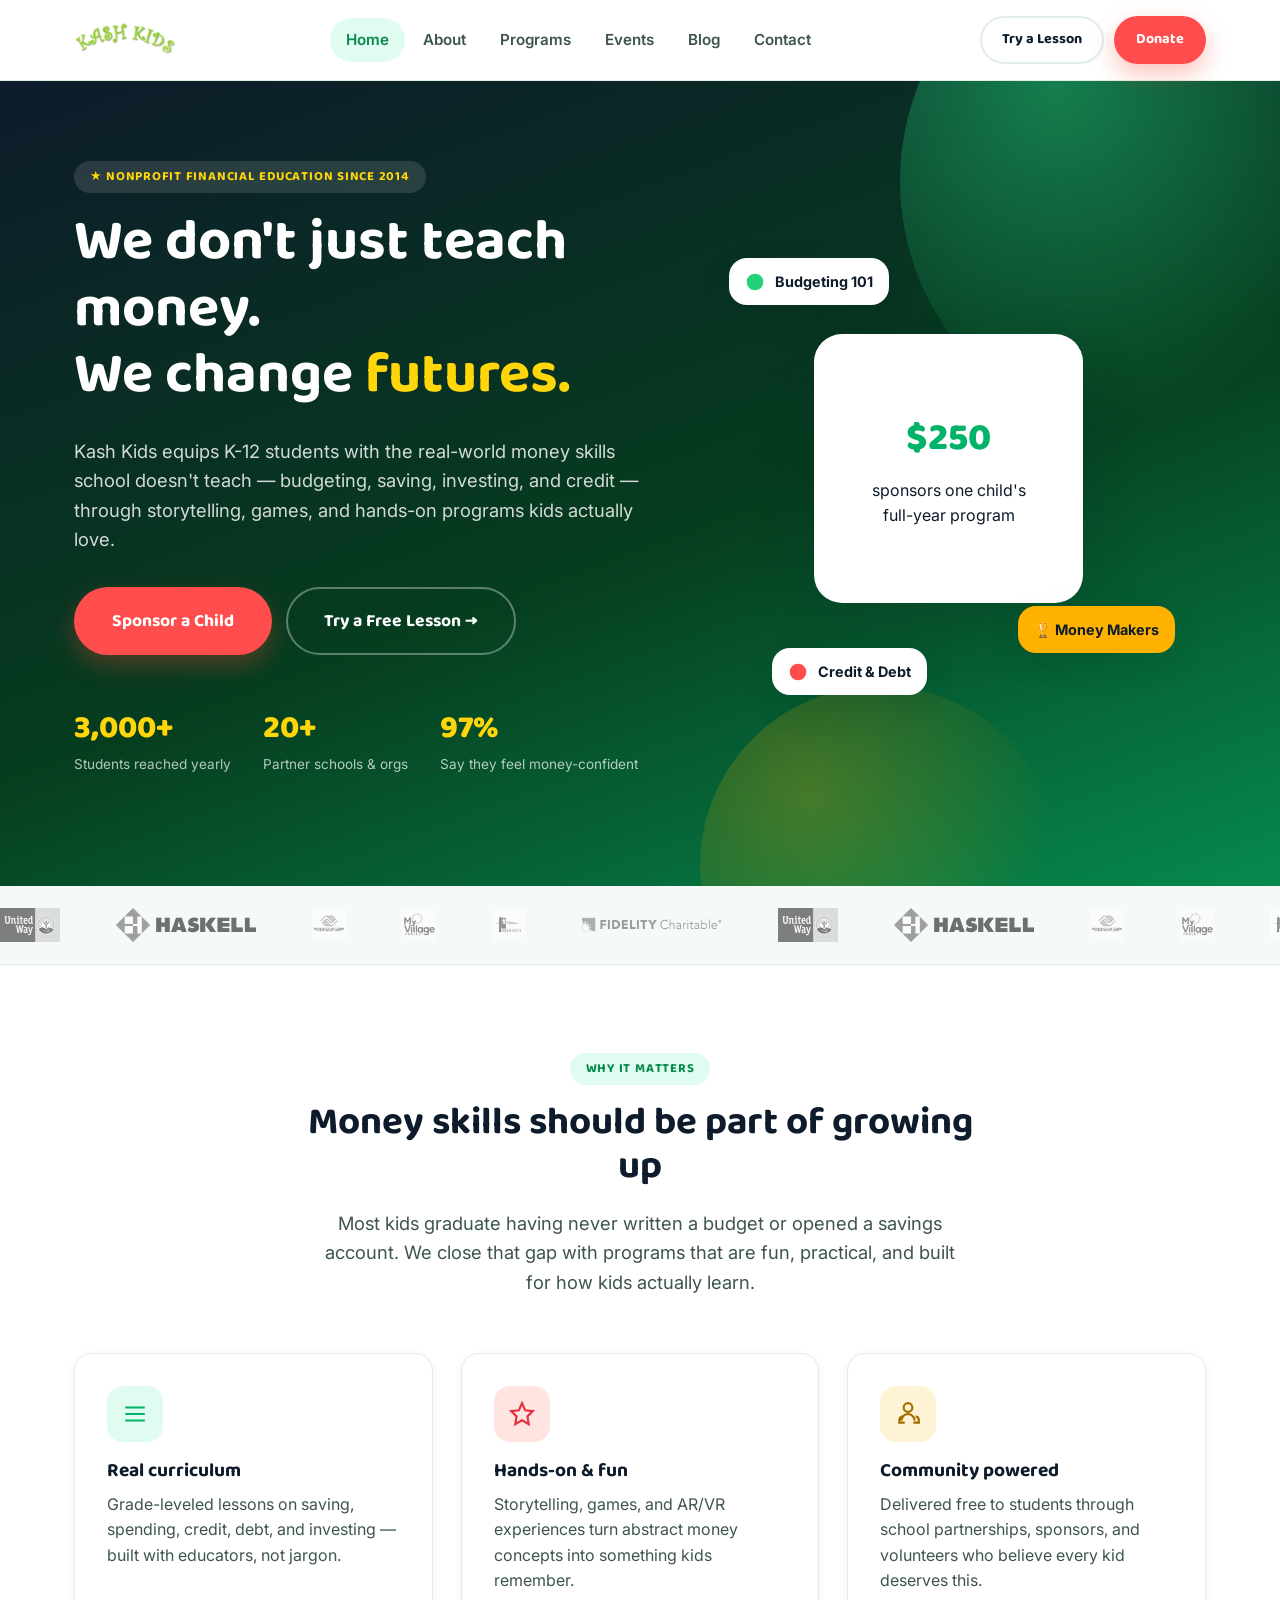
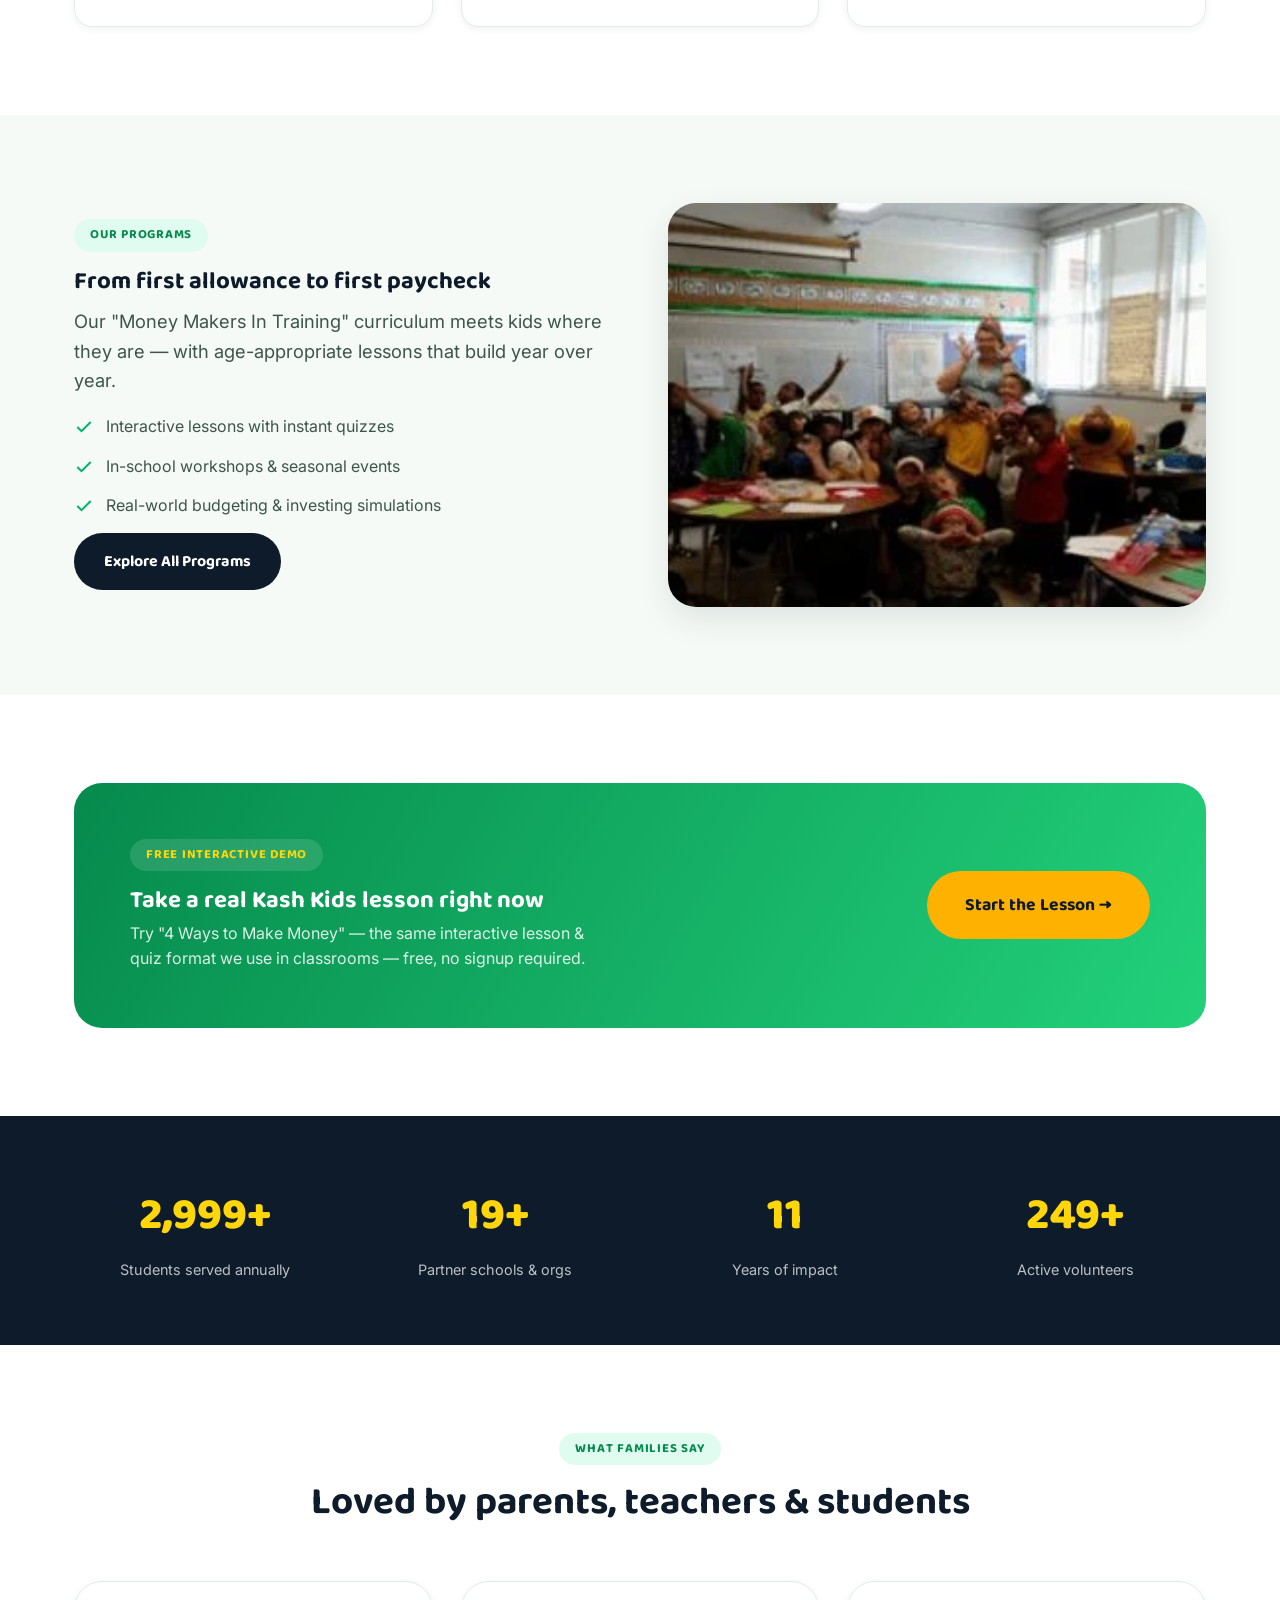
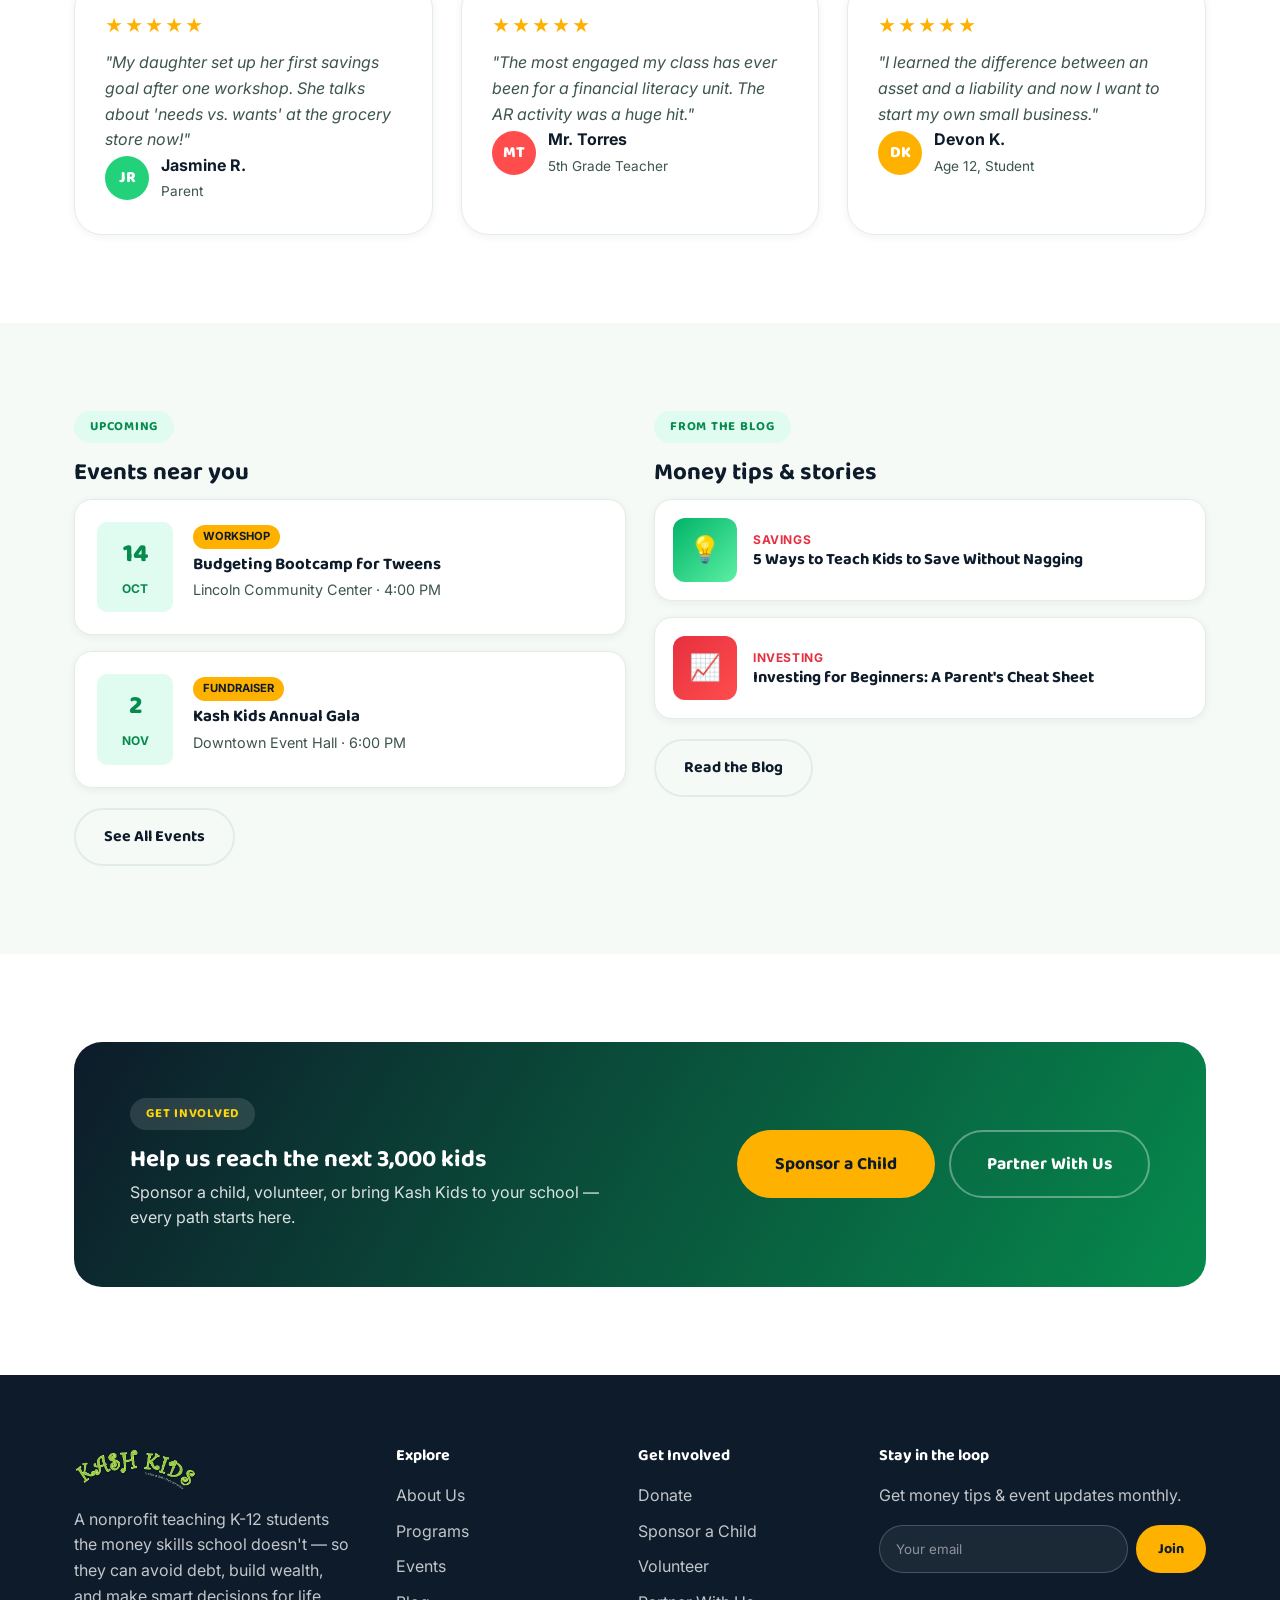
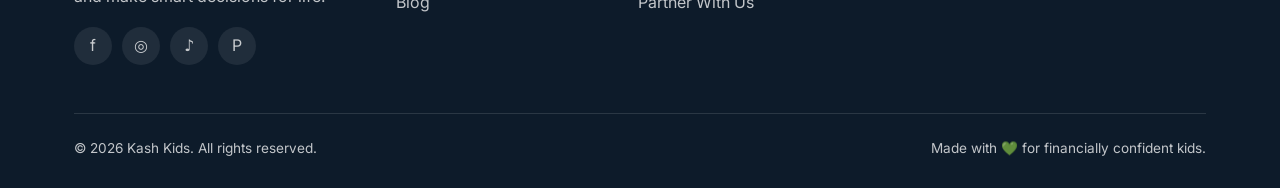
==== index.html @ 617e001d "Revert to green palette, but punchier and more energetic - Back to green as primary (was cool blue/v" ====
<!DOCTYPE html>
<html lang="en">
<head>
<meta charset="UTF-8">
<meta name="viewport" content="width=device-width, initial-scale=1.0">
<title>Kash Kids — Financial Literacy for K-12 Students</title>
<meta name="description" content="Kash Kids equips K-12 students with real-world money skills — budgeting, saving, investing, and credit — through fun, hands-on programs in schools and communities.">
<link rel="icon" href="data:image/svg+xml,<svg xmlns=%22http://www.w3.org/2000/svg%22 viewBox=%220 0 100 100%22><circle cx=%2250%22 cy=%2250%22 r=%2245%22 fill=%22%2300B368%22/><text x=%2250%22 y=%2266%22 font-size=%2255%22 text-anchor=%22middle%22 fill=%22white%22 font-family=%22sans-serif%22>%24</text></svg>">
<link rel="preconnect" href="https://fonts.googleapis.com">
<link href="https://fonts.googleapis.com/css2?family=Baloo+2:wght@500;700;800&family=Inter:wght@400;500;600;700&display=swap" rel="stylesheet">
<link rel="stylesheet" href="css/style.css">
</head>
<body>
<a class="skip-link" href="#main">Skip to content</a>

<!-- ===== Header ===== -->
<header class="site-header">
  <div class="container">
    <a href="index.html" class="brand"><img src="assets/logo.webp" alt="Kash Kids" class="logo-img"></a>
    <nav class="nav-desktop" aria-label="Primary">
      <a href="index.html">Home</a>
      <a href="about.html">About</a>
      <a href="programs.html">Programs</a>
      <a href="events.html">Events</a>
      <a href="blog.html">Blog</a>
      <a href="contact.html">Contact</a>
    </nav>
    <div class="header-cta">
      <a href="lesson.html" class="btn btn-ghost btn-sm">Try a Lesson</a>
      <a href="donate.html" class="btn btn-primary btn-sm">Donate</a>
    </div>
    <button class="nav-toggle" aria-label="Toggle menu" aria-expanded="false">
      <span></span><span></span><span></span>
    </button>
  </div>
  <div class="mobile-nav">
    <a href="index.html">Home</a>
    <a href="about.html">About</a>
    <a href="programs.html">Programs</a>
    <a href="events.html">Events</a>
    <a href="blog.html">Blog</a>
    <a href="contact.html">Contact</a>
    <div class="header-cta">
      <a href="lesson.html" class="btn btn-ghost">Try a Lesson</a>
      <a href="donate.html" class="btn btn-primary">Donate</a>
    </div>
  </div>
</header>

<main id="main">

<!-- ===== Hero ===== -->
<section class="hero">
  <div class="hero-blob blob-1"></div>
  <div class="hero-blob blob-2"></div>
  <div class="container">
    <div class="hero-copy">
      <span class="eyebrow on-dark">★ Nonprofit financial education since 2014</span>
      <h1>We don't just teach money.<br>We change <span style="color:var(--gold-400)">futures.</span></h1>
      <p class="lede">Kash Kids equips K-12 students with the real-world money skills school doesn't teach — budgeting, saving, investing, and credit — through storytelling, games, and hands-on programs kids actually love.</p>
      <div class="hero-actions">
        <a href="donate.html" class="btn btn-primary btn-lg">Sponsor a Child</a>
        <a href="lesson.html" class="btn btn-ghost on-dark btn-lg">Try a Free Lesson →</a>
      </div>
      <div class="hero-stats">
        <div>
          <div class="stat-num" data-count="3000" data-suffix="+">0</div>
          <div class="stat-label">Students reached yearly</div>
        </div>
        <div>
          <div class="stat-num" data-count="20" data-suffix="+">0</div>
          <div class="stat-label">Partner schools &amp; orgs</div>
        </div>
        <div>
          <div class="stat-num" data-count="97" data-suffix="%">0</div>
          <div class="stat-label">Say they feel money-confident</div>
        </div>
      </div>
    </div>
    <div class="hero-art">
      <div class="coin-orbit">
        <div class="floating-chip chip-1">
          <svg width="20" height="20" viewBox="0 0 24 24" fill="none"><circle cx="12" cy="12" r="10" fill="#22D17A"/></svg>
          Budgeting 101
        </div>
        <div class="center-card">
          <div class="big">$250</div>
          <div>sponsors one child's<br>full-year program</div>
        </div>
        <div class="floating-chip chip-2">🏆 Money Makers</div>
        <div class="floating-chip chip-3">
          <svg width="20" height="20" viewBox="0 0 24 24" fill="none"><circle cx="12" cy="12" r="10" fill="#FF4D4D"/></svg>
          Credit &amp; Debt
        </div>
      </div>
    </div>
  </div>
</section>

<!-- ===== Partner strip ===== -->
<div class="partner-strip">
  <div class="track">
    <img src="assets/partners/united-way.webp" alt="United Way">
    <img src="assets/partners/haskell.webp" alt="Haskell">
    <img src="assets/partners/boys-girls-club.webp" alt="Boys & Girls Clubs of Northeast Florida">
    <img src="assets/partners/my-village-project.webp" alt="My Village Project">
    <img src="assets/partners/ibridge-connect.webp" alt="iBridge Connect">
    <img src="assets/partners/fidelity-charitable.webp" alt="Fidelity Charitable">
    <img src="assets/partners/united-way.webp" alt="United Way">
    <img src="assets/partners/haskell.webp" alt="Haskell">
    <img src="assets/partners/boys-girls-club.webp" alt="Boys & Girls Clubs of Northeast Florida">
    <img src="assets/partners/my-village-project.webp" alt="My Village Project">
    <img src="assets/partners/ibridge-connect.webp" alt="iBridge Connect">
    <img src="assets/partners/fidelity-charitable.webp" alt="Fidelity Charitable">
  </div>
</div>

<!-- ===== Why Kash Kids ===== -->
<section class="section-pad">
  <div class="container">
    <div class="section-head reveal">
      <span class="eyebrow">Why it matters</span>
      <h2>Money skills should be part of growing up</h2>
      <p class="lede center-col">Most kids graduate having never written a budget or opened a savings account. We close that gap with programs that are fun, practical, and built for how kids actually learn.</p>
    </div>
    <div class="grid grid-3 reveal-stagger">
      <div class="card">
        <div class="icon-badge">
          <svg width="26" height="26" viewBox="0 0 24 24" fill="none" stroke="currentColor" stroke-width="2"><path d="M3 12h18M3 6h18M3 18h18"/></svg>
        </div>
        <h3>Real curriculum</h3>
        <p>Grade-leveled lessons on saving, spending, credit, debt, and investing — built with educators, not jargon.</p>
      </div>
      <div class="card c-coral">
        <div class="icon-badge">
          <svg width="26" height="26" viewBox="0 0 24 24" fill="none" stroke="currentColor" stroke-width="2"><path d="M12 2l2.9 6.6L22 9.3l-5 4.9 1.2 7.1L12 17.8l-6.2 3.5L7 14.2 2 9.3l7.1-.7L12 2z"/></svg>
        </div>
        <h3>Hands-on &amp; fun</h3>
        <p>Storytelling, games, and AR/VR experiences turn abstract money concepts into something kids remember.</p>
      </div>
      <div class="card c-gold">
        <div class="icon-badge">
          <svg width="26" height="26" viewBox="0 0 24 24" fill="none" stroke="currentColor" stroke-width="2"><path d="M17 20h5v-2a4 4 0 00-3-3.87M9 20H4v-2a4 4 0 013-3.87m5-4.13a4 4 0 100-8 4 4 0 000 8zm-6 8a6 6 0 0112 0"/></svg>
        </div>
        <h3>Community powered</h3>
        <p>Delivered free to students through school partnerships, sponsors, and volunteers who believe every kid deserves this.</p>
      </div>
    </div>
  </div>
</section>

<!-- ===== Split: Programs teaser ===== -->
<section class="section-pad" style="background:var(--paper-soft)">
  <div class="container">
    <div class="split reveal">
      <div>
        <span class="eyebrow">Our programs</span>
        <h2>From first allowance to first paycheck</h2>
        <p class="lede">Our "Money Makers In Training" curriculum meets kids where they are — with age-appropriate lessons that build year over year.</p>
        <ul class="check-list">
          <li><svg width="20" height="20" viewBox="0 0 24 24" fill="none" stroke="currentColor" stroke-width="2.4"><path d="M20 6L9 17l-5-5"/></svg> Interactive lessons with instant quizzes</li>
          <li><svg width="20" height="20" viewBox="0 0 24 24" fill="none" stroke="currentColor" stroke-width="2.4"><path d="M20 6L9 17l-5-5"/></svg> In-school workshops &amp; seasonal events</li>
          <li><svg width="20" height="20" viewBox="0 0 24 24" fill="none" stroke="currentColor" stroke-width="2.4"><path d="M20 6L9 17l-5-5"/></svg> Real-world budgeting &amp; investing simulations</li>
        </ul>
        <a href="programs.html" class="btn btn-secondary">Explore All Programs</a>
      </div>
      <div class="split-art">
        <img src="assets/photos/classroom-lesson.webp" alt="Kash Kids students in a classroom lesson">
      </div>
    </div>
  </div>
</section>

<!-- ===== Featured lesson CTA ===== -->
<section class="section-pad">
  <div class="container">
    <div class="cta-banner reveal">
      <div>
        <span class="eyebrow on-dark">Free interactive demo</span>
        <h2>Take a real Kash Kids lesson right now</h2>
        <p>Try "4 Ways to Make Money" — the same interactive lesson &amp; quiz format we use in classrooms — free, no signup required.</p>
      </div>
      <div class="cta-actions">
        <a href="lesson.html" class="btn btn-gold btn-lg">Start the Lesson →</a>
      </div>
    </div>
  </div>
</section>

<!-- ===== Stats band ===== -->
<section class="stats-band">
  <div class="container">
    <div class="grid">
      <div>
        <div class="stat-num" data-count="3000" data-suffix="+">0</div>
        <div class="stat-label">Students served annually</div>
      </div>
      <div>
        <div class="stat-num" data-count="20" data-suffix="+">0</div>
        <div class="stat-label">Partner schools &amp; orgs</div>
      </div>
      <div>
        <div class="stat-num" data-count="12" data-suffix="">0</div>
        <div class="stat-label">Years of impact</div>
      </div>
      <div>
        <div class="stat-num" data-count="250" data-suffix="+">0</div>
        <div class="stat-label">Active volunteers</div>
      </div>
    </div>
  </div>
</section>

<!-- ===== Testimonials ===== -->
<section class="section-pad">
  <div class="container">
    <div class="section-head reveal">
      <span class="eyebrow">What families say</span>
      <h2>Loved by parents, teachers &amp; students</h2>
    </div>
    <div class="grid grid-3 reveal-stagger">
      <div class="card testi-card">
        <div class="testi-stars">★★★★★</div>
        <p class="testi-quote">"My daughter set up her first savings goal after one workshop. She talks about 'needs vs. wants' at the grocery store now!"</p>
        <div class="testi-person">
          <div class="avatar" style="background:var(--green-500)">JR</div>
          <div class="who"><b>Jasmine R.</b><span>Parent</span></div>
        </div>
      </div>
      <div class="card testi-card">
        <div class="testi-stars">★★★★★</div>
        <p class="testi-quote">"The most engaged my class has ever been for a financial literacy unit. The AR activity was a huge hit."</p>
        <div class="testi-person">
          <div class="avatar" style="background:var(--coral-500)">MT</div>
          <div class="who"><b>Mr. Torres</b><span>5th Grade Teacher</span></div>
        </div>
      </div>
      <div class="card testi-card">
        <div class="testi-stars">★★★★★</div>
        <p class="testi-quote">"I learned the difference between an asset and a liability and now I want to start my own small business."</p>
        <div class="testi-person">
          <div class="avatar" style="background:var(--gold-500)">DK</div>
          <div class="who"><b>Devon K.</b><span>Age 12, Student</span></div>
        </div>
      </div>
    </div>
  </div>
</section>

<!-- ===== Events + Blog teaser ===== -->
<section class="section-pad" style="background:var(--paper-soft)">
  <div class="container">
    <div class="grid grid-2" style="align-items:start;">
      <div class="reveal">
        <span class="eyebrow">Upcoming</span>
        <h2>Events near you</h2>
        <div style="display:grid;gap:16px;margin-bottom:20px;">
          <div class="event-card">
            <div class="event-date"><span class="num">14</span><span class="mon">Oct</span></div>
            <div>
              <span class="event-tag">Workshop</span>
              <h3 style="margin:0 0 4px;font-size:1.05rem;">Budgeting Bootcamp for Tweens</h3>
              <p style="margin:0;color:var(--ink-soft);font-size:.9rem;">Lincoln Community Center · 4:00 PM</p>
            </div>
          </div>
          <div class="event-card">
            <div class="event-date"><span class="num">2</span><span class="mon">Nov</span></div>
            <div>
              <span class="event-tag">Fundraiser</span>
              <h3 style="margin:0 0 4px;font-size:1.05rem;">Kash Kids Annual Gala</h3>
              <p style="margin:0;color:var(--ink-soft);font-size:.9rem;">Downtown Event Hall · 6:00 PM</p>
            </div>
          </div>
        </div>
        <a href="events.html" class="btn btn-ghost">See All Events</a>
      </div>
      <div class="reveal">
        <span class="eyebrow">From the blog</span>
        <h2>Money tips &amp; stories</h2>
        <div style="display:grid;gap:16px;margin-bottom:20px;">
          <a href="blog-post.html" class="card" style="display:flex;gap:16px;align-items:center;padding:18px;">
            <div style="width:64px;height:64px;border-radius:12px;background:linear-gradient(135deg,var(--green-600),var(--green-400));display:flex;align-items:center;justify-content:center;font-size:1.6rem;flex:none;">💡</div>
            <div>
              <div class="blog-cat">Savings</div>
              <h3 style="margin:2px 0 0;font-size:1.02rem;">5 Ways to Teach Kids to Save Without Nagging</h3>
            </div>
          </a>
          <a href="blog-post.html" class="card" style="display:flex;gap:16px;align-items:center;padding:18px;">
            <div style="width:64px;height:64px;border-radius:12px;background:linear-gradient(135deg,var(--coral-600),var(--coral-500));display:flex;align-items:center;justify-content:center;font-size:1.6rem;flex:none;">📈</div>
            <div>
              <div class="blog-cat">Investing</div>
              <h3 style="margin:2px 0 0;font-size:1.02rem;">Investing for Beginners: A Parent's Cheat Sheet</h3>
            </div>
          </a>
        </div>
        <a href="blog.html" class="btn btn-ghost">Read the Blog</a>
      </div>
    </div>
  </div>
</section>

<!-- ===== Final CTA ===== -->
<section class="section-pad">
  <div class="container">
    <div class="cta-banner reveal" style="background:linear-gradient(120deg,var(--navy-900),var(--green-700));">
      <div>
        <span class="eyebrow on-dark">Get involved</span>
        <h2>Help us reach the next 3,000 kids</h2>
        <p>Sponsor a child, volunteer, or bring Kash Kids to your school — every path starts here.</p>
      </div>
      <div class="cta-actions">
        <a href="donate.html" class="btn btn-gold btn-lg">Sponsor a Child</a>
        <a href="contact.html" class="btn btn-ghost on-dark btn-lg">Partner With Us</a>
      </div>
    </div>
  </div>
</section>

</main>

<!-- ===== Footer ===== -->
<footer class="site-footer">
  <div class="container">
    <div class="footer-grid">
      <div>
        <a href="index.html" class="brand"><img src="assets/logo.webp" alt="Kash Kids" class="logo-img logo-img-footer"></a>
        <p style="margin-top:14px;max-width:280px;">A nonprofit teaching K-12 students the money skills school doesn't — so they can avoid debt, build wealth, and make smart decisions for life.</p>
        <div class="footer-social">
          <a href="#" aria-label="Facebook">f</a>
          <a href="#" aria-label="Instagram">◎</a>
          <a href="#" aria-label="TikTok">♪</a>
          <a href="#" aria-label="Pinterest">P</a>
        </div>
      </div>
      <div>
        <h4>Explore</h4>
        <ul class="footer-links">
          <li><a href="about.html">About Us</a></li>
          <li><a href="programs.html">Programs</a></li>
          <li><a href="events.html">Events</a></li>
          <li><a href="blog.html">Blog</a></li>
        </ul>
      </div>
      <div>
        <h4>Get Involved</h4>
        <ul class="footer-links">
          <li><a href="donate.html">Donate</a></li>
          <li><a href="donate.html">Sponsor a Child</a></li>
          <li><a href="contact.html">Volunteer</a></li>
          <li><a href="contact.html">Partner With Us</a></li>
        </ul>
      </div>
      <div>
        <h4>Stay in the loop</h4>
        <p>Get money tips &amp; event updates monthly.</p>
        <form class="newsletter-form">
          <input type="email" required placeholder="Your email">
          <button type="submit" class="btn btn-gold btn-sm">Join</button>
        </form>
      </div>
    </div>
    <div class="footer-bottom">
      <span>© <span data-year></span> Kash Kids. All rights reserved.</span>
      <span>Made with 💚 for financially confident kids.</span>
    </div>
  </div>
</footer>

<script src="js/main.js"></script>
</body>
</html>
---- css/style.css ----
/* ==========================================================================
   Kash Kids — Design System
   ========================================================================== */

:root{
  /* Brand palette — energetic, saturated green + punchy coral/gold */
  --green-900:#063d1f;
  --green-700:#068a4d;
  --green-600:#00b368;
  --green-500:#22d17a;
  --green-400:#5cf0a3;
  --green-100:#e0fbef;

  --navy-900:#0d1b2a;
  --navy-700:#16324a;

  --gold-500:#ffb100;
  --gold-400:#ffd60a;

  --coral-500:#ff4d4d;
  --coral-600:#e6303f;

  /* Semantic — decoupled from brand so correct/wrong always read as green/red */
  --success-500:#22c55e;
  --success-100:#dcfce7;
  --error-500:#ef4444;
  --error-100:#fee2e2;

  --ink:#10241d;
  --ink-soft:#3d554b;
  --paper:#ffffff;
  --paper-soft:#f6faf7;
  --line:#e2ede6;

  --radius-sm:10px;
  --radius-md:18px;
  --radius-lg:28px;
  --radius-pill:999px;

  --shadow-sm:0 2px 8px rgba(13,40,30,.06);
  --shadow-md:0 12px 32px rgba(13,40,30,.10);
  --shadow-lg:0 24px 60px rgba(13,40,30,.16);

  --container:1180px;
  --font-head:"Baloo 2", "Poppins", system-ui, sans-serif;
  --font-body:"Inter", system-ui, -apple-system, sans-serif;

  color-scheme: light;
}

*,*::before,*::after{box-sizing:border-box;}
html{scroll-behavior:smooth;}
body{
  margin:0;
  font-family:var(--font-body);
  color:var(--ink);
  background:var(--paper);
  line-height:1.6;
  -webkit-font-smoothing:antialiased;
}
img{max-width:100%;display:block;}
a{color:inherit;text-decoration:none;}
ul{list-style:none;margin:0;padding:0;}
h1,h2,h3,h4{
  font-family:var(--font-head);
  line-height:1.15;
  margin:0 0 .5em;
  color:var(--navy-900);
  font-weight:700;
}
p{margin:0 0 1em;}
.container{
  width:100%;
  max-width:var(--container);
  margin:0 auto;
  padding:0 24px;
}
section{position:relative;}
.section-pad{padding:88px 0;}
@media (max-width:768px){ .section-pad{padding:56px 0;} }

/* ---------- Utility ---------- */
.eyebrow{
  display:inline-flex;align-items:center;gap:8px;
  font-family:var(--font-head);
  font-size:.8rem;font-weight:700;letter-spacing:.06em;text-transform:uppercase;
  color:var(--green-700);
  background:var(--green-100);
  padding:6px 16px;border-radius:var(--radius-pill);
  margin-bottom:16px;
}
.eyebrow.on-dark{background:rgba(255,255,255,.12);color:var(--gold-400);}
.text-center{text-align:center;}
.lede{font-size:1.15rem;color:var(--ink-soft);max-width:640px;}
.center-col{margin-left:auto;margin-right:auto;}
.mt-0{margin-top:0;}
.grad-text{
  background:linear-gradient(100deg,var(--green-600),var(--green-400) 60%,var(--gold-500));
  -webkit-background-clip:text;background-clip:text;color:transparent;
}

/* ---------- Buttons ---------- */
.btn{
  display:inline-flex;align-items:center;justify-content:center;gap:8px;
  font-family:var(--font-head);font-weight:700;font-size:1rem;
  padding:14px 28px;border-radius:var(--radius-pill);
  border:2px solid transparent;cursor:pointer;
  transition:transform .18s ease, box-shadow .18s ease, background .18s ease, color .18s ease;
  white-space:nowrap;
}
.btn:active{transform:translateY(1px) scale(.98);}
.btn-primary{background:var(--coral-500);color:#fff;box-shadow:0 10px 24px rgba(240,71,47,.32);}
.btn-primary:hover{background:var(--coral-600);transform:translateY(-2px);box-shadow:0 14px 30px rgba(240,71,47,.4);}
.btn-secondary{background:var(--navy-900);color:#fff;}
.btn-secondary:hover{background:var(--green-700);transform:translateY(-2px);}
.btn-ghost{background:transparent;color:var(--navy-900);border-color:var(--line);}
.btn-ghost:hover{border-color:var(--green-500);color:var(--green-700);}
.btn-ghost.on-dark{color:#fff;border-color:rgba(255,255,255,.35);}
.btn-ghost.on-dark:hover{border-color:#fff;}
.btn-gold{background:var(--gold-500);color:var(--navy-900);}
.btn-gold:hover{background:var(--gold-400);transform:translateY(-2px);}
.btn-lg{padding:18px 36px;font-size:1.1rem;}
.btn-sm{padding:10px 20px;font-size:.9rem;}
.btn-block{width:100%;}

/* ---------- Header ---------- */
.site-header{
  position:sticky;top:0;z-index:100;
  background:rgba(255,255,255,.85);
  backdrop-filter:blur(10px);
  border-bottom:1px solid var(--line);
}
.site-header .container{
  display:flex;align-items:center;justify-content:space-between;
  height:80px;
}
.brand{display:flex;align-items:center;gap:10px;font-family:var(--font-head);font-weight:800;font-size:1.35rem;color:var(--navy-900);}
.brand .logo-mark{width:42px;height:42px;flex:none;}
.brand .brand-kash{color:var(--green-600);}
.brand .brand-kids{color:var(--coral-500);}
.logo-img{height:38px;width:auto;display:block;}
.logo-img-footer{height:46px;}

.nav-desktop{display:flex;align-items:center;gap:2px;}
.nav-desktop a{
  padding:10px 16px;border-radius:var(--radius-pill);
  font-weight:600;font-size:.95rem;color:var(--ink-soft);
  transition:background .15s, color .15s;
}
.nav-desktop a:hover, .nav-desktop a.active{background:var(--green-100);color:var(--green-700);}
.header-cta{display:flex;align-items:center;gap:10px;}
.nav-toggle{
  display:none;background:none;border:none;cursor:pointer;padding:8px;
  flex-direction:column;gap:5px;
}
.nav-toggle span{width:26px;height:3px;background:var(--navy-900);border-radius:2px;transition:.2s;}

.mobile-nav{
  display:none;position:fixed;inset:80px 0 0 0;background:#fff;z-index:99;
  padding:24px;overflow-y:auto;
}
.mobile-nav.open{display:block;}
.mobile-nav a{display:block;padding:16px 4px;font-family:var(--font-head);font-weight:700;font-size:1.3rem;border-bottom:1px solid var(--line);color:var(--navy-900);}
.mobile-nav .header-cta{flex-direction:column;margin-top:24px;align-items:stretch;}

@media (max-width:960px){
  .nav-desktop{display:none;}
  .header-cta{display:none;}
  .nav-toggle{display:flex;}
  .mobile-nav .header-cta{display:flex;}
}

/* ---------- Hero ---------- */
.hero{
  position:relative;overflow:hidden;
  background:linear-gradient(160deg,var(--navy-900) 0%,var(--green-900) 55%,var(--green-700) 100%);
  color:#fff;
  padding:80px 0 110px;
}
.hero .container{position:relative;z-index:2;display:grid;grid-template-columns:1.05fr .95fr;gap:48px;align-items:center;}
@media (max-width:900px){ .hero .container{grid-template-columns:1fr;} }
.hero h1{color:#fff;font-size:clamp(2.4rem,4.6vw,3.6rem);}
.hero .lede{color:rgba(255,255,255,.82);}
.hero-actions{display:flex;gap:14px;flex-wrap:wrap;margin-top:32px;}
.hero-stats{display:flex;gap:32px;margin-top:48px;flex-wrap:wrap;}
.hero-stats .stat-num{font-family:var(--font-head);font-size:2rem;font-weight:800;color:var(--gold-400);}
.hero-stats .stat-label{font-size:.85rem;color:rgba(255,255,255,.7);}

.hero-blob{position:absolute;border-radius:50%;filter:blur(0);opacity:.5;}
.hero .blob-1{width:520px;height:520px;background:radial-gradient(circle at 30% 30%, var(--green-500), transparent 70%);top:-160px;right:-140px;}
.hero .blob-2{width:360px;height:360px;background:radial-gradient(circle at 30% 30%, var(--gold-500), transparent 70%);bottom:-160px;right:220px;opacity:.25;}

.hero-art{position:relative;z-index:2;}
.coin-orbit{position:relative;width:100%;max-width:420px;aspect-ratio:1;margin:0 auto;}
.coin-orbit .center-card{
  position:absolute;inset:18%;
  background:#fff;border-radius:var(--radius-lg);
  box-shadow:var(--shadow-lg);
  display:flex;flex-direction:column;align-items:center;justify-content:center;gap:8px;
  color:var(--navy-900);text-align:center;padding:20px;
}
.coin-orbit .center-card .big{font-family:var(--font-head);font-size:2.4rem;font-weight:800;color:var(--green-600);}
.floating-chip{
  position:absolute;background:#fff;border-radius:var(--radius-md);
  box-shadow:var(--shadow-md);padding:12px 16px;
  display:flex;align-items:center;gap:10px;font-weight:700;color:var(--navy-900);
  font-size:.9rem;animation:float 6s ease-in-out infinite;
}
.floating-chip svg{flex:none;}
.chip-1{top:0;left:-10px;animation-delay:0s;}
.chip-2{bottom:6%;right:-16px;animation-delay:1.4s;background:var(--gold-500);}
.chip-3{bottom:-4%;left:8%;animation-delay:2.6s;}
@keyframes float{0%,100%{transform:translateY(0);}50%{transform:translateY(-14px);}}

/* ---------- Marquee strip ---------- */
.partner-strip{background:var(--paper-soft);border-bottom:1px solid var(--line);padding:22px 0;overflow:hidden;}
.partner-strip .track{display:flex;gap:56px;align-items:center;white-space:nowrap;animation:scroll-left 30s linear infinite;width:max-content;}
.partner-strip .track span{font-family:var(--font-head);font-weight:700;color:var(--ink-soft);opacity:.6;font-size:1.05rem;}
.partner-strip .track img{
  height:34px;width:auto;max-width:140px;object-fit:contain;
  filter:grayscale(1);opacity:.55;transition:filter .2s,opacity .2s;flex:none;
}
.partner-strip .track img:hover{filter:grayscale(0);opacity:1;}
@keyframes scroll-left{from{transform:translateX(0);}to{transform:translateX(-50%);}}

/* ---------- Photo gallery ---------- */
.photo-card{border-radius:var(--radius-lg);overflow:hidden;aspect-ratio:4/3;box-shadow:var(--shadow-sm);}
.photo-card img{width:100%;height:100%;object-fit:cover;transition:transform .3s ease;}
.photo-card:hover img{transform:scale(1.05);}
.split-art img{border-radius:var(--radius-lg);width:100%;aspect-ratio:4/3;object-fit:cover;box-shadow:var(--shadow-md);}

/* ---------- Section headers ---------- */
.section-head{max-width:680px;margin:0 auto 56px;text-align:center;}
.section-head h2{font-size:clamp(1.8rem,3vw,2.6rem);}

/* ---------- Cards grid ---------- */
.grid{display:grid;gap:28px;}
.grid-3{grid-template-columns:repeat(3,1fr);}
.grid-4{grid-template-columns:repeat(4,1fr);}
.grid-2{grid-template-columns:repeat(2,1fr);}
@media (max-width:960px){ .grid-3,.grid-4{grid-template-columns:repeat(2,1fr);} }
@media (max-width:640px){ .grid-3,.grid-4,.grid-2{grid-template-columns:1fr;} }

.card{
  background:#fff;border:1px solid var(--line);border-radius:var(--radius-md);
  padding:32px;box-shadow:var(--shadow-sm);
  transition:transform .2s ease, box-shadow .2s ease;
}
.card:hover{transform:translateY(-6px);box-shadow:var(--shadow-md);}
.card .icon-badge{
  width:56px;height:56px;border-radius:16px;display:flex;align-items:center;justify-content:center;
  background:var(--green-100);color:var(--green-600);margin-bottom:18px;
}
.card h3{font-size:1.2rem;}
.card p{color:var(--ink-soft);margin-bottom:0;}

/* Value/feature cards with color variants */
.card.c-gold .icon-badge{background:#fff3d6;color:#a06d00;}
.card.c-coral .icon-badge{background:#ffe4e0;color:var(--coral-600);}
.card.c-navy .icon-badge{background:#e6edf5;color:var(--navy-700);}

/* Program cards */
.program-card{
  border-radius:var(--radius-lg);overflow:hidden;background:#fff;
  border:1px solid var(--line);box-shadow:var(--shadow-sm);
  display:flex;flex-direction:column;transition:transform .2s, box-shadow .2s;
}
.program-card:hover{transform:translateY(-6px);box-shadow:var(--shadow-md);}
.program-media{
  height:170px;display:flex;align-items:center;justify-content:center;
  font-size:3.2rem;color:#fff;position:relative;
}
.program-media.m1{background:linear-gradient(135deg,var(--green-600),var(--green-400));}
.program-media.m2{background:linear-gradient(135deg,var(--coral-600),var(--coral-500));}
.program-media.m3{background:linear-gradient(135deg,#20406b,#3f6ea5);}
.program-media.m4{background:linear-gradient(135deg,#a06d00,var(--gold-500));}
.program-body{padding:26px;display:flex;flex-direction:column;gap:10px;flex:1;}
.program-tag{
  align-self:flex-start;font-size:.75rem;font-weight:700;text-transform:uppercase;letter-spacing:.05em;
  background:var(--green-100);color:var(--green-700);padding:4px 12px;border-radius:var(--radius-pill);
}
.program-body p{color:var(--ink-soft);font-size:.95rem;flex:1;}
.program-meta{display:flex;justify-content:space-between;align-items:center;font-size:.85rem;color:var(--ink-soft);border-top:1px solid var(--line);padding-top:14px;margin-top:6px;}

/* ---------- Testimonials ---------- */
.testi-card{background:#fff;border:1px solid var(--line);border-radius:var(--radius-lg);padding:30px;box-shadow:var(--shadow-sm);}
.testi-stars{color:var(--gold-500);letter-spacing:2px;margin-bottom:10px;font-size:1.1rem;}
.testi-quote{color:var(--ink-soft);font-style:italic;margin-bottom:20px;}
.testi-person{display:flex;align-items:center;gap:12px;}
.avatar{
  width:44px;height:44px;border-radius:50%;flex:none;
  display:flex;align-items:center;justify-content:center;
  font-family:var(--font-head);font-weight:800;color:#fff;font-size:1rem;
}
.testi-person .who b{display:block;color:var(--navy-900);}
.testi-person .who span{font-size:.85rem;color:var(--ink-soft);}

/* ---------- Stats band ---------- */
.stats-band{
  background:var(--navy-900);color:#fff;padding:64px 0;
}
.stats-band .grid{grid-template-columns:repeat(4,1fr);text-align:center;}
@media (max-width:768px){ .stats-band .grid{grid-template-columns:repeat(2,1fr);} }
.stats-band .stat-num{font-family:var(--font-head);font-size:clamp(2rem,4vw,2.8rem);font-weight:800;color:var(--gold-400);}
.stats-band .stat-label{color:rgba(255,255,255,.72);font-size:.9rem;margin-top:6px;}

/* ---------- CTA banner ---------- */
.cta-banner{
  background:linear-gradient(120deg,var(--green-700),var(--green-500));
  border-radius:var(--radius-lg);color:#fff;padding:56px;
  display:flex;align-items:center;justify-content:space-between;gap:32px;flex-wrap:wrap;
  position:relative;overflow:hidden;
}
.cta-banner h2{color:#fff;margin-bottom:6px;}
.cta-banner p{color:rgba(255,255,255,.85);margin-bottom:0;max-width:480px;}
.cta-banner .cta-actions{display:flex;gap:14px;flex-wrap:wrap;}

/* ---------- Footer ---------- */
.site-footer{background:var(--navy-900);color:rgba(255,255,255,.75);padding:72px 0 28px;}
.footer-grid{display:grid;grid-template-columns:1.4fr 1fr 1fr 1.2fr;gap:40px;margin-bottom:48px;}
@media (max-width:860px){ .footer-grid{grid-template-columns:1fr 1fr;} }
@media (max-width:520px){ .footer-grid{grid-template-columns:1fr;} }
.site-footer h4{color:#fff;font-size:1rem;margin-bottom:18px;}
.site-footer .brand{color:#fff;}
.site-footer .brand .brand-kash{color:var(--green-400);}
.site-footer .brand .brand-kids{color:var(--coral-500);}
.footer-links li{margin-bottom:10px;}
.footer-links a:hover{color:#fff;}
.footer-social{display:flex;gap:10px;margin-top:18px;}
.footer-social a{
  width:38px;height:38px;border-radius:50%;background:rgba(255,255,255,.08);
  display:flex;align-items:center;justify-content:center;transition:background .15s;
}
.footer-social a:hover{background:var(--green-500);}
.footer-bottom{border-top:1px solid rgba(255,255,255,.12);padding-top:24px;display:flex;justify-content:space-between;flex-wrap:wrap;gap:12px;font-size:.85rem;}
.newsletter-form{display:flex;gap:8px;margin-top:6px;}
.newsletter-form input{
  flex:1;padding:12px 16px;border-radius:var(--radius-pill);border:1px solid rgba(255,255,255,.2);
  background:rgba(255,255,255,.06);color:#fff;font-family:var(--font-body);
}
.newsletter-form input::placeholder{color:rgba(255,255,255,.5);}

/* ---------- Page hero (inner pages) ---------- */
.page-hero{
  background:linear-gradient(160deg,var(--navy-900), var(--green-700));
  color:#fff;padding:64px 0 80px;text-align:center;position:relative;overflow:hidden;
}
.page-hero h1{color:#fff;font-size:clamp(2.2rem,4vw,3rem);}
.page-hero .lede{margin:0 auto;color:rgba(255,255,255,.82);}
.breadcrumb{font-size:.85rem;color:rgba(255,255,255,.6);margin-bottom:16px;}
.breadcrumb a:hover{color:#fff;}

/* ---------- Forms ---------- */
.form-field{margin-bottom:20px;}
.form-field label{display:block;font-weight:700;margin-bottom:8px;font-size:.92rem;color:var(--navy-900);}
.form-field input, .form-field select, .form-field textarea{
  width:100%;padding:14px 16px;border:1.5px solid var(--line);border-radius:var(--radius-sm);
  font-family:var(--font-body);font-size:1rem;background:var(--paper-soft);
  transition:border-color .15s, background .15s;
}
.form-field input:focus, .form-field select:focus, .form-field textarea:focus{
  outline:none;border-color:var(--green-500);background:#fff;
}
.form-row{display:grid;grid-template-columns:1fr 1fr;gap:20px;}
@media (max-width:600px){ .form-row{grid-template-columns:1fr;} }
.form-note{font-size:.85rem;color:var(--ink-soft);margin-top:-8px;}
.form-success{
  display:none;background:var(--green-100);color:var(--green-700);border-radius:var(--radius-md);
  padding:20px;font-weight:600;align-items:center;gap:10px;
}
.form-success.show{display:flex;}

/* ---------- Reveal animation ---------- */
.reveal{opacity:0;transform:translateY(24px);transition:opacity .6s ease, transform .6s ease;}
.reveal.in{opacity:1;transform:translateY(0);}
.reveal-stagger > *{transition-delay:calc(var(--i,0) * 80ms);}

/* ---------- Two column feature ---------- */
.split{display:grid;grid-template-columns:1fr 1fr;gap:56px;align-items:center;}
@media (max-width:860px){ .split{grid-template-columns:1fr;} }
.split.rev{direction:rtl;}
.split.rev > *{direction:ltr;}
.split-art{position:relative;}
.check-list li{display:flex;gap:12px;align-items:flex-start;margin-bottom:14px;color:var(--ink-soft);}
.check-list svg{flex:none;margin-top:3px;color:var(--green-600);}

.blob-panel{
  border-radius:var(--radius-lg);
  aspect-ratio:4/3;
  display:flex;align-items:center;justify-content:center;
  font-size:4rem;color:#fff;position:relative;overflow:hidden;
}
.blob-panel.bp1{background:linear-gradient(135deg,var(--green-600),var(--green-400));}
.blob-panel.bp2{background:linear-gradient(135deg,var(--coral-600),var(--coral-500));}
.blob-panel.bp3{background:linear-gradient(135deg,#20406b,#3f6ea5);}

/* ---------- Badges / pills ---------- */
.pill-row{display:flex;flex-wrap:wrap;gap:10px;}
.pill{padding:8px 18px;border-radius:var(--radius-pill);border:1.5px solid var(--line);font-weight:600;font-size:.9rem;cursor:pointer;background:#fff;transition:.15s;}
.pill.active,.pill:hover{border-color:var(--green-500);color:var(--green-700);background:var(--green-100);}

/* ---------- Timeline (about page) ---------- */
.timeline{position:relative;padding-left:32px;border-left:3px solid var(--line);}
.timeline-item{position:relative;padding-bottom:40px;}
.timeline-item:last-child{padding-bottom:0;}
.timeline-item::before{
  content:"";position:absolute;left:-42px;top:2px;width:18px;height:18px;border-radius:50%;
  background:var(--green-500);border:4px solid var(--green-100);
}
.timeline-item .year{font-family:var(--font-head);color:var(--green-600);font-weight:800;}

/* ---------- Quiz component ---------- */
.quiz-box{background:#fff;border:1px solid var(--line);border-radius:var(--radius-lg);box-shadow:var(--shadow-md);padding:36px;max-width:680px;margin:0 auto;}
.quiz-progress{height:8px;background:var(--line);border-radius:var(--radius-pill);overflow:hidden;margin-bottom:28px;}
.quiz-progress-bar{height:100%;background:linear-gradient(90deg,var(--green-500),var(--green-400));width:0%;transition:width .4s ease;}
.quiz-question{font-size:1.3rem;margin-bottom:22px;}
.quiz-options{display:grid;gap:12px;margin-bottom:24px;}
.quiz-option{
  text-align:left;padding:16px 18px;border:1.5px solid var(--line);border-radius:var(--radius-md);
  background:var(--paper-soft);cursor:pointer;font-family:var(--font-body);font-size:1rem;
  display:flex;align-items:center;gap:12px;transition:.15s;
}
.quiz-option:hover{border-color:var(--green-500);}
.quiz-option .letter{
  width:28px;height:28px;border-radius:50%;background:#fff;border:1.5px solid var(--line);
  display:flex;align-items:center;justify-content:center;font-weight:700;font-size:.85rem;flex:none;
}
.quiz-option.correct{background:var(--success-100);border-color:var(--success-500);}
.quiz-option.correct .letter{background:var(--success-500);color:#fff;border-color:var(--success-500);}
.quiz-option.wrong{background:var(--error-100);border-color:var(--error-500);}
.quiz-option.wrong .letter{background:var(--error-500);color:#fff;border-color:var(--error-500);}
.quiz-option[disabled]{cursor:default;}
.quiz-feedback{font-weight:600;margin-bottom:20px;display:none;}
.quiz-feedback.show{display:block;}
.quiz-result{text-align:center;padding:20px 0;}
.quiz-result .big-score{font-family:var(--font-head);font-size:3rem;font-weight:800;color:var(--green-600);}
.lesson-nav{display:flex;justify-content:space-between;margin-top:8px;}

/* ---------- Calculator (donate page) ---------- */
.calc-box{background:#fff;border-radius:var(--radius-lg);box-shadow:var(--shadow-md);padding:40px;border:1px solid var(--line);}
.calc-slider-row{margin-bottom:8px;}
input[type="range"]{
  width:100%;height:8px;border-radius:var(--radius-pill);background:var(--line);
  appearance:none;-webkit-appearance:none;outline:none;margin:16px 0;
}
input[type="range"]::-webkit-slider-thumb{
  appearance:none;-webkit-appearance:none;width:24px;height:24px;border-radius:50%;
  background:var(--green-500);border:4px solid #fff;box-shadow:var(--shadow-sm);cursor:pointer;
}
input[type="range"]::-moz-range-thumb{
  width:24px;height:24px;border-radius:50%;background:var(--green-500);border:4px solid #fff;
  box-shadow:var(--shadow-sm);cursor:pointer;
}
.calc-output{
  background:var(--green-100);border-radius:var(--radius-md);padding:24px;text-align:center;margin-top:20px;
}
.calc-output .amount{font-family:var(--font-head);font-size:2.4rem;font-weight:800;color:var(--green-700);}
.tier-grid{display:grid;grid-template-columns:repeat(3,1fr);gap:16px;}
@media (max-width:640px){.tier-grid{grid-template-columns:1fr;}}
.tier-card{border:2px solid var(--line);border-radius:var(--radius-md);padding:22px;text-align:center;cursor:pointer;transition:.15s;}
.tier-card:hover{border-color:var(--green-400);}
.tier-card.selected{border-color:var(--green-500);background:var(--green-100);}
.tier-card .amt{font-family:var(--font-head);font-size:1.6rem;font-weight:800;color:var(--green-700);}
.freq-toggle{display:inline-flex;background:var(--paper-soft);border-radius:var(--radius-pill);padding:4px;border:1px solid var(--line);}
.freq-toggle button{
  border:none;background:none;padding:10px 22px;border-radius:var(--radius-pill);font-weight:700;
  font-family:var(--font-head);cursor:pointer;color:var(--ink-soft);
}
.freq-toggle button.active{background:var(--green-600);color:#fff;}

/* ---------- Blog ---------- */
.blog-card{background:#fff;border:1px solid var(--line);border-radius:var(--radius-lg);overflow:hidden;box-shadow:var(--shadow-sm);transition:.2s;}
.blog-card:hover{transform:translateY(-6px);box-shadow:var(--shadow-md);}
.blog-media{height:180px;display:flex;align-items:center;justify-content:center;font-size:2.6rem;color:#fff;}
.blog-body{padding:24px;}
.blog-cat{font-size:.75rem;font-weight:700;text-transform:uppercase;color:var(--coral-600);letter-spacing:.05em;}
.blog-meta{display:flex;gap:14px;font-size:.82rem;color:var(--ink-soft);margin-top:14px;}
.prose{max-width:720px;margin:0 auto;font-size:1.08rem;color:var(--ink-soft);}
.prose h2{color:var(--navy-900);margin-top:1.6em;}
.prose p{margin-bottom:1.3em;}
.prose ul{margin:0 0 1.3em;padding-left:1.4em;list-style:disc;}
.prose li{margin-bottom:.5em;}
.prose blockquote{
  border-left:4px solid var(--green-500);margin:1.6em 0;padding:.4em 0 .4em 1.4em;
  font-style:italic;color:var(--navy-900);font-size:1.15rem;
}

/* ---------- Events ---------- */
.event-card{
  display:flex;gap:20px;background:#fff;border:1px solid var(--line);border-radius:var(--radius-md);
  padding:22px;box-shadow:var(--shadow-sm);align-items:flex-start;transition:.2s;
}
.event-card:hover{box-shadow:var(--shadow-md);transform:translateY(-4px);}
.event-date{
  flex:none;width:76px;text-align:center;background:var(--green-100);border-radius:var(--radius-sm);
  padding:12px 4px;color:var(--green-700);
}
.event-date .num{font-family:var(--font-head);font-size:1.6rem;font-weight:800;display:block;}
.event-date .mon{font-size:.75rem;font-weight:700;text-transform:uppercase;}
.event-tag{
  display:inline-block;font-size:.7rem;font-weight:700;text-transform:uppercase;padding:3px 10px;
  border-radius:var(--radius-pill);background:var(--gold-500);color:var(--navy-900);margin-bottom:6px;
}
.event-details{display:flex;gap:18px;font-size:.85rem;color:var(--ink-soft);margin-top:8px;flex-wrap:wrap;}

/* ---------- Team ---------- */
.team-card{text-align:center;}
.team-photo{
  width:120px;height:120px;border-radius:50%;margin:0 auto 16px;
  display:flex;align-items:center;justify-content:center;font-family:var(--font-head);
  font-size:2rem;font-weight:800;color:#fff;
}
.team-role{color:var(--green-600);font-weight:600;font-size:.9rem;margin-bottom:8px;}

/* ---------- FAQ ---------- */
.faq-item{border-bottom:1px solid var(--line);}
.faq-q{
  width:100%;text-align:left;background:none;border:none;padding:22px 0;cursor:pointer;
  display:flex;justify-content:space-between;align-items:center;font-family:var(--font-head);
  font-weight:700;font-size:1.05rem;color:var(--navy-900);gap:16px;
}
.faq-q .plus{transition:transform .2s;flex:none;color:var(--green-600);}
.faq-item.open .faq-q .plus{transform:rotate(45deg);}
.faq-a{max-height:0;overflow:hidden;transition:max-height .3s ease;color:var(--ink-soft);}
.faq-a p{padding-bottom:22px;margin:0;}

/* ---------- Misc ---------- */
.divider-space{height:1px;background:var(--line);margin:0;}
.badge-num{
  width:36px;height:36px;border-radius:50%;background:var(--green-600);color:#fff;
  display:flex;align-items:center;justify-content:center;font-weight:800;font-family:var(--font-head);flex:none;
}
.skip-link{position:absolute;left:-999px;top:0;background:#fff;padding:12px 20px;z-index:1000;}
.skip-link:focus{left:12px;top:12px;}
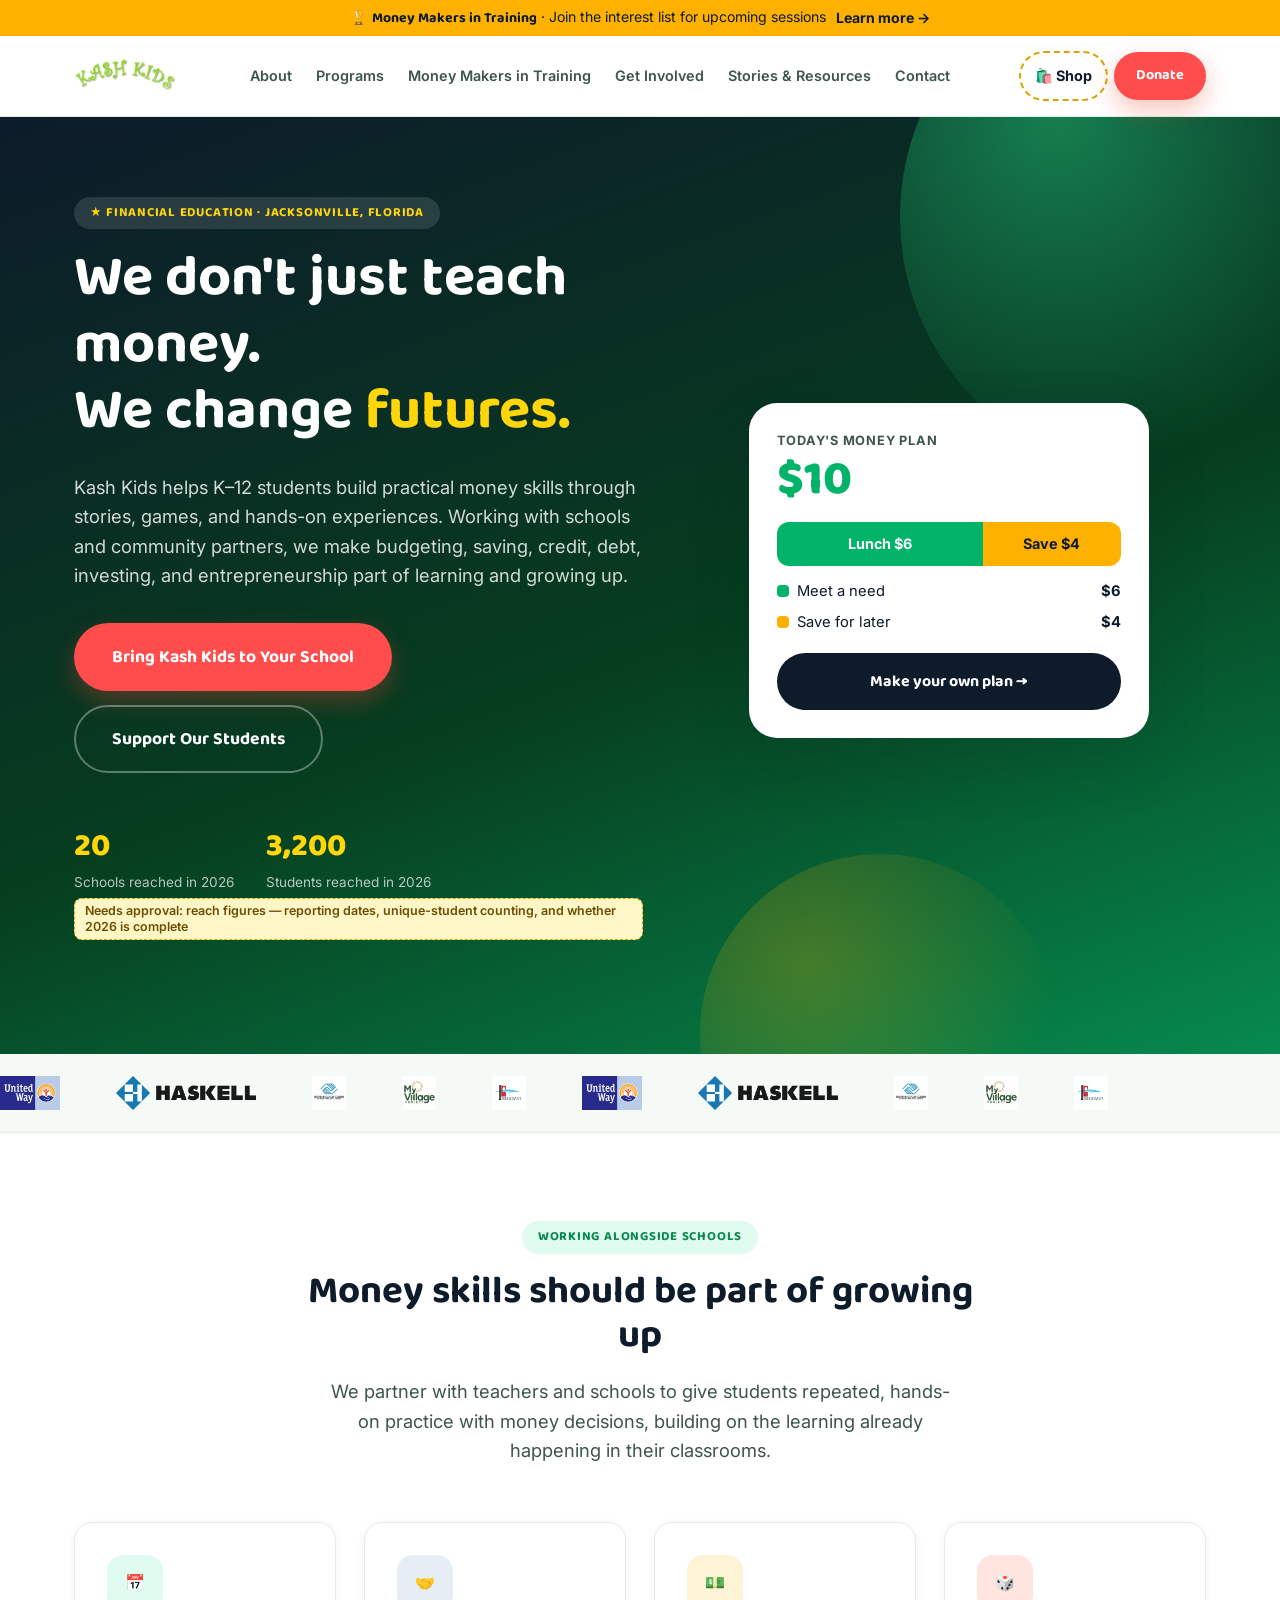
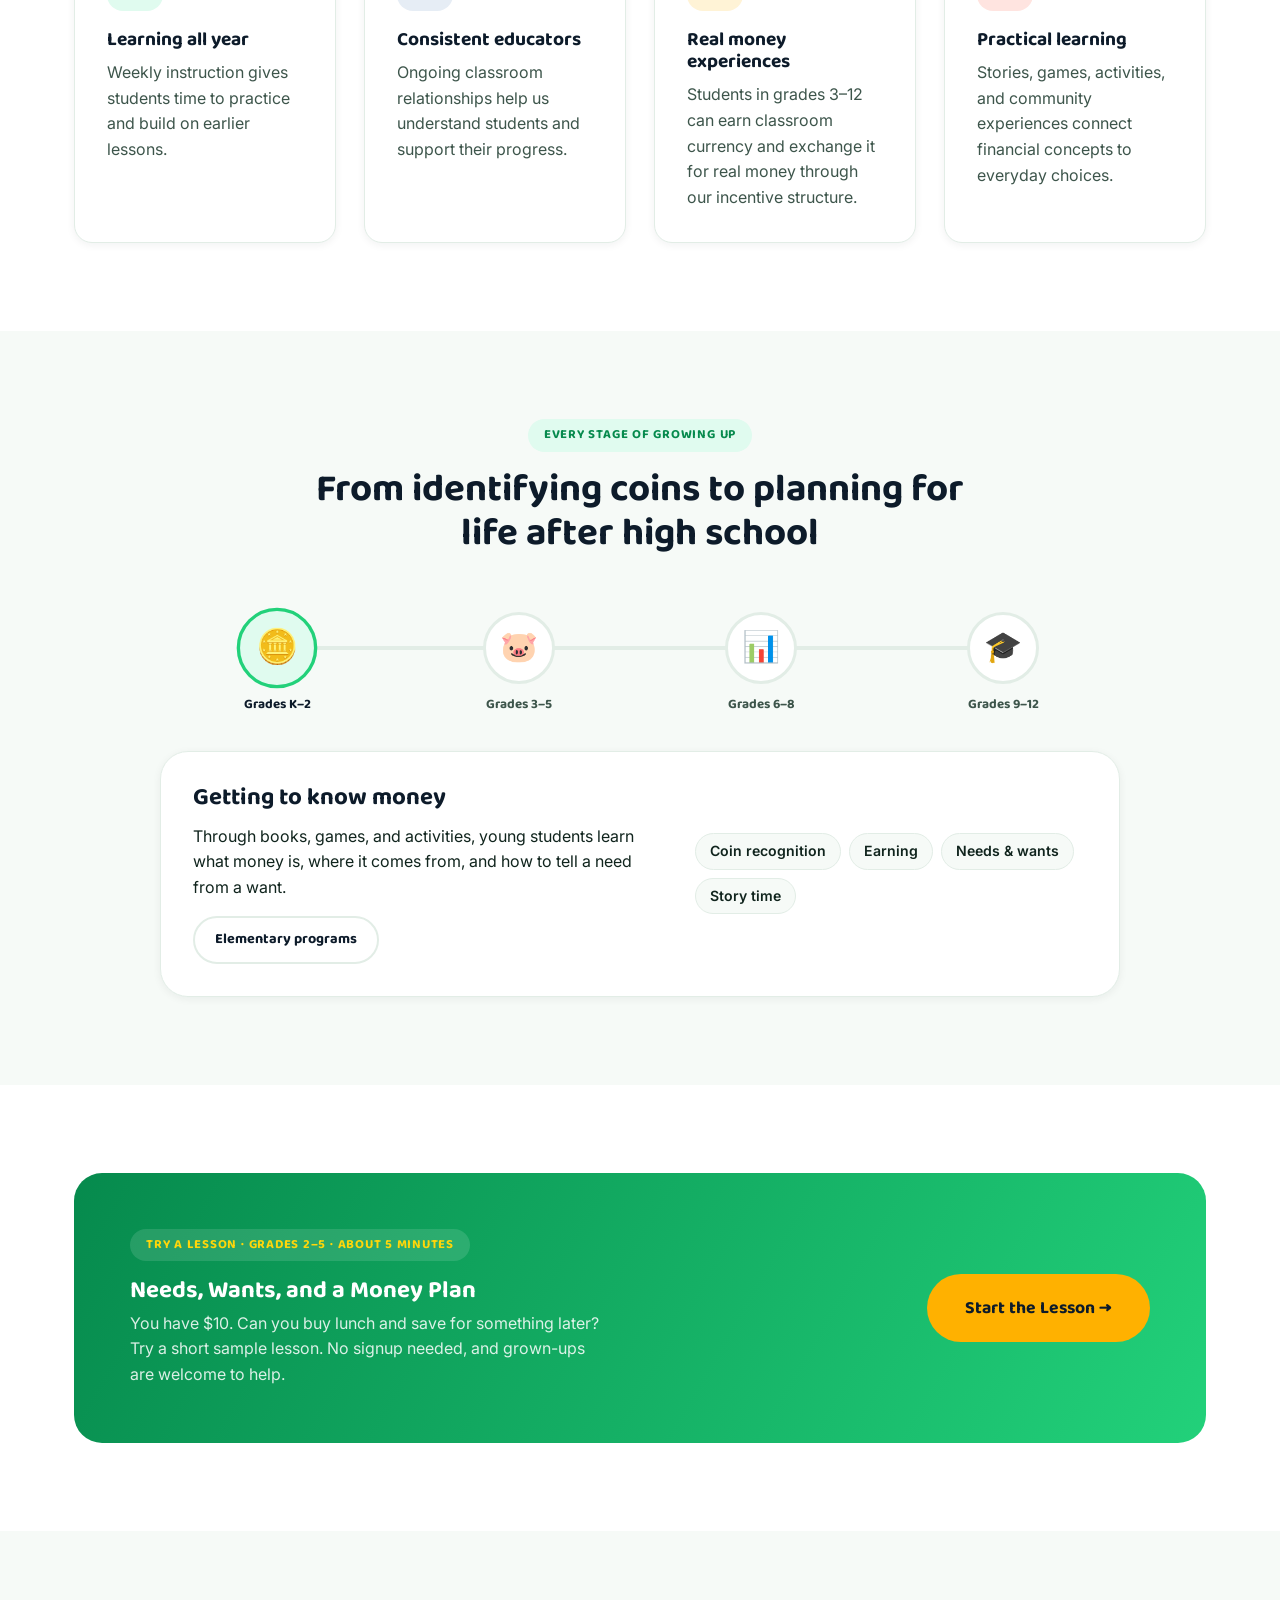
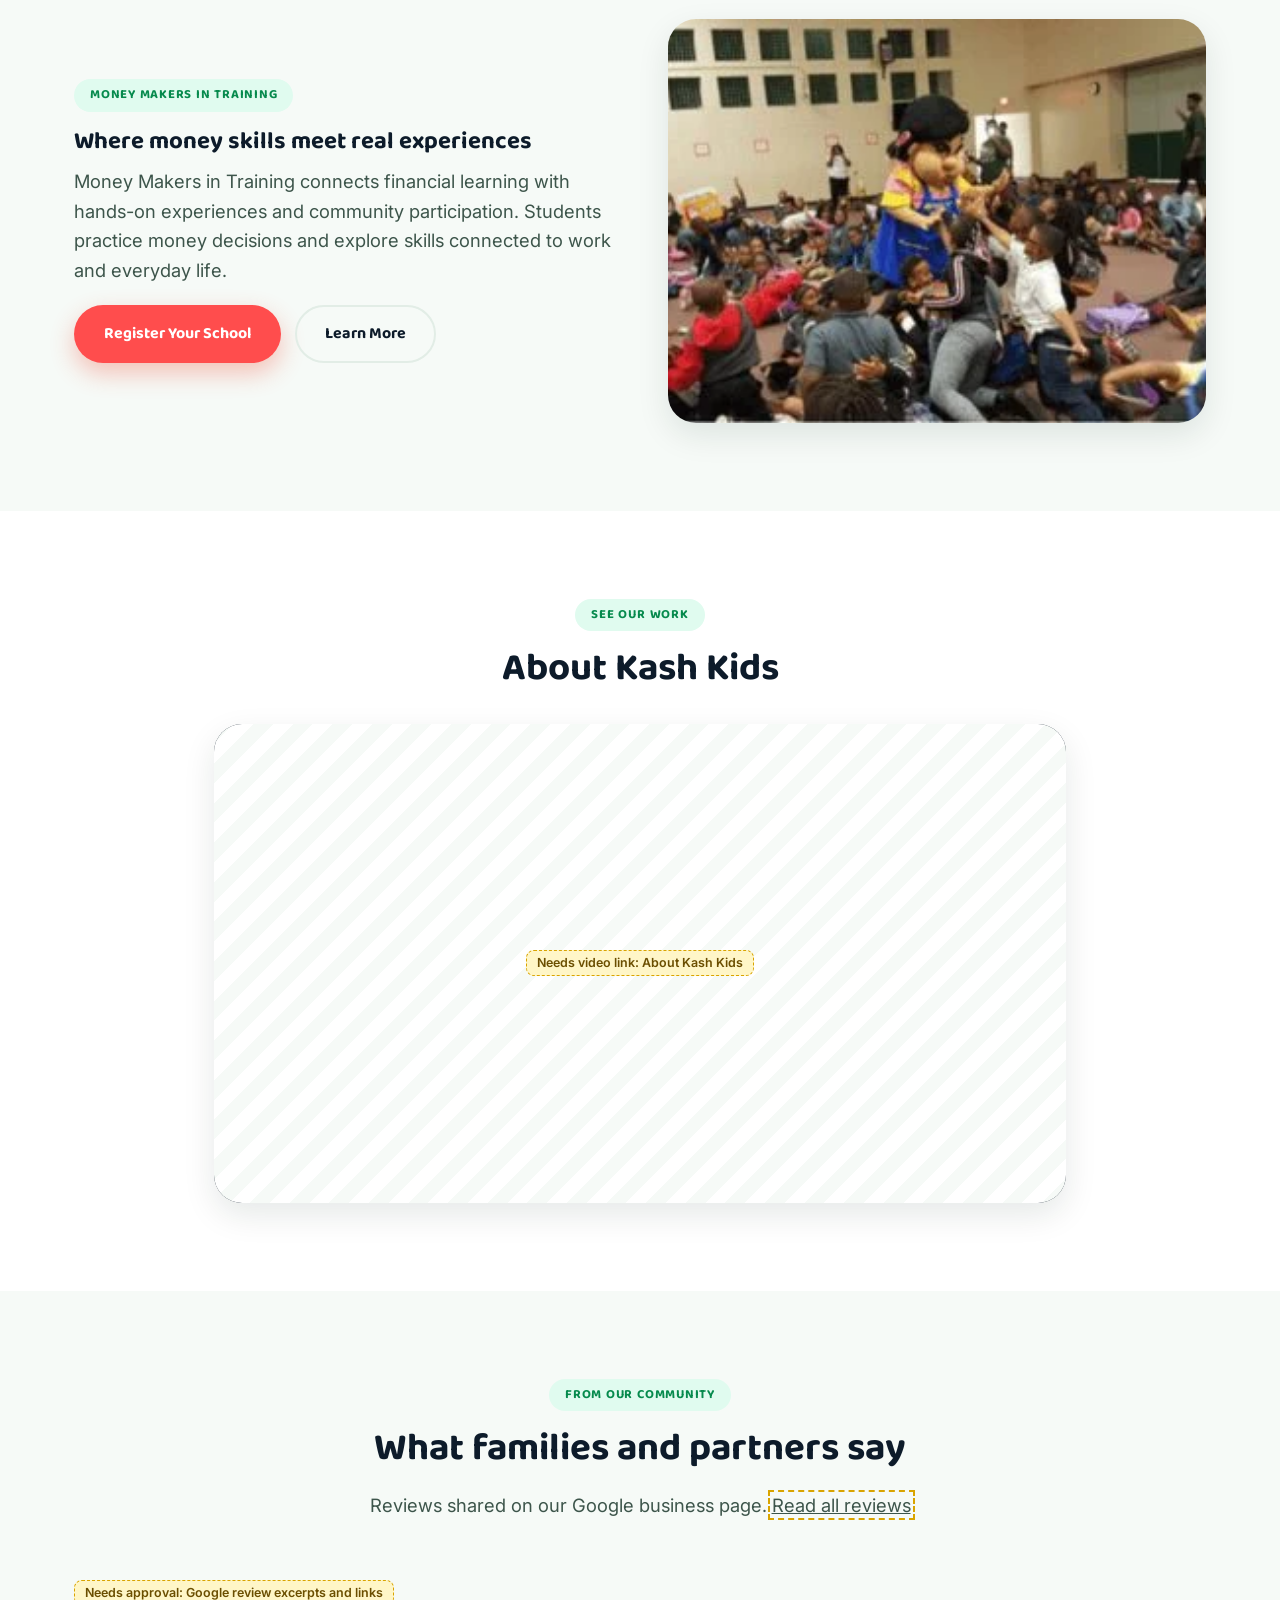
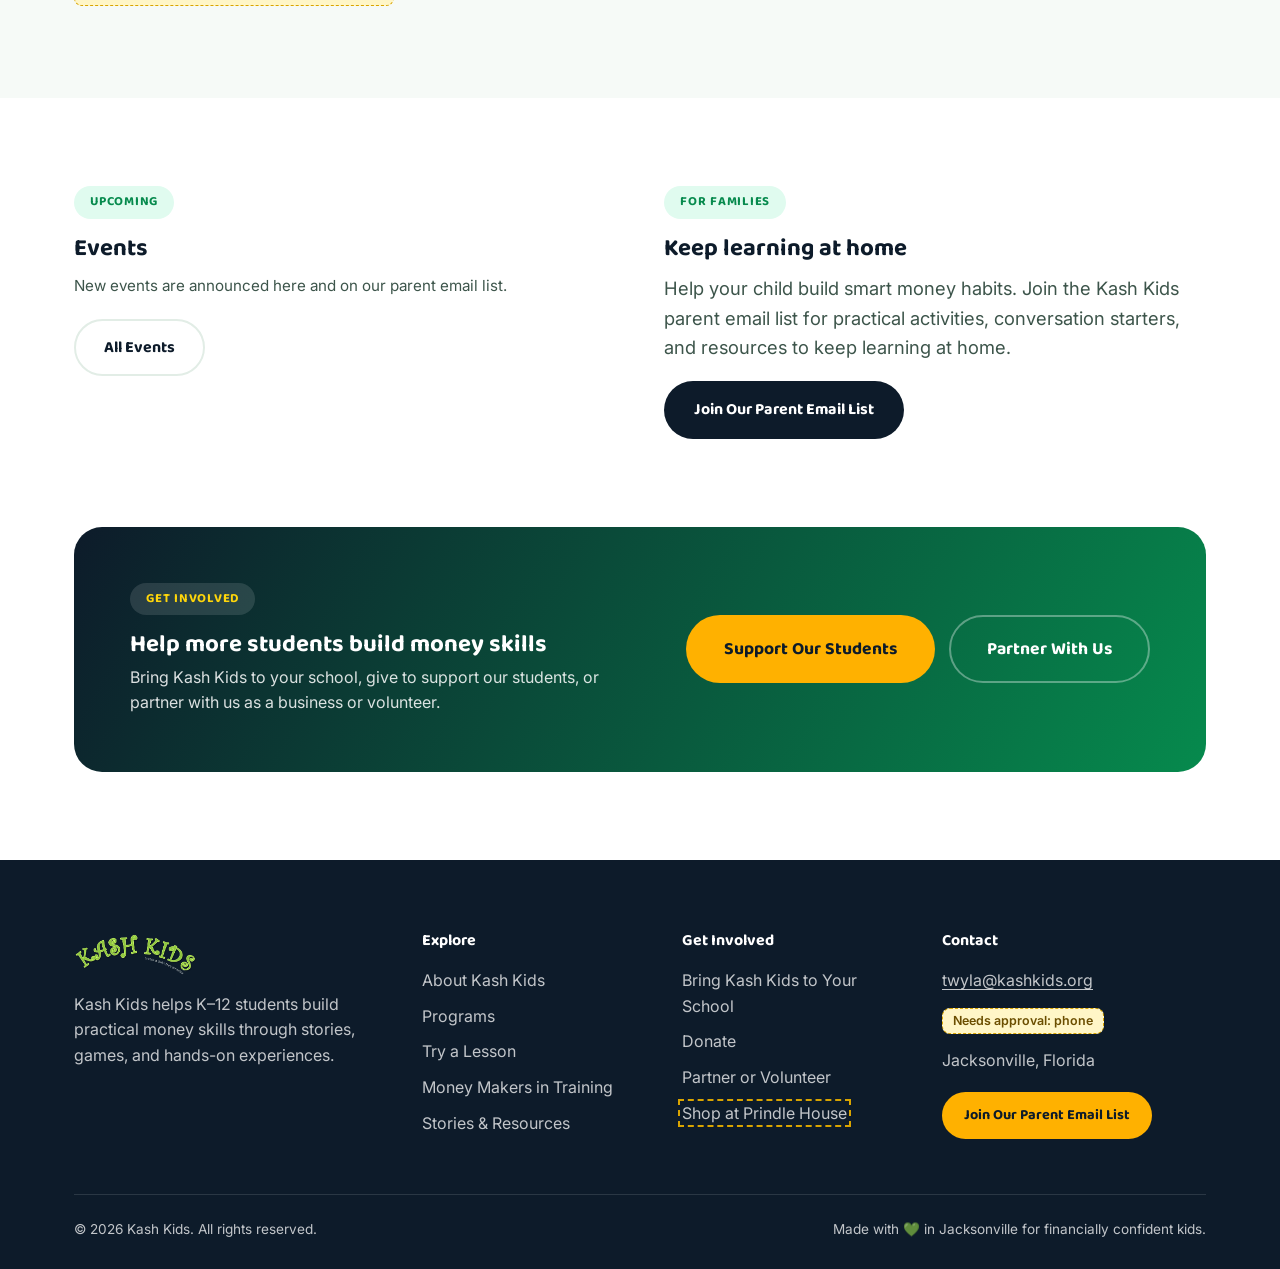
==== commit 8b79d68c: "Apply Oct 14 handoff: new nav, Money Makers in Training, Needs & Wants lesson - Replace placeholder " ====
--- a/index.html
+++ b/index.html
@@ -3,8 +3,8 @@
 <head>
 <meta charset="UTF-8">
 <meta name="viewport" content="width=device-width, initial-scale=1.0">
-<title>Kash Kids — Financial Literacy for K-12 Students</title>
-<meta name="description" content="Kash Kids equips K-12 students with real-world money skills — budgeting, saving, investing, and credit — through fun, hands-on programs in schools and communities.">
+<title>Kash Kids — Money Skills for K–12 Students</title>
+<meta name="description" content="Kash Kids helps K–12 students build practical money skills through stories, games, and hands-on experiences, working with schools and community partners in Jacksonville, Florida.">
 <link rel="icon" href="data:image/svg+xml,<svg xmlns=%22http://www.w3.org/2000/svg%22 viewBox=%220 0 100 100%22><circle cx=%2250%22 cy=%2250%22 r=%2245%22 fill=%22%2300B368%22/><text x=%2250%22 y=%2266%22 font-size=%2255%22 text-anchor=%22middle%22 fill=%22white%22 font-family=%22sans-serif%22>%24</text></svg>">
 <link rel="preconnect" href="https://fonts.googleapis.com">
 <link href="https://fonts.googleapis.com/css2?family=Baloo+2:wght@500;700;800&family=Inter:wght@400;500;600;700&display=swap" rel="stylesheet">
@@ -13,39 +13,41 @@
 <body>
 <a class="skip-link" href="#main">Skip to content</a>
 
-<!-- ===== Header ===== -->
 <header class="site-header">
-  <div class="container">
-    <a href="index.html" class="brand"><img src="assets/logo.webp" alt="Kash Kids" class="logo-img"></a>
+  <a class="mmit-bar" href="money-makers.html#register">
+    <span>🏆 <b>Money Makers in Training</b><span class="mmit-bar-long"> · <span data-mmit-label>Register your school or join the interest list</span></span></span>
+    <span class="mmit-bar-go"><span data-mmit-cta data-open-text="Register Your School" data-closed-text="Learn more">Learn more</span> →</span>
+  </a>
+  <div class="container">
+    <a href="index.html" class="brand"><img src="assets/logo.webp" alt="Kash Kids home" class="logo-img"></a>
     <nav class="nav-desktop" aria-label="Primary">
-      <a href="index.html">Home</a>
       <a href="about.html">About</a>
       <a href="programs.html">Programs</a>
-      <a href="events.html">Events</a>
-      <a href="blog.html">Blog</a>
+      <a href="money-makers.html">Money Makers in Training</a>
+      <a href="get-involved.html">Get Involved</a>
+      <a href="resources.html">Stories &amp; Resources</a>
       <a href="contact.html">Contact</a>
     </nav>
     <div class="header-cta">
-      <a href="lesson.html" class="btn btn-ghost btn-sm">Try a Lesson</a>
+      <a data-link="prindleHouse" class="nav-shop">🛍️ Shop</a>
       <a href="donate.html" class="btn btn-primary btn-sm">Donate</a>
     </div>
-    <button class="nav-toggle" aria-label="Toggle menu" aria-expanded="false">
-      <span></span><span></span><span></span>
-    </button>
-  </div>
-  <div class="mobile-nav">
-    <a href="index.html">Home</a>
-    <a href="about.html">About</a>
-    <a href="programs.html">Programs</a>
-    <a href="events.html">Events</a>
-    <a href="blog.html">Blog</a>
-    <a href="contact.html">Contact</a>
-    <div class="header-cta">
-      <a href="lesson.html" class="btn btn-ghost">Try a Lesson</a>
-      <a href="donate.html" class="btn btn-primary">Donate</a>
-    </div>
+    <button class="nav-toggle" aria-label="Open menu" aria-expanded="false" aria-controls="mobile-nav"><span></span><span></span><span></span></button>
   </div>
 </header>
+<nav class="mobile-nav" id="mobile-nav" aria-label="Mobile">
+  <a href="about.html">About</a>
+  <a href="programs.html">Programs</a>
+  <a href="money-makers.html">Money Makers in Training</a>
+  <a href="get-involved.html">Get Involved</a>
+  <a href="resources.html">Stories &amp; Resources</a>
+  <a href="contact.html">Contact</a>
+  <a href="lesson.html">Try a Lesson</a>
+  <div class="header-cta">
+    <a data-link="prindleHouse" class="btn btn-ghost">Shop at Prindle House</a>
+    <a href="donate.html" class="btn btn-primary">Donate</a>
+  </div>
+</nav>
 
 <main id="main">
 
@@ -55,130 +57,150 @@
   <div class="hero-blob blob-2"></div>
   <div class="container">
     <div class="hero-copy">
-      <span class="eyebrow on-dark">★ Nonprofit financial education since 2014</span>
+      <span class="eyebrow on-dark">★ Financial education · Jacksonville, Florida</span>
       <h1>We don't just teach money.<br>We change <span style="color:var(--gold-400)">futures.</span></h1>
-      <p class="lede">Kash Kids equips K-12 students with the real-world money skills school doesn't teach — budgeting, saving, investing, and credit — through storytelling, games, and hands-on programs kids actually love.</p>
+      <p class="lede">Kash Kids helps K–12 students build practical money skills through stories, games, and hands-on experiences. Working with schools and community partners, we make budgeting, saving, credit, debt, investing, and entrepreneurship part of learning and growing up.</p>
       <div class="hero-actions">
-        <a href="donate.html" class="btn btn-primary btn-lg">Sponsor a Child</a>
-        <a href="lesson.html" class="btn btn-ghost on-dark btn-lg">Try a Free Lesson →</a>
+        <a href="programs.html#request" class="btn btn-primary btn-lg">Bring Kash Kids to Your School</a>
+        <a href="donate.html" class="btn btn-ghost on-dark btn-lg">Support Our Students</a>
       </div>
       <div class="hero-stats">
         <div>
-          <div class="stat-num" data-count="3000" data-suffix="+">0</div>
-          <div class="stat-label">Students reached yearly</div>
-        </div>
-        <div>
-          <div class="stat-num" data-count="20" data-suffix="+">0</div>
-          <div class="stat-label">Partner schools &amp; orgs</div>
-        </div>
-        <div>
-          <div class="stat-num" data-count="97" data-suffix="%">0</div>
-          <div class="stat-label">Say they feel money-confident</div>
-        </div>
-      </div>
+          <div class="stat-num">20</div>
+          <div class="stat-label">Schools reached in 2026</div>
+        </div>
+        <div>
+          <div class="stat-num">3,200</div>
+          <div class="stat-label">Students reached in 2026</div>
+        </div>
+      </div>
+      <span class="pending">Needs approval: reach figures — reporting dates, unique-student counting, and whether 2026 is complete</span>
     </div>
     <div class="hero-art">
-      <div class="coin-orbit">
-        <div class="floating-chip chip-1">
-          <svg width="20" height="20" viewBox="0 0 24 24" fill="none"><circle cx="12" cy="12" r="10" fill="#22D17A"/></svg>
-          Budgeting 101
-        </div>
-        <div class="center-card">
-          <div class="big">$250</div>
-          <div>sponsors one child's<br>full-year program</div>
-        </div>
-        <div class="floating-chip chip-2">🏆 Money Makers</div>
-        <div class="floating-chip chip-3">
-          <svg width="20" height="20" viewBox="0 0 24 24" fill="none"><circle cx="12" cy="12" r="10" fill="#FF4D4D"/></svg>
-          Credit &amp; Debt
-        </div>
+      <div class="plan-card">
+        <div class="plan-label">Today's money plan</div>
+        <div class="plan-total">$10</div>
+        <div class="plan-bar" aria-hidden="true">
+          <span class="need">Lunch $6</span>
+          <span class="save">Save $4</span>
+        </div>
+        <div class="plan-legend">
+          <div><span><i style="background:var(--green-600)"></i>Meet a need</span><b>$6</b></div>
+          <div><span><i style="background:var(--gold-500)"></i>Save for later</span><b>$4</b></div>
+        </div>
+        <a href="lesson.html" class="btn btn-secondary btn-block">Make your own plan →</a>
       </div>
     </div>
   </div>
 </section>
 
 <!-- ===== Partner strip ===== -->
-<div class="partner-strip">
+<div class="partner-strip" aria-label="Partners and supporters">
   <div class="track">
     <img src="assets/partners/united-way.webp" alt="United Way">
     <img src="assets/partners/haskell.webp" alt="Haskell">
-    <img src="assets/partners/boys-girls-club.webp" alt="Boys & Girls Clubs of Northeast Florida">
+    <img src="assets/partners/boys-girls-club.webp" alt="Boys &amp; Girls Clubs of Northeast Florida">
     <img src="assets/partners/my-village-project.webp" alt="My Village Project">
-    <img src="assets/partners/ibridge-connect.webp" alt="iBridge Connect">
-    <img src="assets/partners/fidelity-charitable.webp" alt="Fidelity Charitable">
-    <img src="assets/partners/united-way.webp" alt="United Way">
-    <img src="assets/partners/haskell.webp" alt="Haskell">
-    <img src="assets/partners/boys-girls-club.webp" alt="Boys & Girls Clubs of Northeast Florida">
-    <img src="assets/partners/my-village-project.webp" alt="My Village Project">
-    <img src="assets/partners/ibridge-connect.webp" alt="iBridge Connect">
-    <img src="assets/partners/fidelity-charitable.webp" alt="Fidelity Charitable">
+    <img src="assets/partners/ibridge-connect.webp" alt="1Bridge Connect">
+    <img src="assets/partners/united-way.webp" alt="" aria-hidden="true">
+    <img src="assets/partners/haskell.webp" alt="" aria-hidden="true">
+    <img src="assets/partners/boys-girls-club.webp" alt="" aria-hidden="true">
+    <img src="assets/partners/my-village-project.webp" alt="" aria-hidden="true">
+    <img src="assets/partners/ibridge-connect.webp" alt="" aria-hidden="true">
   </div>
 </div>
 
-<!-- ===== Why Kash Kids ===== -->
+<!-- ===== How we support schools ===== -->
 <section class="section-pad">
   <div class="container">
     <div class="section-head reveal">
-      <span class="eyebrow">Why it matters</span>
+      <span class="eyebrow">Working alongside schools</span>
       <h2>Money skills should be part of growing up</h2>
-      <p class="lede center-col">Most kids graduate having never written a budget or opened a savings account. We close that gap with programs that are fun, practical, and built for how kids actually learn.</p>
-    </div>
-    <div class="grid grid-3 reveal-stagger">
+      <p class="lede center-col">We partner with teachers and schools to give students repeated, hands-on practice with money decisions, building on the learning already happening in their classrooms.</p>
+    </div>
+    <div class="grid grid-4 reveal-stagger">
       <div class="card">
-        <div class="icon-badge">
-          <svg width="26" height="26" viewBox="0 0 24 24" fill="none" stroke="currentColor" stroke-width="2"><path d="M3 12h18M3 6h18M3 18h18"/></svg>
-        </div>
-        <h3>Real curriculum</h3>
-        <p>Grade-leveled lessons on saving, spending, credit, debt, and investing — built with educators, not jargon.</p>
+        <div class="icon-badge">📅</div>
+        <h3>Learning all year</h3>
+        <p>Weekly instruction gives students time to practice and build on earlier lessons.</p>
+      </div>
+      <div class="card c-navy">
+        <div class="icon-badge">🤝</div>
+        <h3>Consistent educators</h3>
+        <p>Ongoing classroom relationships help us understand students and support their progress.</p>
+      </div>
+      <div class="card c-gold">
+        <div class="icon-badge">💵</div>
+        <h3>Real money experiences</h3>
+        <p>Students in grades 3–12 can earn classroom currency and exchange it for real money through our incentive structure.</p>
       </div>
       <div class="card c-coral">
-        <div class="icon-badge">
-          <svg width="26" height="26" viewBox="0 0 24 24" fill="none" stroke="currentColor" stroke-width="2"><path d="M12 2l2.9 6.6L22 9.3l-5 4.9 1.2 7.1L12 17.8l-6.2 3.5L7 14.2 2 9.3l7.1-.7L12 2z"/></svg>
-        </div>
-        <h3>Hands-on &amp; fun</h3>
-        <p>Storytelling, games, and AR/VR experiences turn abstract money concepts into something kids remember.</p>
-      </div>
-      <div class="card c-gold">
-        <div class="icon-badge">
-          <svg width="26" height="26" viewBox="0 0 24 24" fill="none" stroke="currentColor" stroke-width="2"><path d="M17 20h5v-2a4 4 0 00-3-3.87M9 20H4v-2a4 4 0 013-3.87m5-4.13a4 4 0 100-8 4 4 0 000 8zm-6 8a6 6 0 0112 0"/></svg>
-        </div>
-        <h3>Community powered</h3>
-        <p>Delivered free to students through school partnerships, sponsors, and volunteers who believe every kid deserves this.</p>
-      </div>
-    </div>
-  </div>
-</section>
-
-<!-- ===== Split: Programs teaser ===== -->
+        <div class="icon-badge">🎲</div>
+        <h3>Practical learning</h3>
+        <p>Stories, games, activities, and community experiences connect financial concepts to everyday choices.</p>
+      </div>
+    </div>
+  </div>
+</section>
+
+<!-- ===== Grow-up path ===== -->
 <section class="section-pad" style="background:var(--paper-soft)">
   <div class="container">
-    <div class="split reveal">
-      <div>
-        <span class="eyebrow">Our programs</span>
-        <h2>From first allowance to first paycheck</h2>
-        <p class="lede">Our "Money Makers In Training" curriculum meets kids where they are — with age-appropriate lessons that build year over year.</p>
-        <ul class="check-list">
-          <li><svg width="20" height="20" viewBox="0 0 24 24" fill="none" stroke="currentColor" stroke-width="2.4"><path d="M20 6L9 17l-5-5"/></svg> Interactive lessons with instant quizzes</li>
-          <li><svg width="20" height="20" viewBox="0 0 24 24" fill="none" stroke="currentColor" stroke-width="2.4"><path d="M20 6L9 17l-5-5"/></svg> In-school workshops &amp; seasonal events</li>
-          <li><svg width="20" height="20" viewBox="0 0 24 24" fill="none" stroke="currentColor" stroke-width="2.4"><path d="M20 6L9 17l-5-5"/></svg> Real-world budgeting &amp; investing simulations</li>
-        </ul>
-        <a href="programs.html" class="btn btn-secondary">Explore All Programs</a>
-      </div>
-      <div class="split-art">
-        <img src="assets/photos/classroom-lesson.webp" alt="Kash Kids students in a classroom lesson">
-      </div>
-    </div>
-  </div>
-</section>
-
-<!-- ===== Featured lesson CTA ===== -->
+    <div class="section-head reveal">
+      <span class="eyebrow">Every stage of growing up</span>
+      <h2>From identifying coins to planning for life after high school</h2>
+    </div>
+    <div class="path reveal" data-path>
+      <div class="path-tabs" role="tablist" aria-label="Grade levels">
+        <button class="path-tab" role="tab" id="tab-k2" aria-controls="panel-k2"><span class="path-coin">🪙</span>Grades K–2</button>
+        <button class="path-tab" role="tab" id="tab-35" aria-controls="panel-35"><span class="path-coin">🐷</span>Grades 3–5</button>
+        <button class="path-tab" role="tab" id="tab-68" aria-controls="panel-68"><span class="path-coin">📊</span>Grades 6–8</button>
+        <button class="path-tab" role="tab" id="tab-912" aria-controls="panel-912"><span class="path-coin">🎓</span>Grades 9–12</button>
+      </div>
+      <div class="path-panel" role="tabpanel" id="panel-k2" aria-labelledby="tab-k2">
+        <div>
+          <h3>Getting to know money</h3>
+          <p>Through books, games, and activities, young students learn what money is, where it comes from, and how to tell a need from a want.</p>
+          <a href="programs.html#elementary" class="btn btn-ghost btn-sm">Elementary programs</a>
+        </div>
+        <div class="skill-chips"><span>Coin recognition</span><span>Earning</span><span>Needs &amp; wants</span><span>Story time</span></div>
+      </div>
+      <div class="path-panel" role="tabpanel" id="panel-35" aria-labelledby="tab-35" hidden>
+        <div>
+          <h3>Making a plan</h3>
+          <p>Students practice saving, spending, and simple budgeting, and can start earning classroom currency they exchange for real money.</p>
+          <a href="programs.html#elementary" class="btn btn-ghost btn-sm">Elementary programs</a>
+        </div>
+        <div class="skill-chips"><span>Saving</span><span>Spending choices</span><span>Simple budgets</span><span>Classroom currency</span></div>
+      </div>
+      <div class="path-panel" role="tabpanel" id="panel-68" aria-labelledby="tab-68" hidden>
+        <div>
+          <h3>Growing what you have</h3>
+          <p>Students build budgets, compare saving and investing, and learn how interest works for them and against them.</p>
+          <a href="programs.html#secondary" class="btn btn-ghost btn-sm">Middle &amp; high school programs</a>
+        </div>
+        <div class="skill-chips"><span>Budgeting</span><span>Saving &amp; investing</span><span>Interest</span><span>Entrepreneurship</span></div>
+      </div>
+      <div class="path-panel" role="tabpanel" id="panel-912" aria-labelledby="tab-912" hidden>
+        <div>
+          <h3>Ready for real life</h3>
+          <p>Students work through credit, debt, and decisions about jobs, cars, and housing, with workforce readiness experiences where available.</p>
+          <a href="programs.html#secondary" class="btn btn-ghost btn-sm">Middle &amp; high school programs</a>
+        </div>
+        <div class="skill-chips"><span>Credit &amp; debt</span><span>First jobs</span><span>Cars &amp; housing</span><span>Workforce readiness</span></div>
+      </div>
+    </div>
+  </div>
+</section>
+
+<!-- ===== Try a Lesson ===== -->
 <section class="section-pad">
   <div class="container">
     <div class="cta-banner reveal">
       <div>
-        <span class="eyebrow on-dark">Free interactive demo</span>
-        <h2>Take a real Kash Kids lesson right now</h2>
-        <p>Try "4 Ways to Make Money" — the same interactive lesson &amp; quiz format we use in classrooms — free, no signup required.</p>
+        <span class="eyebrow on-dark">Try a Lesson · Grades 2–5 · About 5 minutes</span>
+        <h2>Needs, Wants, and a Money Plan</h2>
+        <p>You have $10. Can you buy lunch and save for something later? Try a short sample lesson. No signup needed, and grown-ups are welcome to help.</p>
       </div>
       <div class="cta-actions">
         <a href="lesson.html" class="btn btn-gold btn-lg">Start the Lesson →</a>
@@ -187,130 +209,81 @@
   </div>
 </section>
 
-<!-- ===== Stats band ===== -->
-<section class="stats-band">
-  <div class="container">
-    <div class="grid">
-      <div>
-        <div class="stat-num" data-count="3000" data-suffix="+">0</div>
-        <div class="stat-label">Students served annually</div>
-      </div>
-      <div>
-        <div class="stat-num" data-count="20" data-suffix="+">0</div>
-        <div class="stat-label">Partner schools &amp; orgs</div>
-      </div>
-      <div>
-        <div class="stat-num" data-count="12" data-suffix="">0</div>
-        <div class="stat-label">Years of impact</div>
-      </div>
-      <div>
-        <div class="stat-num" data-count="250" data-suffix="+">0</div>
-        <div class="stat-label">Active volunteers</div>
-      </div>
-    </div>
-  </div>
-</section>
-
-<!-- ===== Testimonials ===== -->
+<!-- ===== Money Makers in Training feature ===== -->
+<section class="section-pad" style="background:var(--paper-soft)">
+  <div class="container">
+    <div class="split reveal">
+      <div>
+        <span class="eyebrow">Money Makers in Training</span>
+        <h2>Where money skills meet real experiences</h2>
+        <p class="lede">Money Makers in Training connects financial learning with hands-on experiences and community participation. Students practice money decisions and explore skills connected to work and everyday life.</p>
+        <div class="hero-actions" style="margin-top:20px;">
+          <a href="money-makers.html#register" class="btn btn-primary"><span data-mmit-cta data-closed-text="Register Your School">Register Your School</span></a>
+          <a href="money-makers.html" class="btn btn-ghost">Learn More</a>
+        </div>
+      </div>
+      <div class="split-art">
+        <img src="assets/photos/classroom-assembly.webp" alt="Kash Kids mascot with students at a school assembly">
+      </div>
+    </div>
+  </div>
+</section>
+
+<!-- ===== Video ===== -->
+<section class="section-pad" data-video-block>
+  <div class="container" style="max-width:900px;">
+    <div class="section-head reveal" style="margin-bottom:32px;">
+      <span class="eyebrow">See our work</span>
+      <h2>About Kash Kids</h2>
+    </div>
+    <div class="video reveal" data-video="about" data-title="About Kash Kids"></div>
+  </div>
+</section>
+
+<!-- ===== Community reviews ===== -->
+<section class="section-pad" style="background:var(--paper-soft)" data-reviews-section>
+  <div class="container">
+    <div class="section-head reveal">
+      <span class="eyebrow">From our community</span>
+      <h2>What families and partners say</h2>
+      <p class="lede center-col">Reviews shared on our Google business page. <a data-link="googleReviews" style="text-decoration:underline;">Read all reviews</a></p>
+    </div>
+    <div class="grid grid-3" data-reviews></div>
+  </div>
+</section>
+
+<!-- ===== Events + parent list ===== -->
 <section class="section-pad">
   <div class="container">
-    <div class="section-head reveal">
-      <span class="eyebrow">What families say</span>
-      <h2>Loved by parents, teachers &amp; students</h2>
-    </div>
-    <div class="grid grid-3 reveal-stagger">
-      <div class="card testi-card">
-        <div class="testi-stars">★★★★★</div>
-        <p class="testi-quote">"My daughter set up her first savings goal after one workshop. She talks about 'needs vs. wants' at the grocery store now!"</p>
-        <div class="testi-person">
-          <div class="avatar" style="background:var(--green-500)">JR</div>
-          <div class="who"><b>Jasmine R.</b><span>Parent</span></div>
-        </div>
-      </div>
-      <div class="card testi-card">
-        <div class="testi-stars">★★★★★</div>
-        <p class="testi-quote">"The most engaged my class has ever been for a financial literacy unit. The AR activity was a huge hit."</p>
-        <div class="testi-person">
-          <div class="avatar" style="background:var(--coral-500)">MT</div>
-          <div class="who"><b>Mr. Torres</b><span>5th Grade Teacher</span></div>
-        </div>
-      </div>
-      <div class="card testi-card">
-        <div class="testi-stars">★★★★★</div>
-        <p class="testi-quote">"I learned the difference between an asset and a liability and now I want to start my own small business."</p>
-        <div class="testi-person">
-          <div class="avatar" style="background:var(--gold-500)">DK</div>
-          <div class="who"><b>Devon K.</b><span>Age 12, Student</span></div>
-        </div>
-      </div>
-    </div>
-  </div>
-</section>
-
-<!-- ===== Events + Blog teaser ===== -->
-<section class="section-pad" style="background:var(--paper-soft)">
-  <div class="container">
-    <div class="grid grid-2" style="align-items:start;">
+    <div class="grid grid-2" style="align-items:start;gap:48px;">
       <div class="reveal">
         <span class="eyebrow">Upcoming</span>
-        <h2>Events near you</h2>
-        <div style="display:grid;gap:16px;margin-bottom:20px;">
-          <div class="event-card">
-            <div class="event-date"><span class="num">14</span><span class="mon">Oct</span></div>
-            <div>
-              <span class="event-tag">Workshop</span>
-              <h3 style="margin:0 0 4px;font-size:1.05rem;">Budgeting Bootcamp for Tweens</h3>
-              <p style="margin:0;color:var(--ink-soft);font-size:.9rem;">Lincoln Community Center · 4:00 PM</p>
-            </div>
-          </div>
-          <div class="event-card">
-            <div class="event-date"><span class="num">2</span><span class="mon">Nov</span></div>
-            <div>
-              <span class="event-tag">Fundraiser</span>
-              <h3 style="margin:0 0 4px;font-size:1.05rem;">Kash Kids Annual Gala</h3>
-              <p style="margin:0;color:var(--ink-soft);font-size:.9rem;">Downtown Event Hall · 6:00 PM</p>
-            </div>
-          </div>
-        </div>
-        <a href="events.html" class="btn btn-ghost">See All Events</a>
+        <h2>Events</h2>
+        <div style="display:grid;gap:16px;margin-bottom:20px;" data-events="upcoming" data-limit="3"></div>
+        <a href="resources.html#events" class="btn btn-ghost">All Events</a>
       </div>
       <div class="reveal">
-        <span class="eyebrow">From the blog</span>
-        <h2>Money tips &amp; stories</h2>
-        <div style="display:grid;gap:16px;margin-bottom:20px;">
-          <a href="blog-post.html" class="card" style="display:flex;gap:16px;align-items:center;padding:18px;">
-            <div style="width:64px;height:64px;border-radius:12px;background:linear-gradient(135deg,var(--green-600),var(--green-400));display:flex;align-items:center;justify-content:center;font-size:1.6rem;flex:none;">💡</div>
-            <div>
-              <div class="blog-cat">Savings</div>
-              <h3 style="margin:2px 0 0;font-size:1.02rem;">5 Ways to Teach Kids to Save Without Nagging</h3>
-            </div>
-          </a>
-          <a href="blog-post.html" class="card" style="display:flex;gap:16px;align-items:center;padding:18px;">
-            <div style="width:64px;height:64px;border-radius:12px;background:linear-gradient(135deg,var(--coral-600),var(--coral-500));display:flex;align-items:center;justify-content:center;font-size:1.6rem;flex:none;">📈</div>
-            <div>
-              <div class="blog-cat">Investing</div>
-              <h3 style="margin:2px 0 0;font-size:1.02rem;">Investing for Beginners: A Parent's Cheat Sheet</h3>
-            </div>
-          </a>
-        </div>
-        <a href="blog.html" class="btn btn-ghost">Read the Blog</a>
+        <span class="eyebrow">For families</span>
+        <h2>Keep learning at home</h2>
+        <p class="lede" style="max-width:100%;">Help your child build smart money habits. Join the Kash Kids parent email list for practical activities, conversation starters, and resources to keep learning at home.</p>
+        <a href="resources.html#parent-list" class="btn btn-secondary">Join Our Parent Email List</a>
       </div>
     </div>
   </div>
 </section>
 
 <!-- ===== Final CTA ===== -->
-<section class="section-pad">
+<section class="section-pad" style="padding-top:0;">
   <div class="container">
     <div class="cta-banner reveal" style="background:linear-gradient(120deg,var(--navy-900),var(--green-700));">
       <div>
         <span class="eyebrow on-dark">Get involved</span>
-        <h2>Help us reach the next 3,000 kids</h2>
-        <p>Sponsor a child, volunteer, or bring Kash Kids to your school — every path starts here.</p>
+        <h2>Help more students build money skills</h2>
+        <p>Bring Kash Kids to your school, give to support our students, or partner with us as a business or volunteer.</p>
       </div>
       <div class="cta-actions">
-        <a href="donate.html" class="btn btn-gold btn-lg">Sponsor a Child</a>
-        <a href="contact.html" class="btn btn-ghost on-dark btn-lg">Partner With Us</a>
+        <a href="donate.html" class="btn btn-gold btn-lg">Support Our Students</a>
+        <a href="get-involved.html" class="btn btn-ghost on-dark btn-lg">Partner With Us</a>
       </div>
     </div>
   </div>
@@ -318,54 +291,51 @@
 
 </main>
 
-<!-- ===== Footer ===== -->
 <footer class="site-footer">
   <div class="container">
     <div class="footer-grid">
       <div>
-        <a href="index.html" class="brand"><img src="assets/logo.webp" alt="Kash Kids" class="logo-img logo-img-footer"></a>
-        <p style="margin-top:14px;max-width:280px;">A nonprofit teaching K-12 students the money skills school doesn't — so they can avoid debt, build wealth, and make smart decisions for life.</p>
-        <div class="footer-social">
-          <a href="#" aria-label="Facebook">f</a>
-          <a href="#" aria-label="Instagram">◎</a>
-          <a href="#" aria-label="TikTok">♪</a>
-          <a href="#" aria-label="Pinterest">P</a>
-        </div>
+        <a href="index.html" class="brand"><img src="assets/logo.webp" alt="Kash Kids home" class="logo-img logo-img-footer"></a>
+        <p style="margin-top:14px;max-width:290px;">Kash Kids helps K–12 students build practical money skills through stories, games, and hands-on experiences.</p>
+        <div class="footer-social" data-social></div>
       </div>
       <div>
         <h4>Explore</h4>
         <ul class="footer-links">
-          <li><a href="about.html">About Us</a></li>
+          <li><a href="about.html">About Kash Kids</a></li>
           <li><a href="programs.html">Programs</a></li>
-          <li><a href="events.html">Events</a></li>
-          <li><a href="blog.html">Blog</a></li>
+          <li><a href="lesson.html">Try a Lesson</a></li>
+          <li><a href="money-makers.html">Money Makers in Training</a></li>
+          <li><a href="resources.html">Stories &amp; Resources</a></li>
         </ul>
       </div>
       <div>
         <h4>Get Involved</h4>
         <ul class="footer-links">
+          <li><a href="programs.html#request">Bring Kash Kids to Your School</a></li>
           <li><a href="donate.html">Donate</a></li>
-          <li><a href="donate.html">Sponsor a Child</a></li>
-          <li><a href="contact.html">Volunteer</a></li>
-          <li><a href="contact.html">Partner With Us</a></li>
+          <li><a href="get-involved.html">Partner or Volunteer</a></li>
+          <li><a data-link="prindleHouse">Shop at Prindle House</a></li>
         </ul>
       </div>
       <div>
-        <h4>Stay in the loop</h4>
-        <p>Get money tips &amp; event updates monthly.</p>
-        <form class="newsletter-form">
-          <input type="email" required placeholder="Your email">
-          <button type="submit" class="btn btn-gold btn-sm">Join</button>
-        </form>
+        <h4>Contact</h4>
+        <ul class="footer-links footer-contact">
+          <li data-contact="email"></li>
+          <li data-contact-row><span data-contact="phone"></span></li>
+          <li>Jacksonville, Florida</li>
+        </ul>
+        <a href="resources.html#parent-list" class="btn btn-gold btn-sm" style="margin-top:8px;">Join Our Parent Email List</a>
       </div>
     </div>
     <div class="footer-bottom">
       <span>© <span data-year></span> Kash Kids. All rights reserved.</span>
-      <span>Made with 💚 for financially confident kids.</span>
+      <span>Made with 💚 in Jacksonville for financially confident kids.</span>
     </div>
   </div>
 </footer>
 
+<script src="js/site-config.js"></script>
 <script src="js/main.js"></script>
 </body>
 </html>
--- a/css/style.css
+++ b/css/style.css
@@ -141,33 +141,52 @@
 .logo-img{height:38px;width:auto;display:block;}
 .logo-img-footer{height:46px;}
 
-.nav-desktop{display:flex;align-items:center;gap:2px;}
+.nav-desktop{display:flex;align-items:center;gap:0;}
 .nav-desktop a{
-  padding:10px 16px;border-radius:var(--radius-pill);
-  font-weight:600;font-size:.95rem;color:var(--ink-soft);
-  transition:background .15s, color .15s;
+  padding:9px 12px;border-radius:var(--radius-pill);
+  font-weight:600;font-size:.9rem;color:var(--ink-soft);
+  transition:background .15s, color .15s;white-space:nowrap;
 }
 .nav-desktop a:hover, .nav-desktop a.active{background:var(--green-100);color:var(--green-700);}
 .header-cta{display:flex;align-items:center;gap:10px;}
+.nav-shop{font-weight:700;font-size:.9rem;color:var(--navy-900);padding:9px 12px;border-radius:var(--radius-pill);display:inline-flex;align-items:center;gap:6px;}
+.nav-shop:hover{background:#fff3d6;}
 .nav-toggle{
   display:none;background:none;border:none;cursor:pointer;padding:8px;
   flex-direction:column;gap:5px;
 }
 .nav-toggle span{width:26px;height:3px;background:var(--navy-900);border-radius:2px;transition:.2s;}
 
+/* Money Makers in Training bar — on every page */
+.mmit-bar{
+  display:flex;align-items:center;justify-content:center;gap:10px;height:36px;padding:0 16px;
+  background:var(--gold-500);color:var(--navy-900);font-size:.88rem;text-align:center;
+  overflow:hidden;white-space:nowrap;text-overflow:ellipsis;
+}
+.mmit-bar b{font-family:var(--font-head);}
+.mmit-bar:hover .mmit-bar-go{text-decoration:underline;}
+.mmit-bar-go{font-weight:700;}
+
 .mobile-nav{
-  display:none;position:fixed;inset:80px 0 0 0;background:#fff;z-index:99;
+  display:none;position:fixed;inset:116px 0 0 0;background:#fff;z-index:99;
   padding:24px;overflow-y:auto;
 }
 .mobile-nav.open{display:block;}
-.mobile-nav a{display:block;padding:16px 4px;font-family:var(--font-head);font-weight:700;font-size:1.3rem;border-bottom:1px solid var(--line);color:var(--navy-900);}
+.mobile-nav a{display:block;padding:14px 4px;font-family:var(--font-head);font-weight:700;font-size:1.2rem;border-bottom:1px solid var(--line);color:var(--navy-900);}
 .mobile-nav .header-cta{flex-direction:column;margin-top:24px;align-items:stretch;}
-
-@media (max-width:960px){
+.mobile-nav .header-cta a{border-bottom:none;text-align:center;}
+.mobile-nav .btn-primary{color:#fff;}
+
+@media (max-width:1180px){
   .nav-desktop{display:none;}
   .header-cta{display:none;}
   .nav-toggle{display:flex;}
   .mobile-nav .header-cta{display:flex;}
+}
+@media (max-width:640px){
+  .site-header .container{height:64px;}
+  .mobile-nav{inset:100px 0 0 0;}
+  .mmit-bar-long{display:none;}
 }
 
 /* ---------- Hero ---------- */
@@ -218,9 +237,9 @@
 .partner-strip .track span{font-family:var(--font-head);font-weight:700;color:var(--ink-soft);opacity:.6;font-size:1.05rem;}
 .partner-strip .track img{
   height:34px;width:auto;max-width:140px;object-fit:contain;
-  filter:grayscale(1);opacity:.55;transition:filter .2s,opacity .2s;flex:none;
-}
-.partner-strip .track img:hover{filter:grayscale(0);opacity:1;}
+  opacity:.9;transition:opacity .2s,transform .2s;flex:none;
+}
+.partner-strip .track img:hover{opacity:1;transform:scale(1.06);}
 @keyframes scroll-left{from{transform:translateX(0);}to{transform:translateX(-50%);}}
 
 /* ---------- Photo gallery ---------- */
@@ -399,75 +418,6 @@
 .pill{padding:8px 18px;border-radius:var(--radius-pill);border:1.5px solid var(--line);font-weight:600;font-size:.9rem;cursor:pointer;background:#fff;transition:.15s;}
 .pill.active,.pill:hover{border-color:var(--green-500);color:var(--green-700);background:var(--green-100);}
 
-/* ---------- Timeline (about page) ---------- */
-.timeline{position:relative;padding-left:32px;border-left:3px solid var(--line);}
-.timeline-item{position:relative;padding-bottom:40px;}
-.timeline-item:last-child{padding-bottom:0;}
-.timeline-item::before{
-  content:"";position:absolute;left:-42px;top:2px;width:18px;height:18px;border-radius:50%;
-  background:var(--green-500);border:4px solid var(--green-100);
-}
-.timeline-item .year{font-family:var(--font-head);color:var(--green-600);font-weight:800;}
-
-/* ---------- Quiz component ---------- */
-.quiz-box{background:#fff;border:1px solid var(--line);border-radius:var(--radius-lg);box-shadow:var(--shadow-md);padding:36px;max-width:680px;margin:0 auto;}
-.quiz-progress{height:8px;background:var(--line);border-radius:var(--radius-pill);overflow:hidden;margin-bottom:28px;}
-.quiz-progress-bar{height:100%;background:linear-gradient(90deg,var(--green-500),var(--green-400));width:0%;transition:width .4s ease;}
-.quiz-question{font-size:1.3rem;margin-bottom:22px;}
-.quiz-options{display:grid;gap:12px;margin-bottom:24px;}
-.quiz-option{
-  text-align:left;padding:16px 18px;border:1.5px solid var(--line);border-radius:var(--radius-md);
-  background:var(--paper-soft);cursor:pointer;font-family:var(--font-body);font-size:1rem;
-  display:flex;align-items:center;gap:12px;transition:.15s;
-}
-.quiz-option:hover{border-color:var(--green-500);}
-.quiz-option .letter{
-  width:28px;height:28px;border-radius:50%;background:#fff;border:1.5px solid var(--line);
-  display:flex;align-items:center;justify-content:center;font-weight:700;font-size:.85rem;flex:none;
-}
-.quiz-option.correct{background:var(--success-100);border-color:var(--success-500);}
-.quiz-option.correct .letter{background:var(--success-500);color:#fff;border-color:var(--success-500);}
-.quiz-option.wrong{background:var(--error-100);border-color:var(--error-500);}
-.quiz-option.wrong .letter{background:var(--error-500);color:#fff;border-color:var(--error-500);}
-.quiz-option[disabled]{cursor:default;}
-.quiz-feedback{font-weight:600;margin-bottom:20px;display:none;}
-.quiz-feedback.show{display:block;}
-.quiz-result{text-align:center;padding:20px 0;}
-.quiz-result .big-score{font-family:var(--font-head);font-size:3rem;font-weight:800;color:var(--green-600);}
-.lesson-nav{display:flex;justify-content:space-between;margin-top:8px;}
-
-/* ---------- Calculator (donate page) ---------- */
-.calc-box{background:#fff;border-radius:var(--radius-lg);box-shadow:var(--shadow-md);padding:40px;border:1px solid var(--line);}
-.calc-slider-row{margin-bottom:8px;}
-input[type="range"]{
-  width:100%;height:8px;border-radius:var(--radius-pill);background:var(--line);
-  appearance:none;-webkit-appearance:none;outline:none;margin:16px 0;
-}
-input[type="range"]::-webkit-slider-thumb{
-  appearance:none;-webkit-appearance:none;width:24px;height:24px;border-radius:50%;
-  background:var(--green-500);border:4px solid #fff;box-shadow:var(--shadow-sm);cursor:pointer;
-}
-input[type="range"]::-moz-range-thumb{
-  width:24px;height:24px;border-radius:50%;background:var(--green-500);border:4px solid #fff;
-  box-shadow:var(--shadow-sm);cursor:pointer;
-}
-.calc-output{
-  background:var(--green-100);border-radius:var(--radius-md);padding:24px;text-align:center;margin-top:20px;
-}
-.calc-output .amount{font-family:var(--font-head);font-size:2.4rem;font-weight:800;color:var(--green-700);}
-.tier-grid{display:grid;grid-template-columns:repeat(3,1fr);gap:16px;}
-@media (max-width:640px){.tier-grid{grid-template-columns:1fr;}}
-.tier-card{border:2px solid var(--line);border-radius:var(--radius-md);padding:22px;text-align:center;cursor:pointer;transition:.15s;}
-.tier-card:hover{border-color:var(--green-400);}
-.tier-card.selected{border-color:var(--green-500);background:var(--green-100);}
-.tier-card .amt{font-family:var(--font-head);font-size:1.6rem;font-weight:800;color:var(--green-700);}
-.freq-toggle{display:inline-flex;background:var(--paper-soft);border-radius:var(--radius-pill);padding:4px;border:1px solid var(--line);}
-.freq-toggle button{
-  border:none;background:none;padding:10px 22px;border-radius:var(--radius-pill);font-weight:700;
-  font-family:var(--font-head);cursor:pointer;color:var(--ink-soft);
-}
-.freq-toggle button.active{background:var(--green-600);color:#fff;}
-
 /* ---------- Blog ---------- */
 .blog-card{background:#fff;border:1px solid var(--line);border-radius:var(--radius-lg);overflow:hidden;box-shadow:var(--shadow-sm);transition:.2s;}
 .blog-card:hover{transform:translateY(-6px);box-shadow:var(--shadow-md);}
@@ -503,15 +453,6 @@
 }
 .event-details{display:flex;gap:18px;font-size:.85rem;color:var(--ink-soft);margin-top:8px;flex-wrap:wrap;}
 
-/* ---------- Team ---------- */
-.team-card{text-align:center;}
-.team-photo{
-  width:120px;height:120px;border-radius:50%;margin:0 auto 16px;
-  display:flex;align-items:center;justify-content:center;font-family:var(--font-head);
-  font-size:2rem;font-weight:800;color:#fff;
-}
-.team-role{color:var(--green-600);font-weight:600;font-size:.9rem;margin-bottom:8px;}
-
 /* ---------- FAQ ---------- */
 .faq-item{border-bottom:1px solid var(--line);}
 .faq-q{
@@ -532,3 +473,229 @@
 }
 .skip-link{position:absolute;left:-999px;top:0;background:#fff;padding:12px 20px;z-index:1000;}
 .skip-link:focus{left:12px;top:12px;}
+
+/* ==========================================================================
+   Handoff additions — Oct 2026
+   ========================================================================== */
+
+/* Preview-only approval notes. Hidden once site-config `preview` is false. */
+.pending{display:none;}
+.is-preview .pending{
+  display:inline-block;background:#fff6c7;color:#6b4e00;border:1.5px dashed #d9a400;
+  font:600 .78rem/1.3 var(--font-body);padding:4px 10px;border-radius:8px;margin:4px 0;
+  text-transform:none;letter-spacing:0;font-style:normal;
+}
+.is-pending-link{outline:2px dashed #d9a400;outline-offset:2px;cursor:help;}
+.empty-note{color:var(--ink-soft);font-size:.95rem;margin:0;}
+[hidden]{display:none !important;}
+
+/* Focus visibility for keyboard users */
+a:focus-visible, button:focus-visible, input:focus-visible, select:focus-visible, textarea:focus-visible, [tabindex]:focus-visible{
+  outline:3px solid var(--gold-500);outline-offset:3px;
+}
+
+/* Hero money-plan card (homepage) */
+.plan-card{
+  background:#fff;color:var(--navy-900);border-radius:var(--radius-lg);box-shadow:var(--shadow-lg);
+  padding:28px;max-width:400px;margin:0 auto;position:relative;
+}
+.plan-card .plan-label{font-size:.8rem;font-weight:700;text-transform:uppercase;letter-spacing:.06em;color:var(--ink-soft);}
+.plan-card .plan-total{font-family:var(--font-head);font-size:3rem;font-weight:800;color:var(--green-600);line-height:1;margin:4px 0 18px;}
+.plan-bar{display:flex;height:44px;border-radius:12px;overflow:hidden;margin-bottom:14px;}
+.plan-bar span{display:flex;align-items:center;justify-content:center;font-weight:700;font-size:.9rem;color:#fff;
+  transform-origin:left;animation:grow-in .9s cubic-bezier(.2,.8,.2,1) both;}
+.plan-bar .need{background:var(--green-600);flex:6;}
+.plan-bar .save{background:var(--gold-500);color:var(--navy-900);flex:4;animation-delay:.35s;}
+@keyframes grow-in{from{transform:scaleX(0);}to{transform:scaleX(1);}}
+.plan-legend{display:grid;gap:8px;font-size:.92rem;margin-bottom:18px;}
+.plan-legend div{display:flex;justify-content:space-between;}
+.plan-legend i{display:inline-block;width:12px;height:12px;border-radius:4px;margin-right:8px;vertical-align:-1px;}
+
+/* Grow-up path (homepage) */
+.path{max-width:960px;margin:0 auto;}
+.path-tabs{display:grid;grid-template-columns:repeat(4,1fr);gap:8px;position:relative;margin-bottom:28px;}
+.path-tabs::before{content:"";position:absolute;left:12.5%;right:12.5%;top:34px;height:4px;background:var(--line);border-radius:4px;}
+.path-tabs::after{content:"";position:absolute;left:12.5%;top:34px;height:4px;border-radius:4px;background:linear-gradient(90deg,var(--green-500),var(--gold-500));
+  width:calc(var(--stage,0) * 25%);transition:width .5s cubic-bezier(.2,.8,.2,1);}
+.path-tab{background:none;border:none;cursor:pointer;display:flex;flex-direction:column;align-items:center;gap:10px;padding:0 4px 8px;
+  font-family:var(--font-head);font-weight:700;color:var(--ink-soft);position:relative;z-index:1;}
+.path-coin{width:72px;height:72px;border-radius:50%;display:flex;align-items:center;justify-content:center;font-size:1.9rem;
+  background:#fff;border:3px solid var(--line);transition:transform .3s, border-color .3s, background .3s;}
+.path-tab[aria-selected="true"]{color:var(--navy-900);}
+.path-tab[aria-selected="true"] .path-coin{border-color:var(--green-500);background:var(--green-100);transform:scale(1.12);}
+.path-panel{background:#fff;border:1px solid var(--line);border-radius:var(--radius-lg);padding:32px;box-shadow:var(--shadow-sm);
+  display:grid;grid-template-columns:1.2fr 1fr;gap:32px;align-items:center;animation:fade-up .4s ease both;}
+.path-panel h3{font-size:1.5rem;}
+.path-panel .skill-chips{display:flex;flex-wrap:wrap;gap:8px;}
+.skill-chips span{background:var(--paper-soft);border:1px solid var(--line);border-radius:var(--radius-pill);padding:6px 14px;font-weight:600;font-size:.88rem;}
+@keyframes fade-up{from{opacity:0;transform:translateY(10px);}to{opacity:1;transform:none;}}
+@media (max-width:720px){
+  .path-panel{grid-template-columns:1fr;padding:24px;}
+  .path-coin{width:54px;height:54px;font-size:1.4rem;}
+  .path-tabs::before,.path-tabs::after{top:25px;}
+  .path-tab{font-size:.85rem;}
+}
+
+/* Stat tiles — static numbers, no animated counters */
+.stat-num{font-family:var(--font-head);font-weight:800;}
+.stat-note{display:block;font-size:.8rem;color:rgba(255,255,255,.6);margin-top:4px;}
+
+/* Videos — click to play */
+.video{position:relative;aspect-ratio:16/9;border-radius:var(--radius-lg);overflow:hidden;background:var(--navy-900);box-shadow:var(--shadow-md);}
+.video iframe{position:absolute;inset:0;width:100%;height:100%;border:0;}
+.video-poster{position:absolute;inset:0;border:0;padding:0;cursor:pointer;background:none;width:100%;}
+.video-poster img{width:100%;height:100%;object-fit:cover;}
+.video-play{position:absolute;left:50%;top:50%;width:76px;height:76px;margin:-38px 0 0 -38px;border-radius:50%;
+  background:var(--coral-500);box-shadow:0 10px 30px rgba(0,0,0,.35);transition:transform .2s;}
+.video-play::after{content:"";position:absolute;left:30px;top:22px;border-style:solid;border-width:16px 0 16px 26px;border-color:transparent transparent transparent #fff;}
+.video-poster:hover .video-play{transform:scale(1.08);}
+.video-empty{position:absolute;inset:0;display:flex;align-items:center;justify-content:center;
+  background:repeating-linear-gradient(135deg,var(--paper-soft) 0 14px,#fff 14px 28px);}
+.video-caption{font-weight:700;color:var(--navy-900);margin:12px 0 0;}
+
+/* Books */
+.book-card{display:flex;gap:18px;align-items:center;}
+.book-cover{width:92px;aspect-ratio:3/4;border-radius:8px;flex:none;display:flex;align-items:center;justify-content:center;
+  font-size:2rem;background:linear-gradient(135deg,var(--gold-500),var(--gold-400));box-shadow:var(--shadow-md);}
+.book-card h3{margin-bottom:4px;}
+
+/* Program detail rows */
+.program-block{padding:40px 0;border-top:1px solid var(--line);}
+.program-block:first-of-type{border-top:none;}
+.grade-tag{display:inline-block;font-size:.78rem;font-weight:700;text-transform:uppercase;letter-spacing:.05em;
+  background:var(--navy-900);color:#fff;padding:4px 12px;border-radius:var(--radius-pill);margin-bottom:12px;}
+
+/* Steps */
+.steps{counter-reset:step;display:grid;grid-template-columns:repeat(4,1fr);gap:20px;}
+@media (max-width:860px){.steps{grid-template-columns:1fr 1fr;}}
+@media (max-width:520px){.steps{grid-template-columns:1fr;}}
+.steps li{background:#fff;border:1px solid var(--line);border-radius:var(--radius-md);padding:24px;position:relative;}
+.steps li::before{counter-increment:step;content:counter(step);display:flex;align-items:center;justify-content:center;
+  width:36px;height:36px;border-radius:50%;background:var(--green-600);color:#fff;font-weight:800;font-family:var(--font-head);margin-bottom:12px;}
+.steps b{display:block;font-family:var(--font-head);font-size:1.1rem;color:var(--navy-900);margin-bottom:4px;}
+.steps span{color:var(--ink-soft);font-size:.95rem;}
+
+/* Notice / callout */
+.callout{background:var(--green-100);border-radius:var(--radius-md);padding:22px 26px;color:var(--navy-900);}
+.callout.gold{background:#fff6dc;}
+
+/* Partners */
+.partner-grid{display:grid;grid-template-columns:repeat(auto-fill,minmax(250px,1fr));gap:20px;}
+.partner-card{background:#fff;border:1px solid var(--line);border-radius:var(--radius-md);padding:24px;display:flex;flex-direction:column;gap:12px;}
+.partner-logo{height:54px;display:flex;align-items:center;}
+.partner-logo img{max-height:54px;max-width:170px;object-fit:contain;}
+.partner-wordmark{font-family:var(--font-head);font-weight:800;font-size:1.25rem;color:var(--navy-900);}
+.partner-card p{margin:0;color:var(--ink-soft);font-size:.94rem;}
+.supporter-list{display:flex;flex-wrap:wrap;gap:12px;}
+.supporter-list li{background:#fff;border:1px solid var(--line);border-radius:var(--radius-pill);padding:10px 18px;font-weight:600;}
+.supporter-list li small{color:var(--ink-soft);font-weight:500;margin-left:6px;}
+
+/* Money Makers in Training */
+.action-trio{display:grid;grid-template-columns:repeat(3,1fr);gap:20px;}
+@media (max-width:860px){.action-trio{grid-template-columns:1fr;}}
+.action-trio .card{display:flex;flex-direction:column;gap:10px;}
+.action-trio .card .btn{margin-top:auto;align-self:flex-start;}
+.session-list{display:grid;gap:14px;}
+.session-card{display:flex;gap:18px;background:#fff;border:1px solid var(--line);border-radius:var(--radius-md);padding:18px;}
+.session-card h3{font-size:1.05rem;margin:0 0 4px;}
+.form-card{background:#fff;border:1px solid var(--line);border-radius:var(--radius-lg);padding:36px;box-shadow:var(--shadow-md);}
+@media (max-width:600px){.form-card{padding:24px;}}
+.form-status{margin-bottom:16px;font-size:.92rem;color:var(--error-500);}
+.form-success:focus{outline:none;}
+fieldset.form-field{border:0;padding:0;margin:0 0 20px;}
+fieldset.form-field legend{font-weight:700;margin-bottom:8px;font-size:.92rem;color:var(--navy-900);}
+.check-grid{display:flex;flex-wrap:wrap;gap:8px 18px;}
+.check-grid label, .consent{display:flex;align-items:center;gap:8px;font-weight:500;font-size:.95rem;}
+.check-grid input, .consent input{width:18px;height:18px;accent-color:var(--green-600);}
+.consent{align-items:flex-start;margin-bottom:20px;color:var(--ink-soft);}
+.consent input{margin-top:3px;flex:none;}
+
+/* Resources */
+.resource-card{display:flex;flex-direction:column;gap:8px;}
+.parent-signup{background:linear-gradient(135deg,var(--green-700),var(--green-600));color:#fff;border-radius:var(--radius-lg);padding:48px;
+  display:grid;grid-template-columns:1fr 1fr;gap:40px;align-items:center;}
+.parent-signup h2{color:#fff;}
+.parent-signup p{color:rgba(255,255,255,.88);}
+.parent-signup .form-card{color:var(--ink);box-shadow:none;}
+@media (max-width:860px){.parent-signup{grid-template-columns:1fr;padding:28px;}}
+
+/* Zeffy embed */
+.zeffy-embed{border-radius:var(--radius-lg);overflow:hidden;border:1px solid var(--line);background:#fff;}
+.zeffy-embed iframe{width:100%;height:900px;border:0;display:block;}
+
+/* Footer contact */
+.footer-contact li{margin-bottom:10px;}
+.footer-contact a{text-decoration:underline;text-underline-offset:3px;}
+.testi-person a{font-size:.85rem;color:var(--green-700);text-decoration:underline;}
+blockquote.testi-quote{margin:0 0 20px;}
+figure.testi-card{margin:0;}
+
+/* ==========================================================================
+   Try a Lesson — Needs, Wants, and a Money Plan
+   ========================================================================== */
+.lesson{max-width:760px;margin:0 auto;background:#fff;border:1px solid var(--line);border-radius:var(--radius-lg);
+  box-shadow:var(--shadow-lg);overflow:clip;scroll-margin-top:130px;}
+.lesson-top{display:flex;align-items:center;gap:18px;padding:18px 28px;background:var(--paper-soft);border-bottom:1px solid var(--line);
+  position:sticky;top:116px;z-index:5;}
+@media (max-width:640px){.lesson-top{top:100px;} .lesson{scroll-margin-top:110px;}}
+.lesson-progress{flex:1;}
+.lesson-progress-label{font-size:.8rem;font-weight:700;color:var(--ink-soft);margin-bottom:6px;}
+.lesson-progress-track{height:10px;background:var(--line);border-radius:var(--radius-pill);overflow:hidden;}
+.lesson-progress-bar{height:100%;background:linear-gradient(90deg,var(--green-500),var(--gold-500));width:0;transition:width .45s ease;}
+
+.wallet{display:flex;align-items:center;gap:10px;background:var(--navy-900);color:#fff;border-radius:16px;padding:10px 16px 10px 12px;
+  flex:none;position:relative;}
+.wallet-icon{width:40px;height:30px;border-radius:7px;background:linear-gradient(135deg,var(--green-600),var(--green-500));position:relative;}
+.wallet-icon::after{content:"";position:absolute;right:-3px;top:9px;width:14px;height:12px;border-radius:4px;background:var(--gold-500);}
+.wallet-amt{font-family:var(--font-head);font-size:1.6rem;font-weight:800;color:var(--gold-400);min-width:2.6ch;text-align:right;}
+.wallet.bump{animation:bump .5s ease;}
+@keyframes bump{30%{transform:scale(1.12);}100%{transform:scale(1);}}
+.flying-bill{position:absolute;right:20px;top:4px;font-size:1.3rem;pointer-events:none;animation:fly .9s ease-in forwards;}
+@keyframes fly{to{transform:translate(-60px,90px) rotate(-30deg);opacity:0;}}
+
+.lesson-body{padding:36px 40px 40px;min-height:380px;}
+@media (max-width:600px){.lesson-body{padding:24px 20px 28px;} .lesson-top{padding:14px 16px;gap:12px;} .wallet-amt{font-size:1.3rem;}}
+.lesson-body h2{font-size:clamp(1.5rem,3vw,2rem);outline:none;}
+.lesson-body .lede{max-width:100%;}
+.lesson-kicker{display:inline-block;font-size:.8rem;font-weight:700;text-transform:uppercase;letter-spacing:.06em;color:var(--green-700);margin-bottom:8px;}
+
+.choice-grid{display:grid;gap:12px;margin:24px 0;}
+.choice-grid.two{grid-template-columns:1fr 1fr;}
+.choice{display:flex;align-items:center;gap:14px;text-align:left;padding:18px 20px;border:2px solid var(--line);border-radius:var(--radius-md);
+  background:var(--paper-soft);cursor:pointer;font:600 1.08rem var(--font-body);color:var(--navy-900);transition:border-color .15s, background .15s, transform .15s;}
+.choice:hover:not([disabled]){border-color:var(--green-500);transform:translateY(-2px);}
+.choice .emoji{font-size:1.8rem;flex:none;}
+.choice.is-correct{background:var(--success-100);border-color:var(--success-500);}
+.choice.is-tried{opacity:.55;border-style:dashed;}
+.choice[disabled], .choice[aria-disabled="true"]{cursor:default;}
+.choice[aria-disabled="true"]:hover{transform:none;border-color:var(--line);}
+.choice-grid.two .choice{justify-content:center;font-size:1.25rem;padding:22px;}
+
+.feedback{border-radius:var(--radius-md);padding:16px 20px;font-weight:600;margin-bottom:20px;}
+.feedback.good{background:var(--success-100);color:#14532d;}
+.feedback.retry{background:#fff6dc;color:#6b4e00;}
+
+.price-row{display:flex;gap:12px;flex-wrap:wrap;margin:20px 0 4px;}
+.price-tag{display:flex;align-items:center;gap:8px;background:#fff;border:2px solid var(--line);border-radius:12px;padding:10px 14px;font-weight:700;}
+.price-tag b{font-family:var(--font-head);font-size:1.2rem;color:var(--coral-600);}
+.budget-meter{margin:18px 0 6px;}
+.budget-track{position:relative;height:28px;background:var(--paper-soft);border:2px solid var(--line);border-radius:10px;overflow:visible;}
+.budget-fill{position:absolute;left:0;top:0;bottom:0;border-radius:8px;display:flex;align-items:center;justify-content:flex-end;padding-right:8px;
+  font-weight:700;font-size:.85rem;color:#fff;transition:width .8s cubic-bezier(.2,.8,.2,1);}
+.budget-limit{position:absolute;top:-8px;bottom:-8px;width:3px;background:var(--navy-900);border-radius:2px;}
+.budget-limit span{position:absolute;top:-22px;left:50%;transform:translateX(-50%);font-size:.78rem;font-weight:700;white-space:nowrap;}
+
+.lesson-nav-row{display:flex;justify-content:space-between;align-items:center;gap:12px;flex-wrap:wrap;margin-top:8px;}
+.teach-pair{display:grid;grid-template-columns:1fr 1fr;gap:14px;margin:22px 0;}
+@media (max-width:520px){.teach-pair{grid-template-columns:1fr;} .choice-grid.two{grid-template-columns:1fr 1fr;}}
+.teach-pair div{border-radius:var(--radius-md);padding:18px;}
+.teach-pair .need{background:var(--green-100);}
+.teach-pair .want{background:#fff3d6;}
+.teach-pair b{font-family:var(--font-head);font-size:1.15rem;display:block;margin-bottom:4px;}
+.family-box{background:var(--paper-soft);border:2px dashed var(--green-500);border-radius:var(--radius-md);padding:18px 20px;margin:20px 0 24px;}
+.end-actions{display:flex;flex-wrap:wrap;gap:10px;}
+
+@media (prefers-reduced-motion: reduce){
+  *,*::before,*::after{animation-duration:.01ms !important;animation-iteration-count:1 !important;transition-duration:.01ms !important;scroll-behavior:auto !important;}
+  .partner-strip .track{animation:none;}
+}
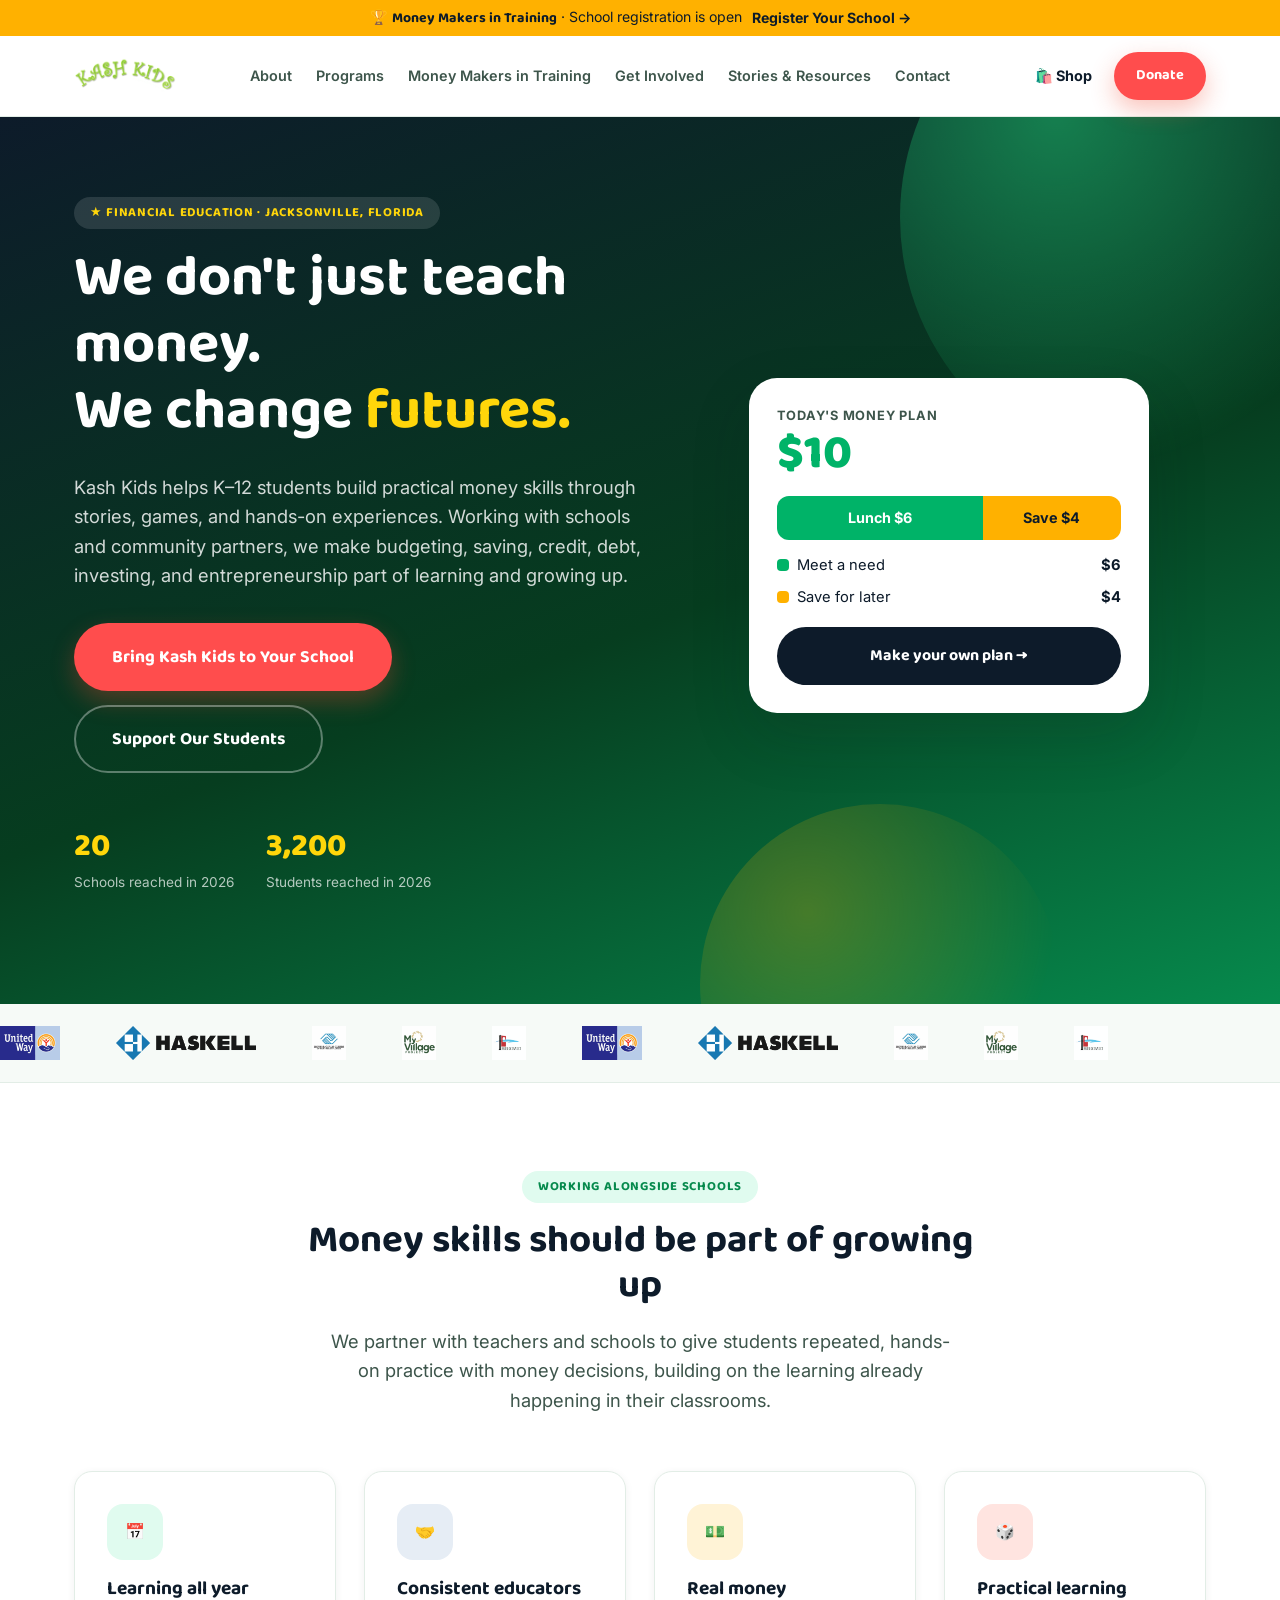
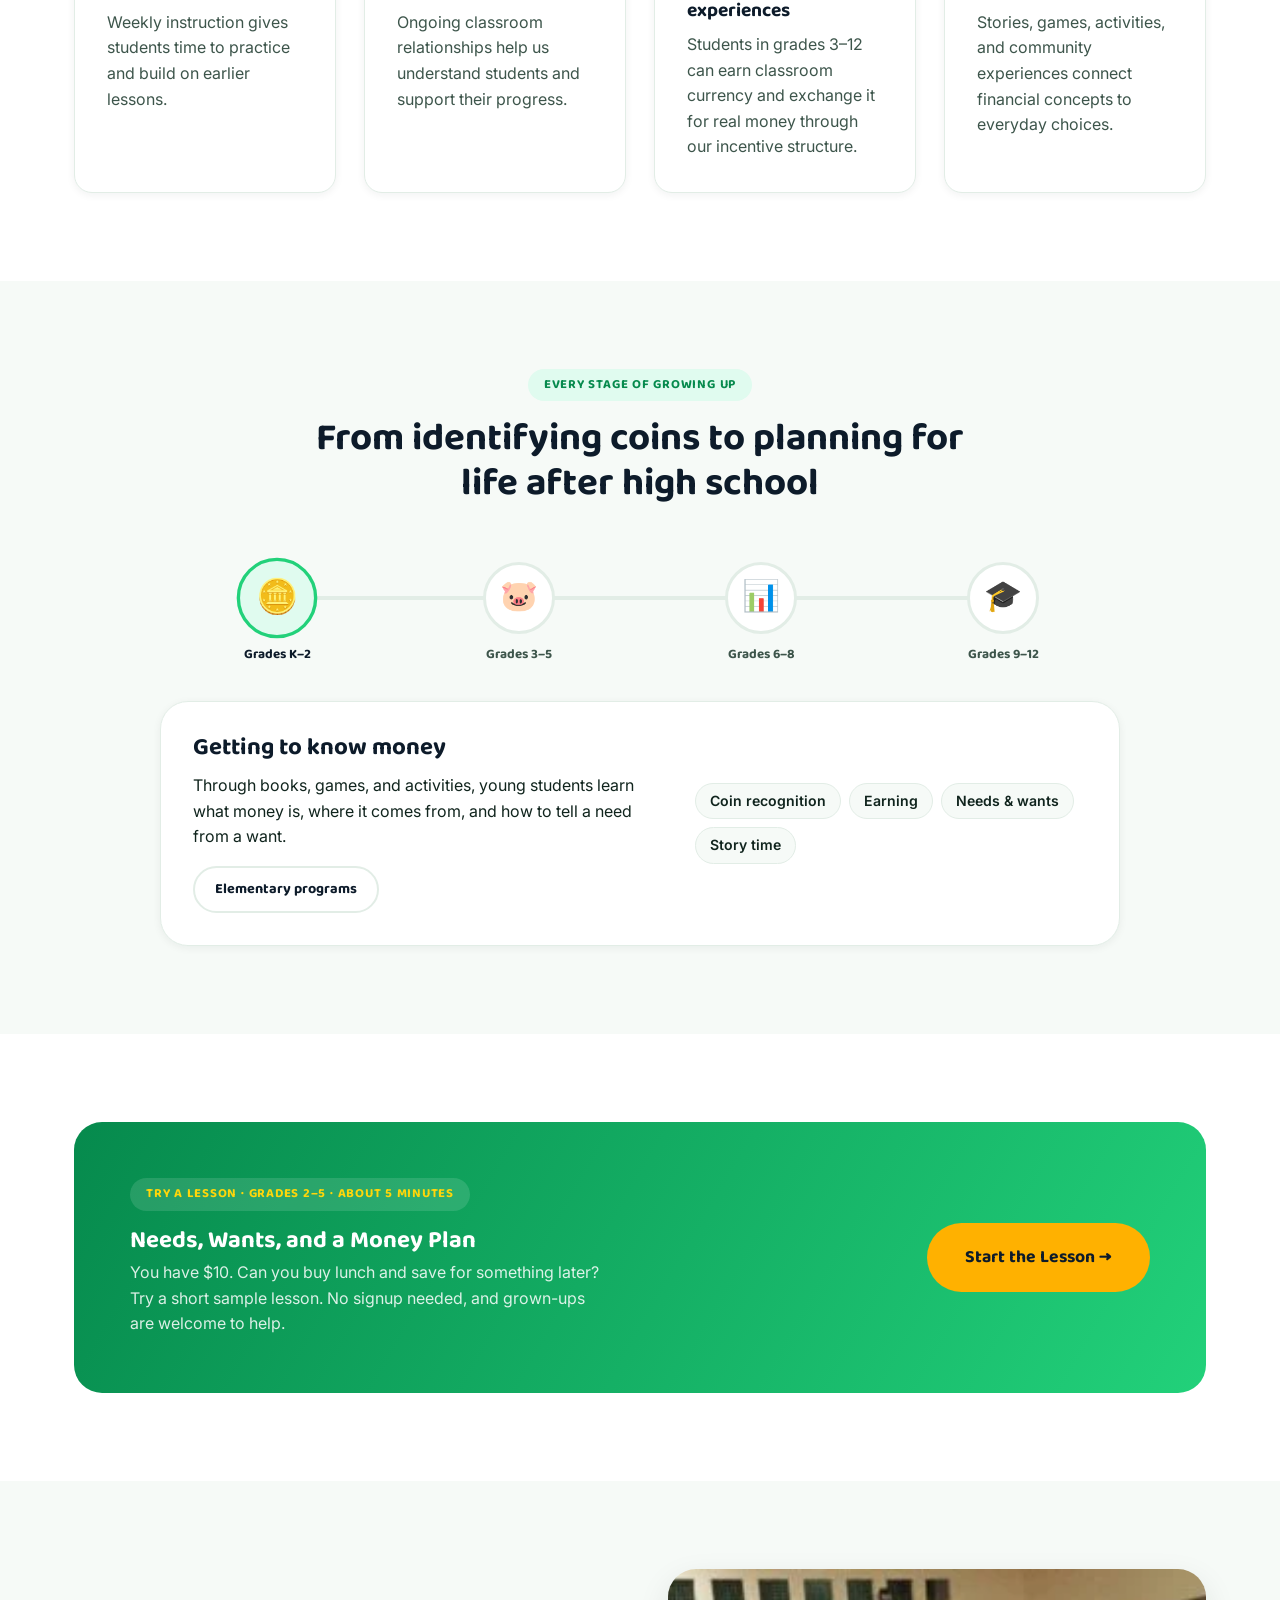
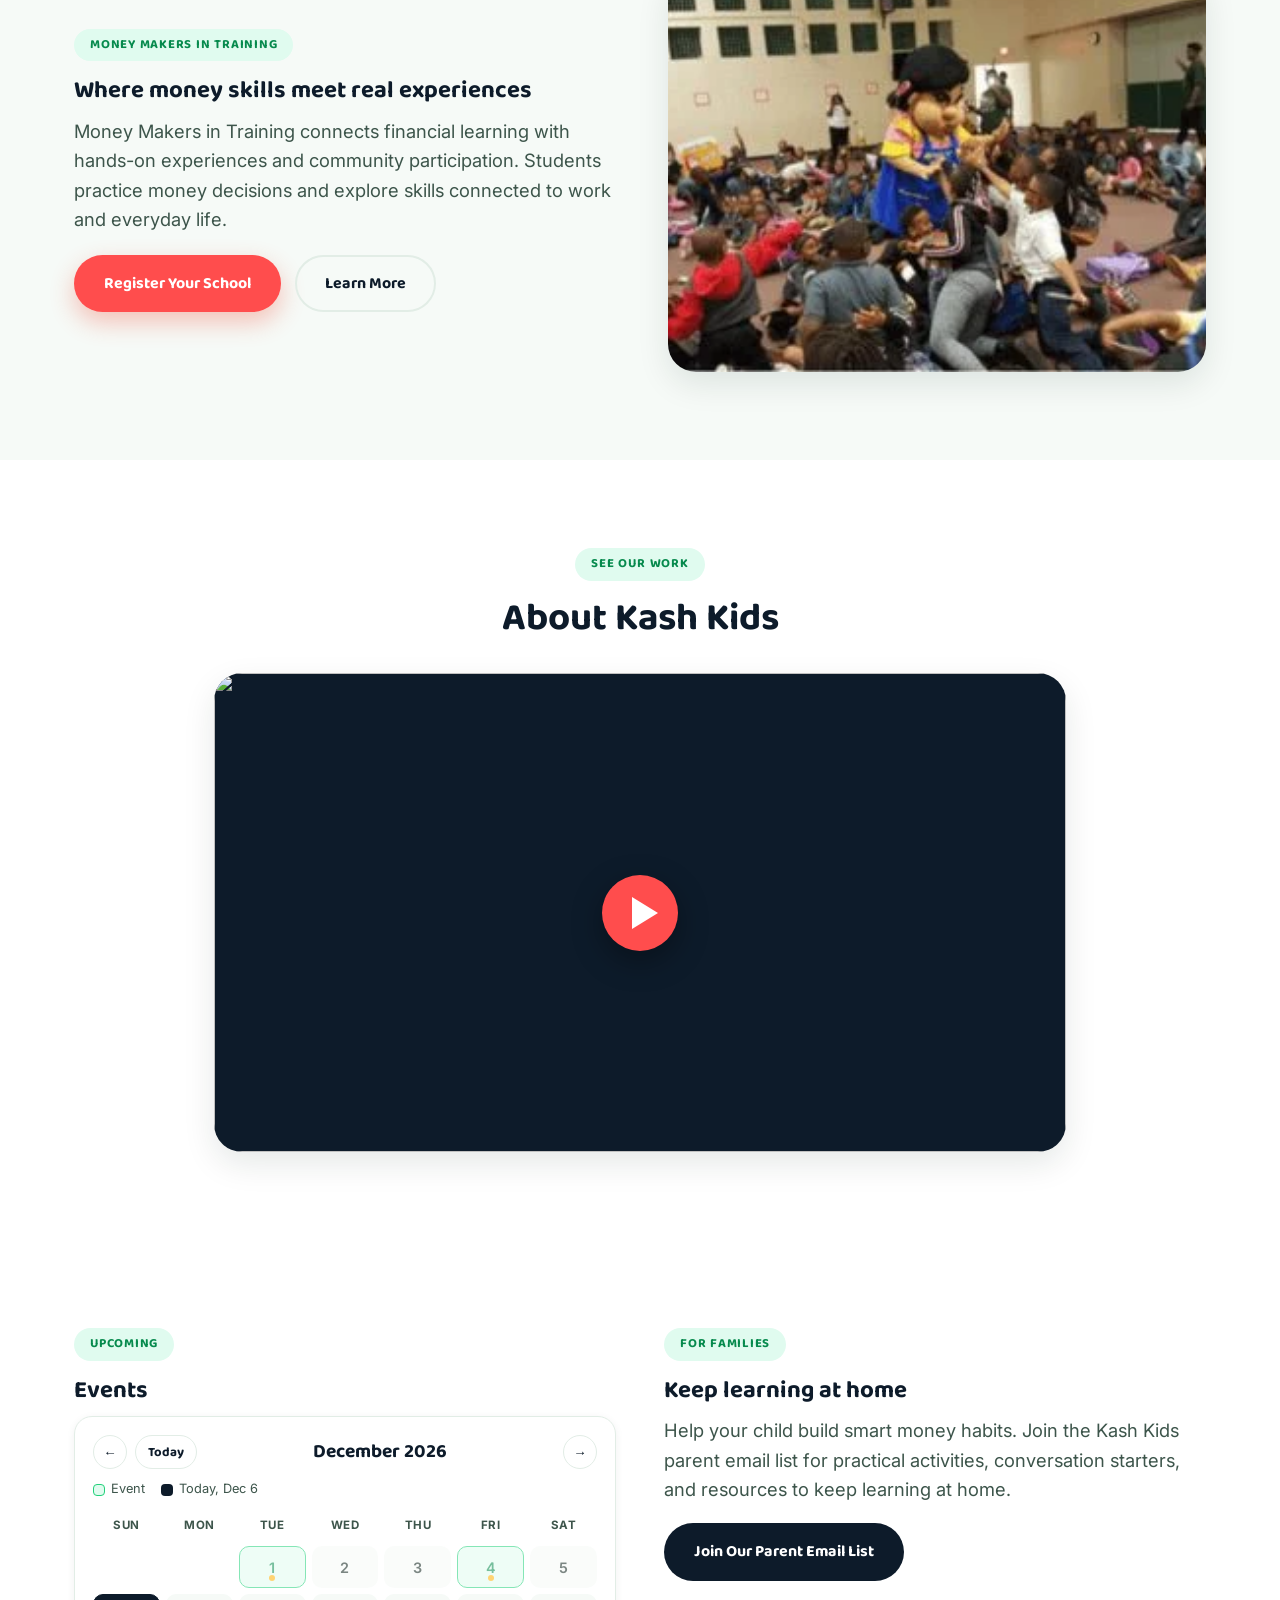
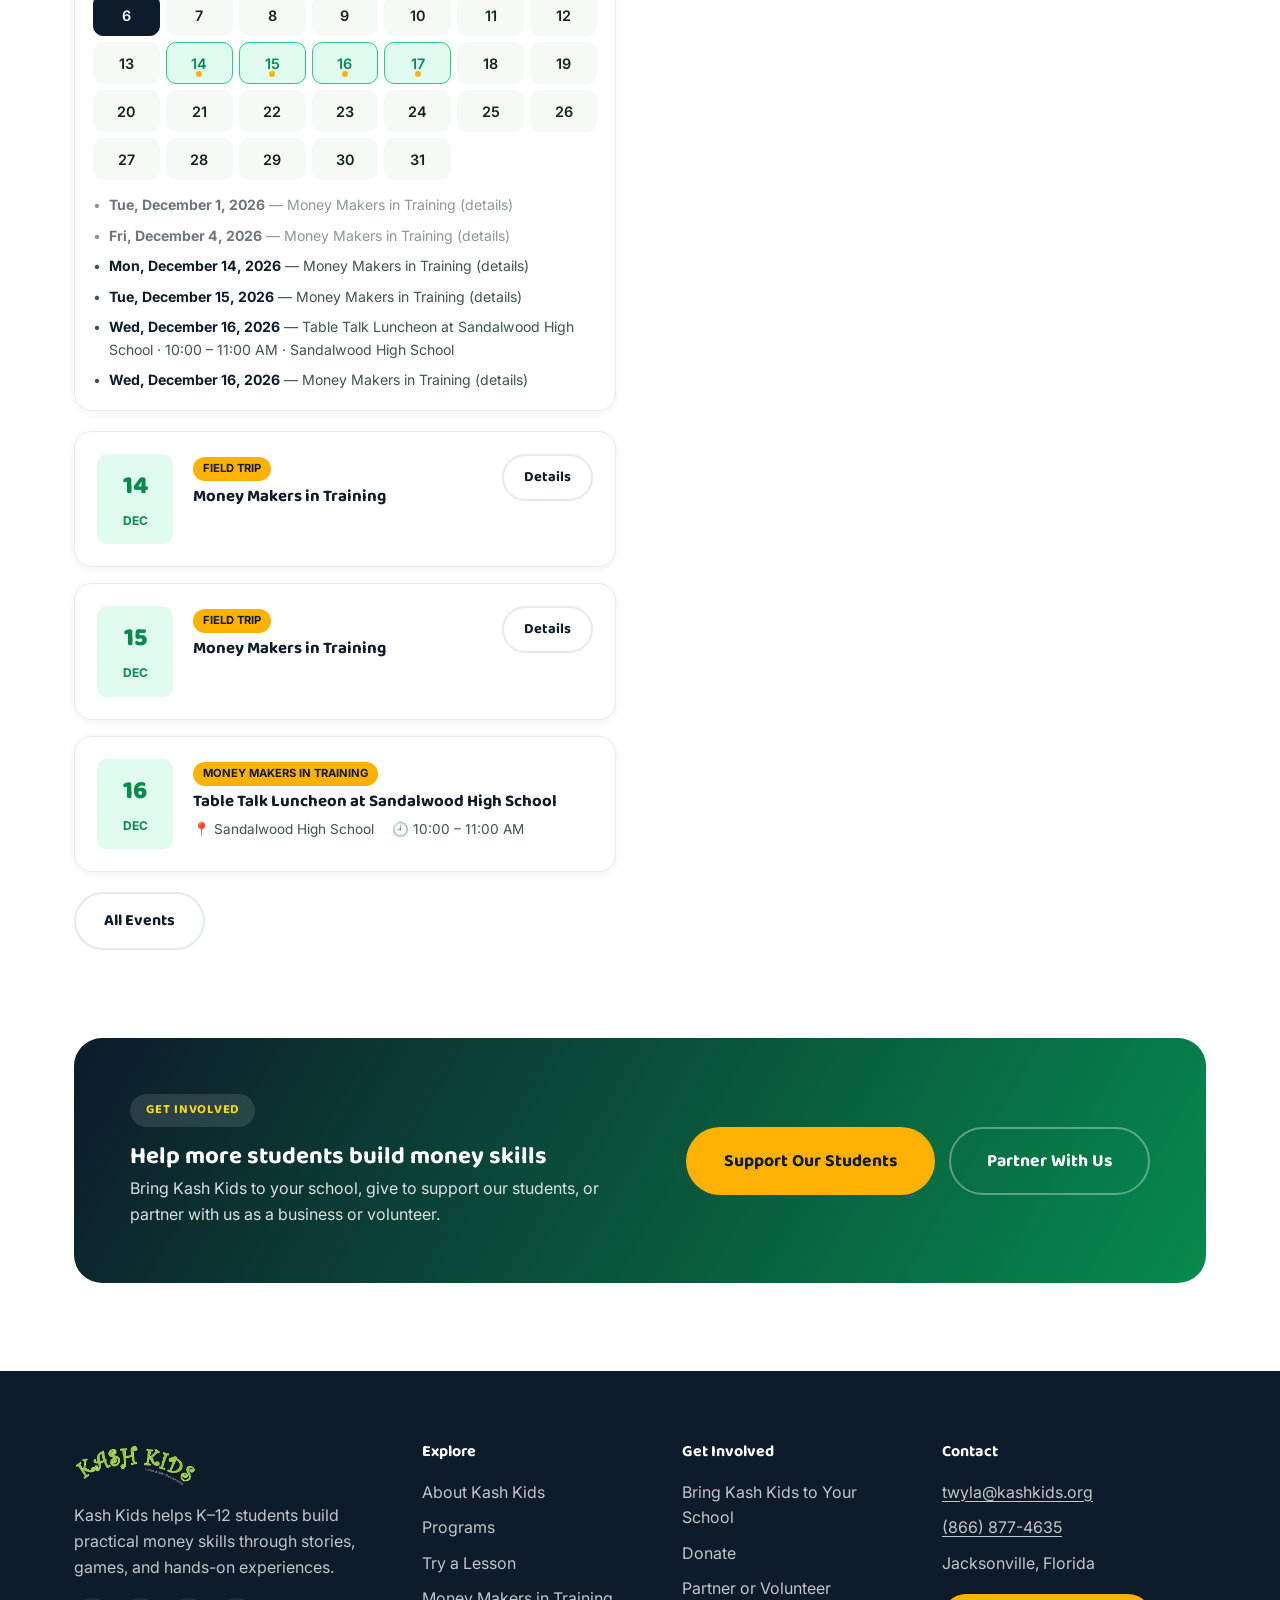
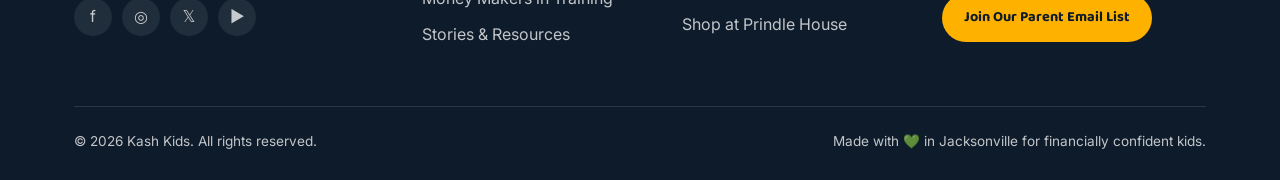
==== commit 609bbb11: "Add MMIT December dates and keep events calendar current - MMIT sessions: Dec 1, 4, 14, 15, 16, 17 2" ====
--- a/index.html
+++ b/index.html
@@ -259,6 +259,7 @@
       <div class="reveal">
         <span class="eyebrow">Upcoming</span>
         <h2>Events</h2>
+        <div class="home-calendar" data-events-calendar data-month-offset="0"></div>
         <div style="display:grid;gap:16px;margin-bottom:20px;" data-events="upcoming" data-limit="3"></div>
         <a href="resources.html#events" class="btn btn-ghost">All Events</a>
       </div>
--- a/css/style.css
+++ b/css/style.css
@@ -246,6 +246,8 @@
 .photo-card{border-radius:var(--radius-lg);overflow:hidden;aspect-ratio:4/3;box-shadow:var(--shadow-sm);}
 .photo-card img{width:100%;height:100%;object-fit:cover;transition:transform .3s ease;}
 .photo-card:hover img{transform:scale(1.05);}
+.photo-wide{aspect-ratio:5/2;margin:0;}
+@media (max-width:640px){ .photo-wide{aspect-ratio:16/9;} }
 .split-art img{border-radius:var(--radius-lg);width:100%;aspect-ratio:4/3;object-fit:cover;box-shadow:var(--shadow-md);}
 
 /* ---------- Section headers ---------- */
@@ -452,6 +454,68 @@
   border-radius:var(--radius-pill);background:var(--gold-500);color:var(--navy-900);margin-bottom:6px;
 }
 .event-details{display:flex;gap:18px;font-size:.85rem;color:var(--ink-soft);margin-top:8px;flex-wrap:wrap;}
+
+/* Homepage monthly events calendar */
+.home-calendar{
+  background:#fff;border:1px solid var(--line);border-radius:var(--radius-md);
+  box-shadow:var(--shadow-sm);padding:18px;margin:0 0 20px;
+}
+.calendar-head{
+  display:flex;align-items:center;justify-content:space-between;gap:10px;margin-bottom:10px;
+}
+.calendar-nav-group{display:flex;align-items:center;gap:8px;}
+.calendar-month{
+  margin:0;font-size:1.2rem;font-family:var(--font-head);color:var(--navy-900);
+  text-align:center;flex:1;
+}
+.calendar-nav{
+  width:34px;height:34px;border-radius:50%;border:1px solid var(--line);background:#fff;color:var(--navy-900);
+  display:flex;align-items:center;justify-content:center;cursor:pointer;font-weight:700;
+  transition:background .15s,border-color .15s,color .15s;
+}
+.calendar-nav:hover{background:var(--green-100);border-color:var(--green-500);color:var(--green-700);}
+.calendar-today{
+  height:34px;border-radius:var(--radius-pill);border:1px solid var(--line);background:#fff;color:var(--navy-900);
+  padding:0 12px;font:700 .82rem/1 var(--font-head);cursor:pointer;transition:background .15s,border-color .15s,color .15s;
+}
+.calendar-today:hover{background:var(--green-100);border-color:var(--green-500);color:var(--green-700);}
+.calendar-key{display:block;font-size:.8rem;color:var(--ink-soft);margin-bottom:10px;}
+.calendar-grid{
+  display:grid;grid-template-columns:repeat(7,minmax(0,1fr));gap:6px;
+}
+.calendar-dow{
+  text-align:center;font-size:.72rem;font-weight:700;text-transform:uppercase;
+  color:var(--ink-soft);letter-spacing:.04em;padding:6px 0;
+}
+.calendar-day{
+  min-height:42px;border-radius:10px;background:var(--paper-soft);border:1px solid transparent;
+  display:flex;align-items:center;justify-content:center;font-weight:600;font-size:.9rem;
+}
+.calendar-day.is-empty{background:transparent;border-color:transparent;}
+.calendar-day.has-event{
+  background:var(--green-100);border-color:var(--green-500);color:var(--green-700);position:relative;
+}
+.calendar-day .dot{
+  width:6px;height:6px;border-radius:50%;background:var(--gold-500);position:absolute;bottom:6px;
+}
+.calendar-day.is-past{opacity:.55;}
+.calendar-day.is-today{
+  background:var(--navy-900);border-color:var(--navy-900);color:#fff;opacity:1;position:relative;
+}
+.calendar-day.is-today.has-event{box-shadow:0 0 0 3px var(--green-500);}
+.calendar-key{display:flex;align-items:center;gap:6px;flex-wrap:wrap;}
+.key-swatch{display:inline-block;width:12px;height:12px;border-radius:4px;border:1px solid transparent;}
+.key-swatch.key-event{background:var(--green-100);border-color:var(--green-500);}
+.key-swatch.key-today{background:var(--navy-900);margin-left:10px;}
+.calendar-next-label{
+  margin:6px 0 0;font:700 .75rem/1 var(--font-head);text-transform:uppercase;letter-spacing:.06em;color:var(--green-700);
+}
+.calendar-item.is-past{opacity:.6;}
+.calendar-list{margin:14px 0 0;display:grid;gap:8px;}
+.calendar-item{
+  display:flex;align-items:flex-start;gap:8px;font-size:.88rem;color:var(--ink-soft);
+}
+.calendar-item b{color:var(--navy-900);}
 
 /* ---------- FAQ ---------- */
 .faq-item{border-bottom:1px solid var(--line);}
@@ -598,6 +662,9 @@
 .session-list{display:grid;gap:14px;}
 .session-card{display:flex;gap:18px;background:#fff;border:1px solid var(--line);border-radius:var(--radius-md);padding:18px;}
 .session-card h3{font-size:1.05rem;margin:0 0 4px;}
+.event-flyer{margin:20px 0 0;max-width:360px;}
+.event-flyer img{width:100%;height:auto;display:block;border-radius:var(--radius-md);border:1px solid var(--line);}
+.event-flyer figcaption{font-size:.9rem;color:var(--ink-soft);margin-top:8px;}
 .form-card{background:#fff;border:1px solid var(--line);border-radius:var(--radius-lg);padding:36px;box-shadow:var(--shadow-md);}
 @media (max-width:600px){.form-card{padding:24px;}}
 .form-status{margin-bottom:16px;font-size:.92rem;color:var(--error-500);}
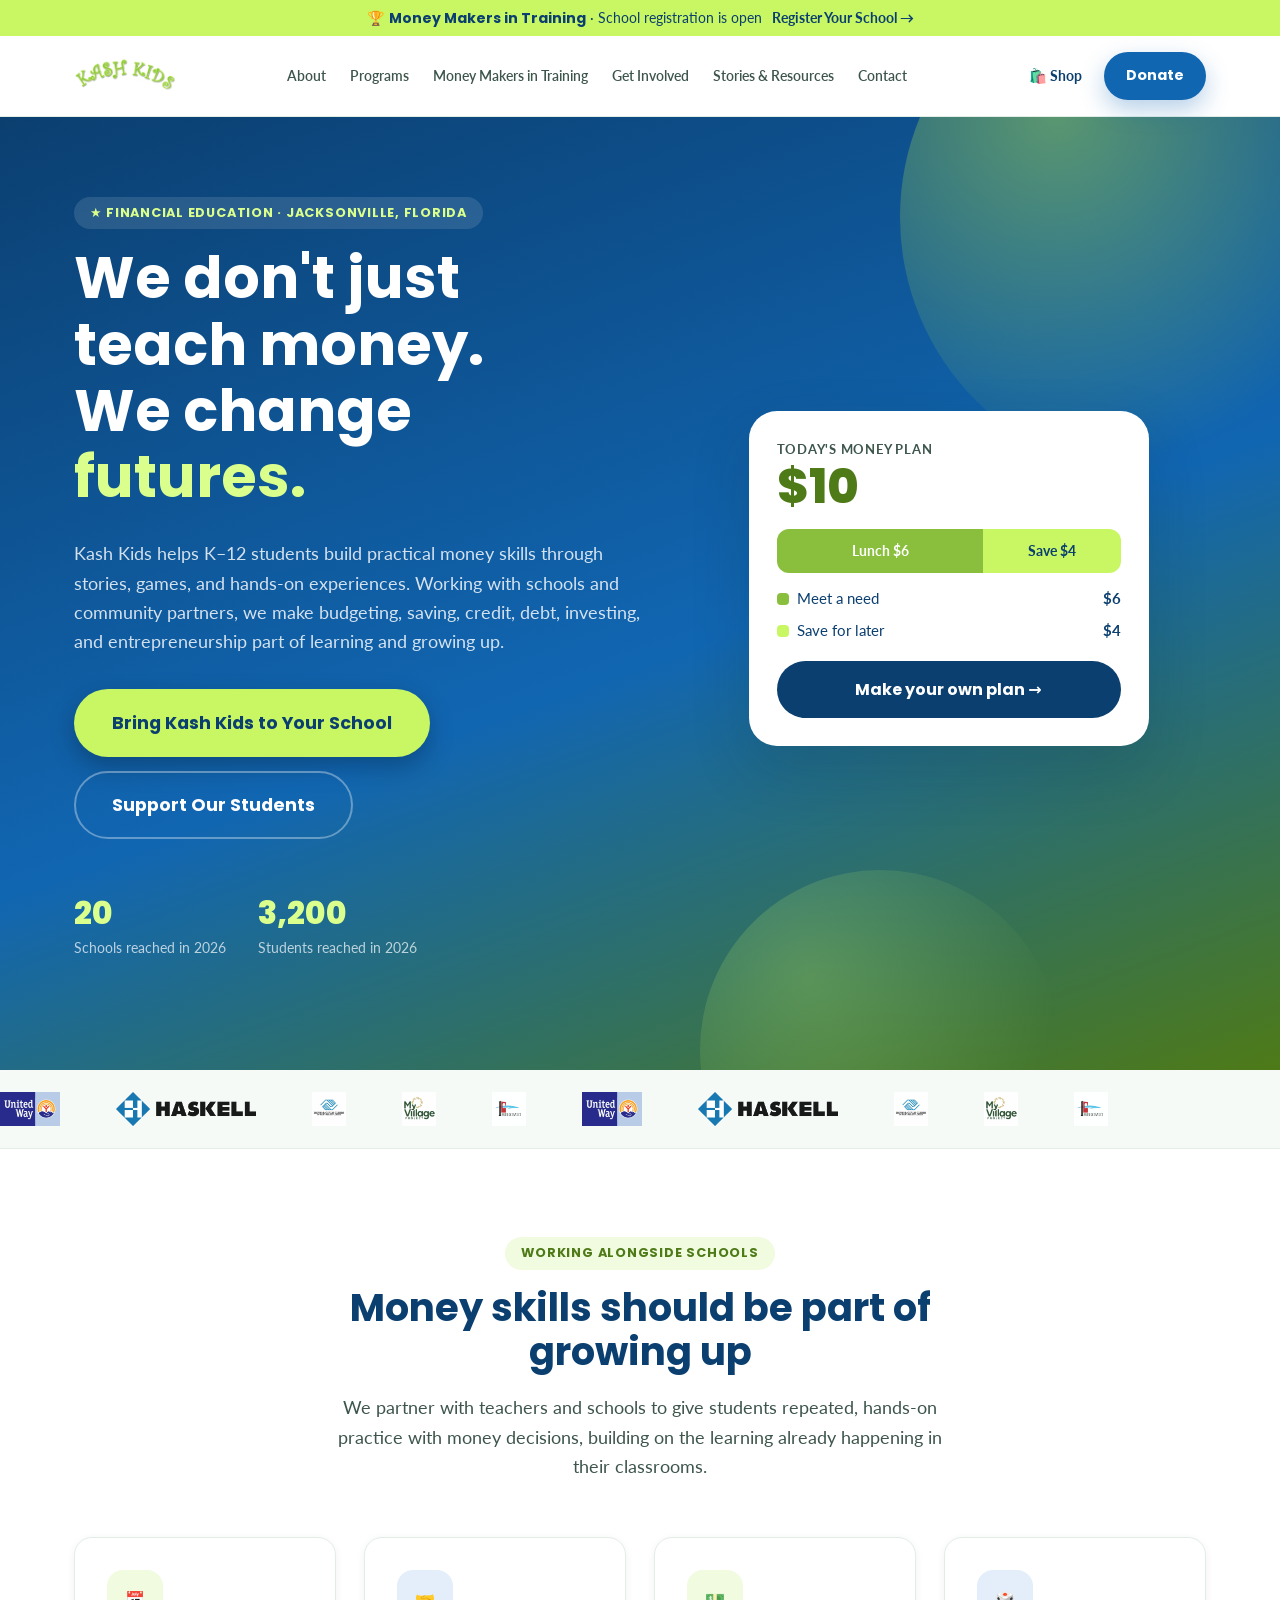
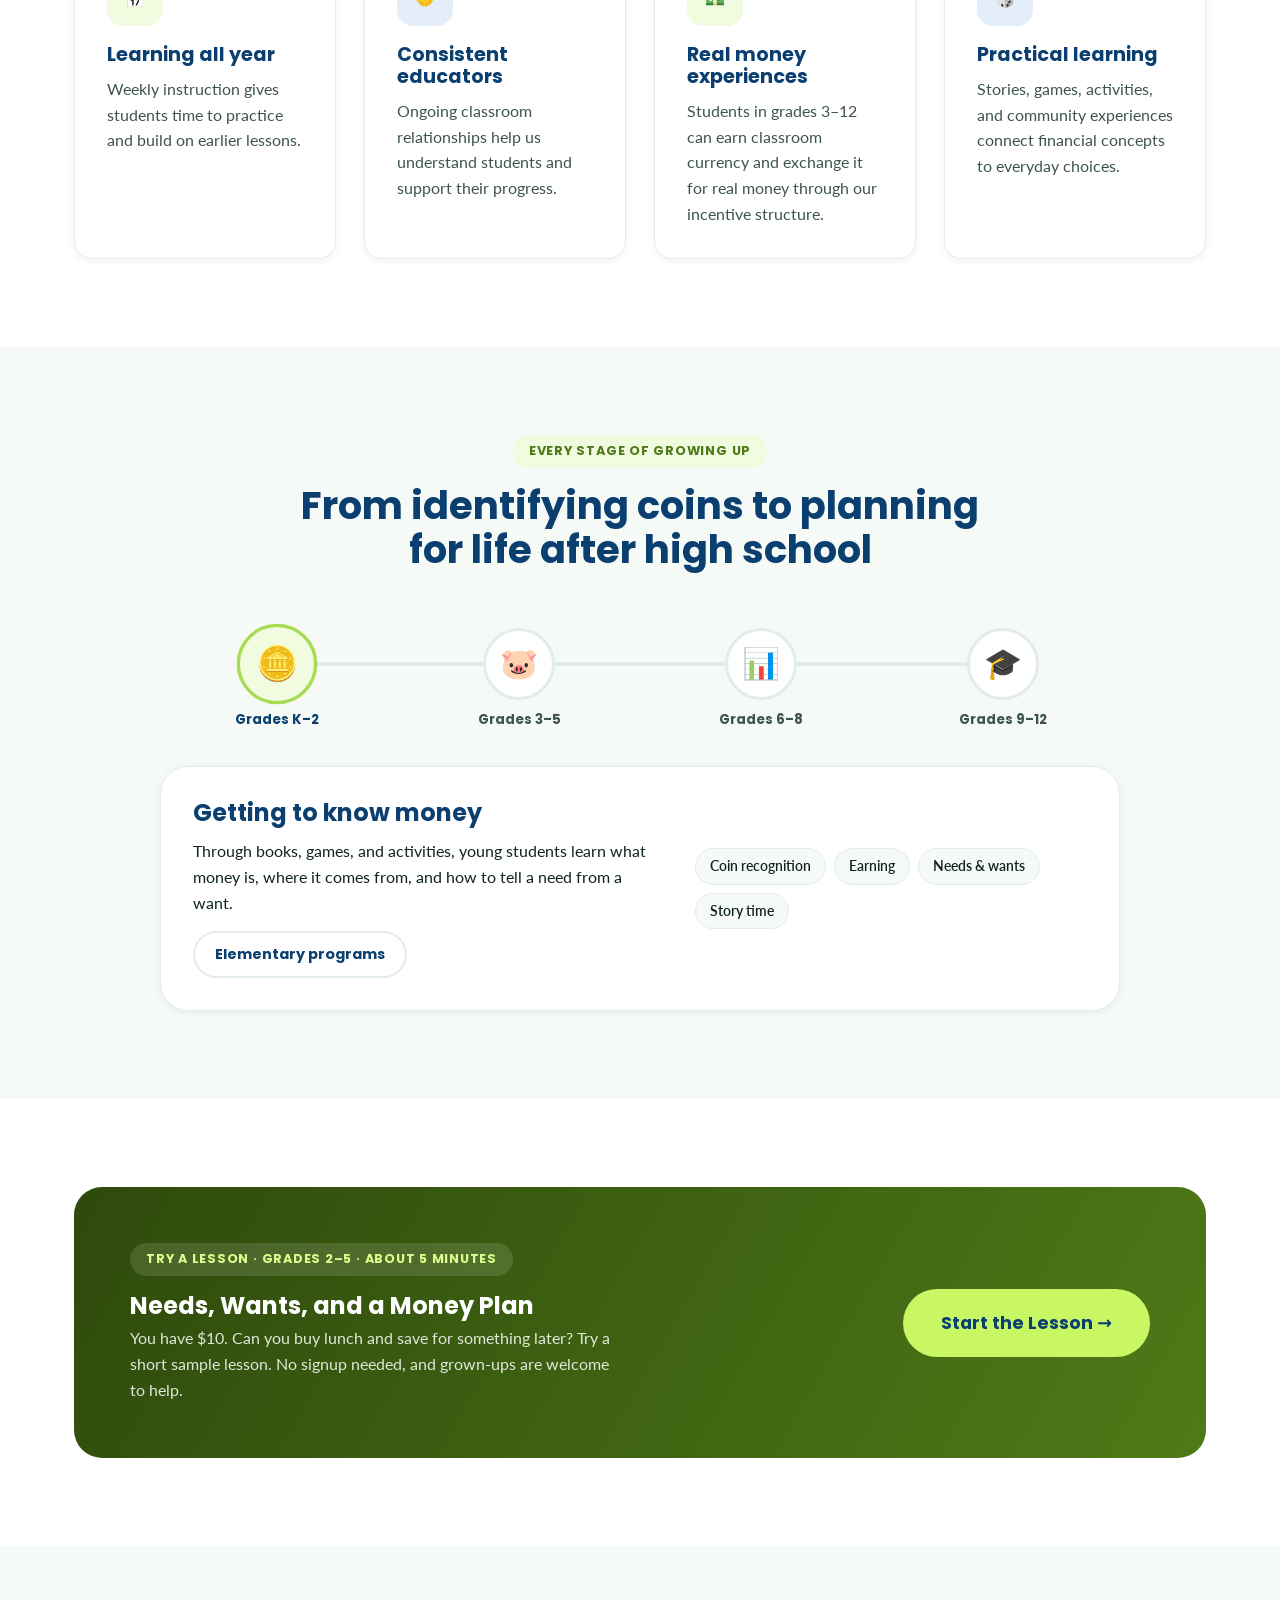
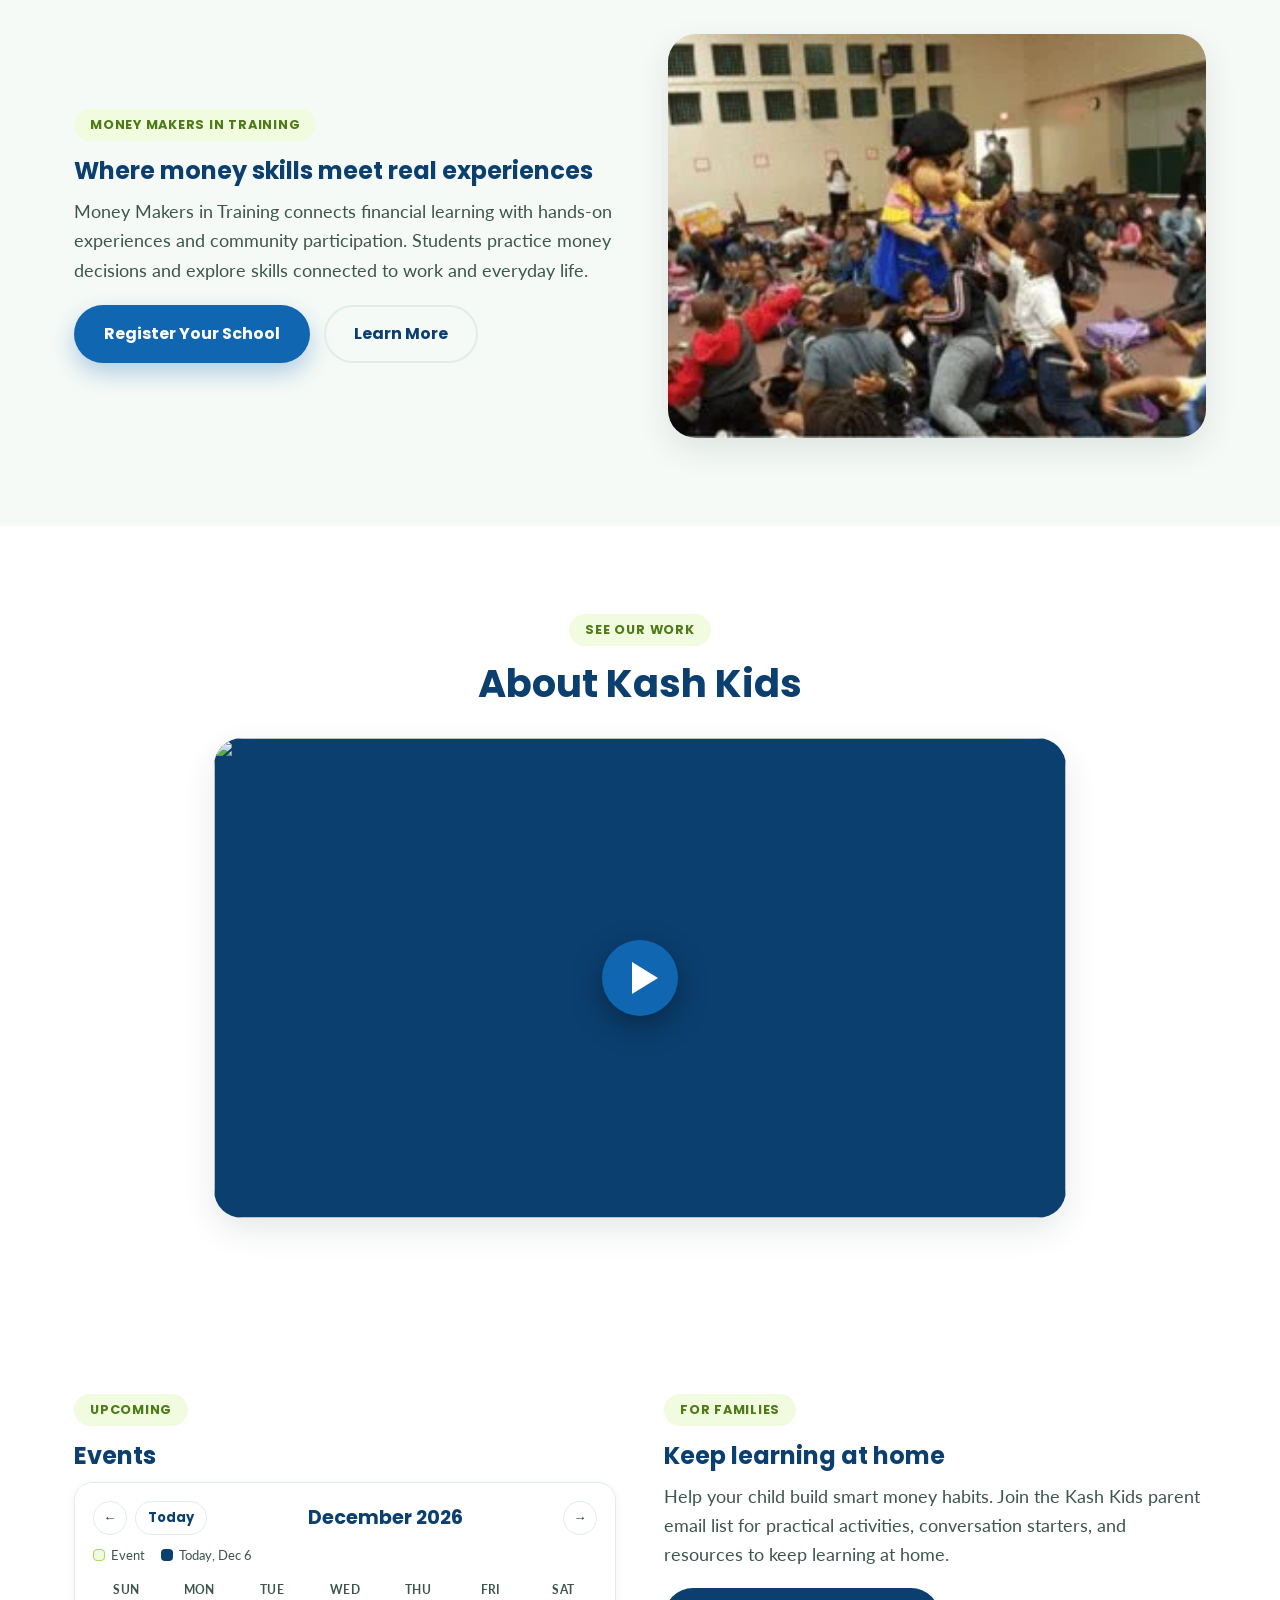
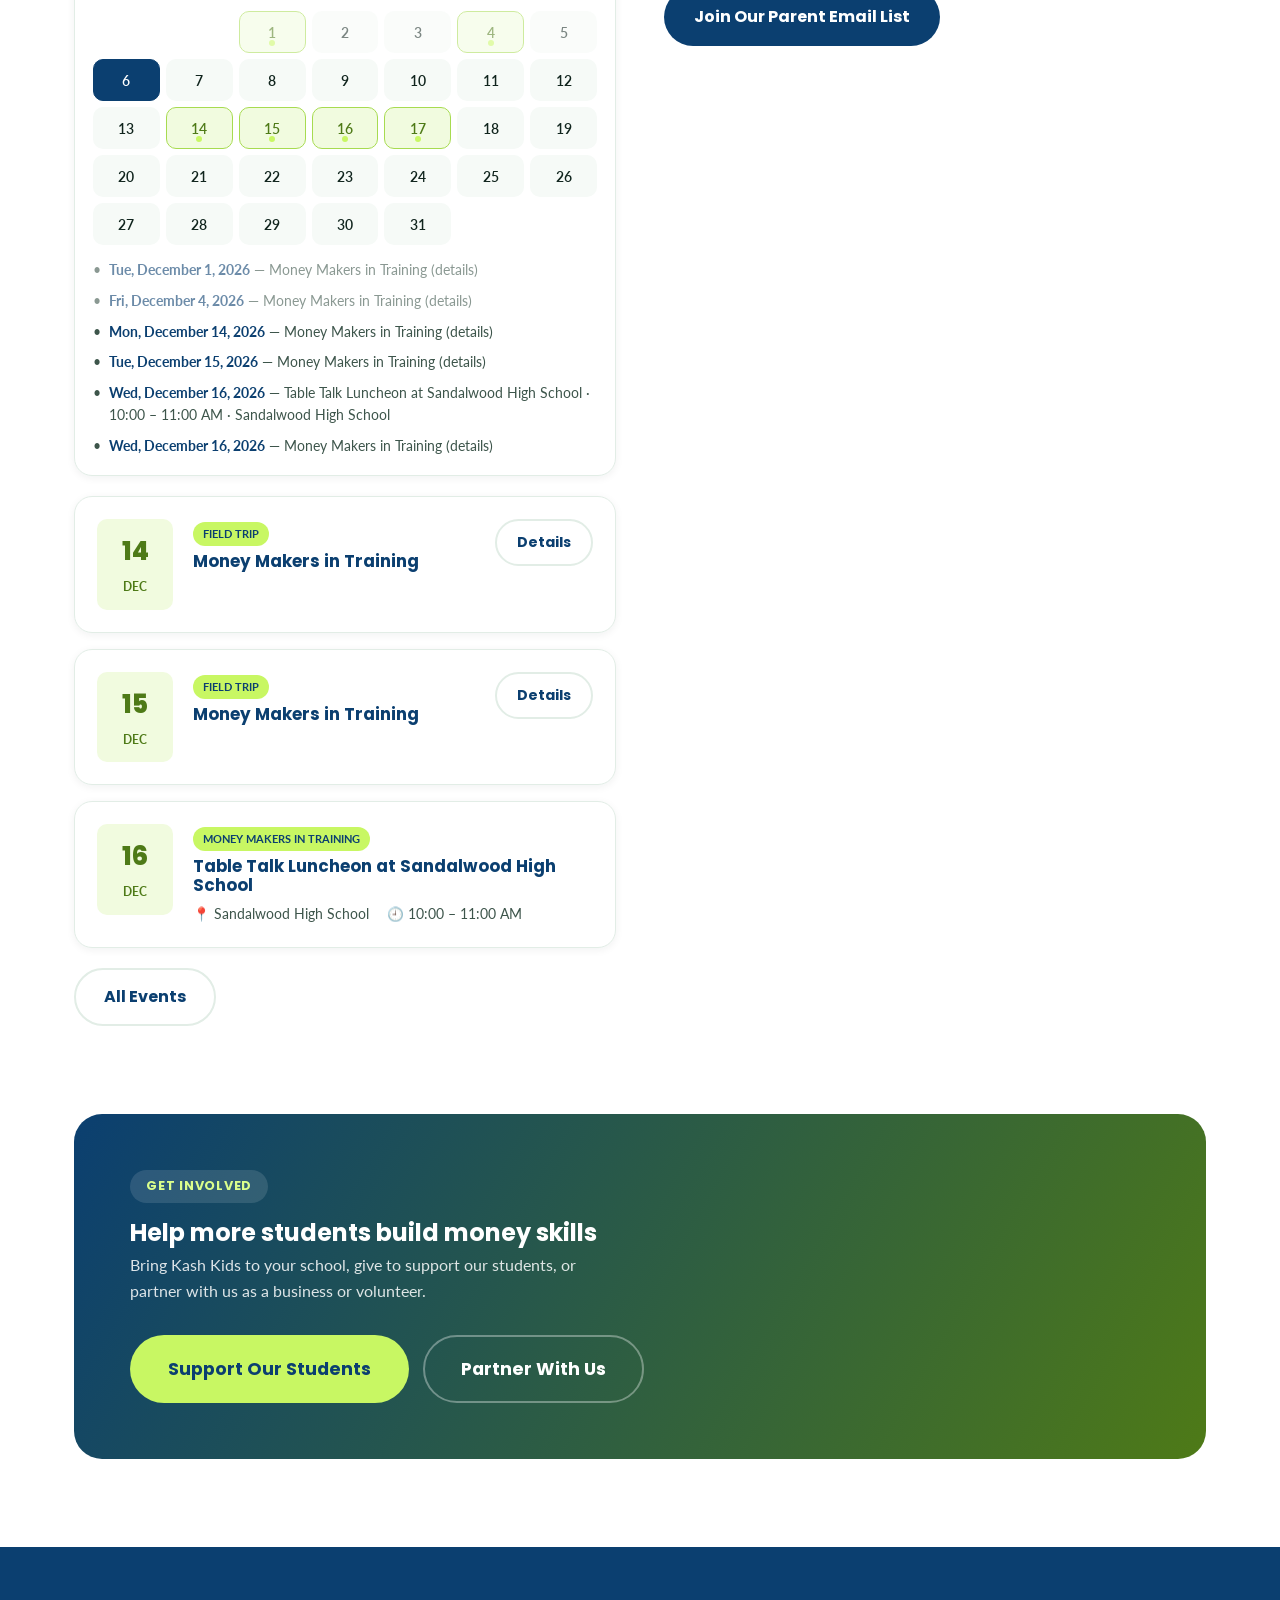
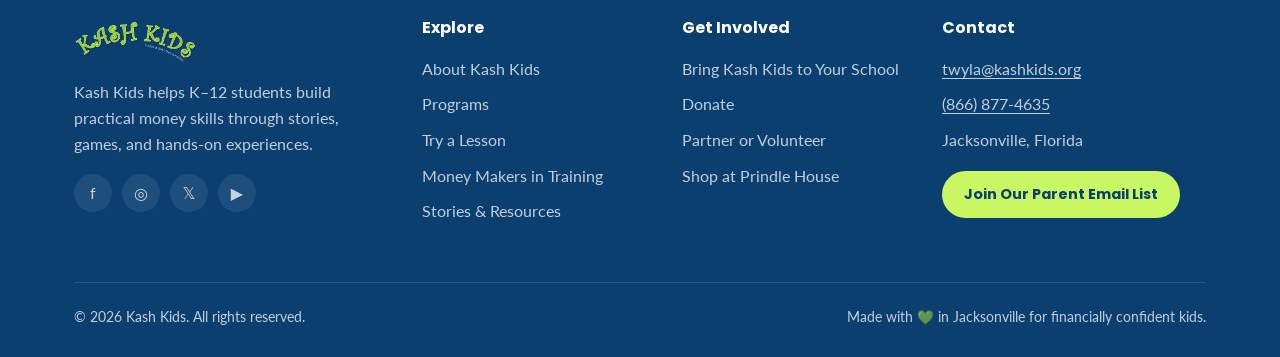
==== commit 1fc12522: "Rebrand to the Kash Kids Brand Guide colors and fonts - Palette: brand greens #89BF3D, #A7DB50, #C8F" ====
--- a/index.html
+++ b/index.html
@@ -7,7 +7,7 @@
 <meta name="description" content="Kash Kids helps K–12 students build practical money skills through stories, games, and hands-on experiences, working with schools and community partners in Jacksonville, Florida.">
 <link rel="icon" href="data:image/svg+xml,<svg xmlns=%22http://www.w3.org/2000/svg%22 viewBox=%220 0 100 100%22><circle cx=%2250%22 cy=%2250%22 r=%2245%22 fill=%22%2300B368%22/><text x=%2250%22 y=%2266%22 font-size=%2255%22 text-anchor=%22middle%22 fill=%22white%22 font-family=%22sans-serif%22>%24</text></svg>">
 <link rel="preconnect" href="https://fonts.googleapis.com">
-<link href="https://fonts.googleapis.com/css2?family=Baloo+2:wght@500;700;800&family=Inter:wght@400;500;600;700&display=swap" rel="stylesheet">
+<link href="https://fonts.googleapis.com/css2?family=Poppins:wght@500;600;700;800&family=Lato:wght@400;700;900&display=swap" rel="stylesheet">
 <link rel="stylesheet" href="css/style.css">
 </head>
 <body>
--- a/css/style.css
+++ b/css/style.css
@@ -3,22 +3,26 @@
    ========================================================================== */
 
 :root{
-  /* Brand palette — energetic, saturated green + punchy coral/gold */
-  --green-900:#063d1f;
-  --green-700:#068a4d;
-  --green-600:#00b368;
-  --green-500:#22d17a;
-  --green-400:#5cf0a3;
-  --green-100:#e0fbef;
-
-  --navy-900:#0d1b2a;
-  --navy-700:#16324a;
-
-  --gold-500:#ffb100;
-  --gold-400:#ffd60a;
-
-  --coral-500:#ff4d4d;
-  --coral-600:#e6303f;
+  /* Brand palette — from the Kash Kids Brand Guide.
+     Brand colors: #89BF3D, #A7DB50, #C8F763 (greens) and #1166B2 (blue).
+     The brand greens are too light for text on white, so text uses the
+     darker greens (700/900); the bright greens are for fills and accents. */
+  --green-900:#2e4a0c;   /* deep green — text on light green */
+  --green-700:#4e7a17;   /* text-safe green on white (5.1:1) */
+  --green-600:#89BF3D;   /* brand green */
+  --green-500:#A7DB50;   /* brand green, light */
+  --green-400:#C8F763;   /* brand lime */
+  --green-100:#f1fbdf;
+
+  --navy-900:#0b3f70;    /* deep brand blue — headings, dark sections */
+  --navy-700:#1166B2;    /* brand blue */
+
+  /* Accent slots now map to brand colors */
+  --gold-500:#C8F763;    /* lime accent (on dark backgrounds / with dark text) */
+  --gold-400:#dbff8c;
+  --coral-500:#1166B2;   /* primary action = brand blue (5.9:1 with white) */
+  --coral-600:#0d528f;
+  --star:#f5b301;        /* review stars only */
 
   /* Semantic — decoupled from brand so correct/wrong always read as green/red */
   --success-500:#22c55e;
@@ -42,8 +46,8 @@
   --shadow-lg:0 24px 60px rgba(13,40,30,.16);
 
   --container:1180px;
-  --font-head:"Baloo 2", "Poppins", system-ui, sans-serif;
-  --font-body:"Inter", system-ui, -apple-system, sans-serif;
+  --font-head:"Poppins", system-ui, sans-serif;
+  --font-body:"Lato", system-ui, -apple-system, sans-serif;
 
   color-scheme: light;
 }
@@ -109,8 +113,8 @@
   white-space:nowrap;
 }
 .btn:active{transform:translateY(1px) scale(.98);}
-.btn-primary{background:var(--coral-500);color:#fff;box-shadow:0 10px 24px rgba(240,71,47,.32);}
-.btn-primary:hover{background:var(--coral-600);transform:translateY(-2px);box-shadow:0 14px 30px rgba(240,71,47,.4);}
+.btn-primary{background:var(--coral-500);color:#fff;box-shadow:0 10px 24px rgba(17,102,178,.30);}
+.btn-primary:hover{background:var(--coral-600);transform:translateY(-2px);box-shadow:0 14px 30px rgba(17,102,178,.38);}
 .btn-secondary{background:var(--navy-900);color:#fff;}
 .btn-secondary:hover{background:var(--green-700);transform:translateY(-2px);}
 .btn-ghost{background:transparent;color:var(--navy-900);border-color:var(--line);}
@@ -118,6 +122,9 @@
 .btn-ghost.on-dark{color:#fff;border-color:rgba(255,255,255,.35);}
 .btn-ghost.on-dark:hover{border-color:#fff;}
 .btn-gold{background:var(--gold-500);color:var(--navy-900);}
+/* On the blue hero, the primary action switches to brand lime so it stands out */
+.hero .btn-primary{background:var(--green-400);color:var(--navy-900);box-shadow:0 10px 24px rgba(0,0,0,.25);}
+.hero .btn-primary:hover{background:var(--gold-400);}
 .btn-gold:hover{background:var(--gold-400);transform:translateY(-2px);}
 .btn-lg{padding:18px 36px;font-size:1.1rem;}
 .btn-sm{padding:10px 20px;font-size:.9rem;}
@@ -136,7 +143,7 @@
 }
 .brand{display:flex;align-items:center;gap:10px;font-family:var(--font-head);font-weight:800;font-size:1.35rem;color:var(--navy-900);}
 .brand .logo-mark{width:42px;height:42px;flex:none;}
-.brand .brand-kash{color:var(--green-600);}
+.brand .brand-kash{color:var(--green-700);}
 .brand .brand-kids{color:var(--coral-500);}
 .logo-img{height:38px;width:auto;display:block;}
 .logo-img-footer{height:46px;}
@@ -150,7 +157,7 @@
 .nav-desktop a:hover, .nav-desktop a.active{background:var(--green-100);color:var(--green-700);}
 .header-cta{display:flex;align-items:center;gap:10px;}
 .nav-shop{font-weight:700;font-size:.9rem;color:var(--navy-900);padding:9px 12px;border-radius:var(--radius-pill);display:inline-flex;align-items:center;gap:6px;}
-.nav-shop:hover{background:#fff3d6;}
+.nav-shop:hover{background:var(--green-100);}
 .nav-toggle{
   display:none;background:none;border:none;cursor:pointer;padding:8px;
   flex-direction:column;gap:5px;
@@ -192,7 +199,7 @@
 /* ---------- Hero ---------- */
 .hero{
   position:relative;overflow:hidden;
-  background:linear-gradient(160deg,var(--navy-900) 0%,var(--green-900) 55%,var(--green-700) 100%);
+  background:linear-gradient(160deg,var(--navy-900) 0%,var(--navy-700) 55%,var(--green-700) 100%);
   color:#fff;
   padding:80px 0 110px;
 }
@@ -218,7 +225,7 @@
   display:flex;flex-direction:column;align-items:center;justify-content:center;gap:8px;
   color:var(--navy-900);text-align:center;padding:20px;
 }
-.coin-orbit .center-card .big{font-family:var(--font-head);font-size:2.4rem;font-weight:800;color:var(--green-600);}
+.coin-orbit .center-card .big{font-family:var(--font-head);font-size:2.4rem;font-weight:800;color:var(--green-700);}
 .floating-chip{
   position:absolute;background:#fff;border-radius:var(--radius-md);
   box-shadow:var(--shadow-md);padding:12px 16px;
@@ -270,15 +277,15 @@
 .card:hover{transform:translateY(-6px);box-shadow:var(--shadow-md);}
 .card .icon-badge{
   width:56px;height:56px;border-radius:16px;display:flex;align-items:center;justify-content:center;
-  background:var(--green-100);color:var(--green-600);margin-bottom:18px;
+  background:var(--green-100);color:var(--green-700);margin-bottom:18px;
 }
 .card h3{font-size:1.2rem;}
 .card p{color:var(--ink-soft);margin-bottom:0;}
 
 /* Value/feature cards with color variants */
-.card.c-gold .icon-badge{background:#fff3d6;color:#a06d00;}
-.card.c-coral .icon-badge{background:#ffe4e0;color:var(--coral-600);}
-.card.c-navy .icon-badge{background:#e6edf5;color:var(--navy-700);}
+.card.c-gold .icon-badge{background:var(--green-100);color:var(--green-700);}
+.card.c-coral .icon-badge{background:#e3eefa;color:var(--coral-600);}
+.card.c-navy .icon-badge{background:#e3eefa;color:var(--navy-700);}
 
 /* Program cards */
 .program-card{
@@ -293,8 +300,8 @@
 }
 .program-media.m1{background:linear-gradient(135deg,var(--green-600),var(--green-400));}
 .program-media.m2{background:linear-gradient(135deg,var(--coral-600),var(--coral-500));}
-.program-media.m3{background:linear-gradient(135deg,#20406b,#3f6ea5);}
-.program-media.m4{background:linear-gradient(135deg,#a06d00,var(--gold-500));}
+.program-media.m3{background:linear-gradient(135deg,var(--navy-900),var(--navy-700));}
+.program-media.m4{background:linear-gradient(135deg,var(--green-700),var(--green-600));}
 .program-body{padding:26px;display:flex;flex-direction:column;gap:10px;flex:1;}
 .program-tag{
   align-self:flex-start;font-size:.75rem;font-weight:700;text-transform:uppercase;letter-spacing:.05em;
@@ -305,7 +312,7 @@
 
 /* ---------- Testimonials ---------- */
 .testi-card{background:#fff;border:1px solid var(--line);border-radius:var(--radius-lg);padding:30px;box-shadow:var(--shadow-sm);}
-.testi-stars{color:var(--gold-500);letter-spacing:2px;margin-bottom:10px;font-size:1.1rem;}
+.testi-stars{color:var(--star);letter-spacing:2px;margin-bottom:10px;font-size:1.1rem;}
 .testi-quote{color:var(--ink-soft);font-style:italic;margin-bottom:20px;}
 .testi-person{display:flex;align-items:center;gap:12px;}
 .avatar{
@@ -327,7 +334,7 @@
 
 /* ---------- CTA banner ---------- */
 .cta-banner{
-  background:linear-gradient(120deg,var(--green-700),var(--green-500));
+  background:linear-gradient(120deg,var(--green-900),var(--green-700));
   border-radius:var(--radius-lg);color:#fff;padding:56px;
   display:flex;align-items:center;justify-content:space-between;gap:32px;flex-wrap:wrap;
   position:relative;overflow:hidden;
@@ -403,7 +410,7 @@
 .split.rev > *{direction:ltr;}
 .split-art{position:relative;}
 .check-list li{display:flex;gap:12px;align-items:flex-start;margin-bottom:14px;color:var(--ink-soft);}
-.check-list svg{flex:none;margin-top:3px;color:var(--green-600);}
+.check-list svg{flex:none;margin-top:3px;color:var(--green-700);}
 
 .blob-panel{
   border-radius:var(--radius-lg);
@@ -413,7 +420,7 @@
 }
 .blob-panel.bp1{background:linear-gradient(135deg,var(--green-600),var(--green-400));}
 .blob-panel.bp2{background:linear-gradient(135deg,var(--coral-600),var(--coral-500));}
-.blob-panel.bp3{background:linear-gradient(135deg,#20406b,#3f6ea5);}
+.blob-panel.bp3{background:linear-gradient(135deg,var(--navy-900),var(--navy-700));}
 
 /* ---------- Badges / pills ---------- */
 .pill-row{display:flex;flex-wrap:wrap;gap:10px;}
@@ -524,7 +531,7 @@
   display:flex;justify-content:space-between;align-items:center;font-family:var(--font-head);
   font-weight:700;font-size:1.05rem;color:var(--navy-900);gap:16px;
 }
-.faq-q .plus{transition:transform .2s;flex:none;color:var(--green-600);}
+.faq-q .plus{transition:transform .2s;flex:none;color:var(--green-700);}
 .faq-item.open .faq-q .plus{transform:rotate(45deg);}
 .faq-a{max-height:0;overflow:hidden;transition:max-height .3s ease;color:var(--ink-soft);}
 .faq-a p{padding-bottom:22px;margin:0;}
@@ -532,7 +539,7 @@
 /* ---------- Misc ---------- */
 .divider-space{height:1px;background:var(--line);margin:0;}
 .badge-num{
-  width:36px;height:36px;border-radius:50%;background:var(--green-600);color:#fff;
+  width:36px;height:36px;border-radius:50%;background:var(--green-700);color:#fff;
   display:flex;align-items:center;justify-content:center;font-weight:800;font-family:var(--font-head);flex:none;
 }
 .skip-link{position:absolute;left:-999px;top:0;background:#fff;padding:12px 20px;z-index:1000;}
@@ -555,7 +562,7 @@
 
 /* Focus visibility for keyboard users */
 a:focus-visible, button:focus-visible, input:focus-visible, select:focus-visible, textarea:focus-visible, [tabindex]:focus-visible{
-  outline:3px solid var(--gold-500);outline-offset:3px;
+  outline:3px solid var(--navy-700);outline-offset:3px;
 }
 
 /* Hero money-plan card (homepage) */
@@ -564,7 +571,7 @@
   padding:28px;max-width:400px;margin:0 auto;position:relative;
 }
 .plan-card .plan-label{font-size:.8rem;font-weight:700;text-transform:uppercase;letter-spacing:.06em;color:var(--ink-soft);}
-.plan-card .plan-total{font-family:var(--font-head);font-size:3rem;font-weight:800;color:var(--green-600);line-height:1;margin:4px 0 18px;}
+.plan-card .plan-total{font-family:var(--font-head);font-size:3rem;font-weight:800;color:var(--green-700);line-height:1;margin:4px 0 18px;}
 .plan-bar{display:flex;height:44px;border-radius:12px;overflow:hidden;margin-bottom:14px;}
 .plan-bar span{display:flex;align-items:center;justify-content:center;font-weight:700;font-size:.9rem;color:#fff;
   transform-origin:left;animation:grow-in .9s cubic-bezier(.2,.8,.2,1) both;}
@@ -635,13 +642,13 @@
 @media (max-width:520px){.steps{grid-template-columns:1fr;}}
 .steps li{background:#fff;border:1px solid var(--line);border-radius:var(--radius-md);padding:24px;position:relative;}
 .steps li::before{counter-increment:step;content:counter(step);display:flex;align-items:center;justify-content:center;
-  width:36px;height:36px;border-radius:50%;background:var(--green-600);color:#fff;font-weight:800;font-family:var(--font-head);margin-bottom:12px;}
+  width:36px;height:36px;border-radius:50%;background:var(--green-700);color:#fff;font-weight:800;font-family:var(--font-head);margin-bottom:12px;}
 .steps b{display:block;font-family:var(--font-head);font-size:1.1rem;color:var(--navy-900);margin-bottom:4px;}
 .steps span{color:var(--ink-soft);font-size:.95rem;}
 
 /* Notice / callout */
 .callout{background:var(--green-100);border-radius:var(--radius-md);padding:22px 26px;color:var(--navy-900);}
-.callout.gold{background:#fff6dc;}
+.callout.gold{background:var(--green-100);}
 
 /* Partners */
 .partner-grid{display:grid;grid-template-columns:repeat(auto-fill,minmax(250px,1fr));gap:20px;}
@@ -757,7 +764,7 @@
 @media (max-width:520px){.teach-pair{grid-template-columns:1fr;} .choice-grid.two{grid-template-columns:1fr 1fr;}}
 .teach-pair div{border-radius:var(--radius-md);padding:18px;}
 .teach-pair .need{background:var(--green-100);}
-.teach-pair .want{background:#fff3d6;}
+.teach-pair .want{background:#e3eefa;}
 .teach-pair b{font-family:var(--font-head);font-size:1.15rem;display:block;margin-bottom:4px;}
 .family-box{background:var(--paper-soft);border:2px dashed var(--green-500);border-radius:var(--radius-md);padding:18px 20px;margin:20px 0 24px;}
 .end-actions{display:flex;flex-wrap:wrap;gap:10px;}
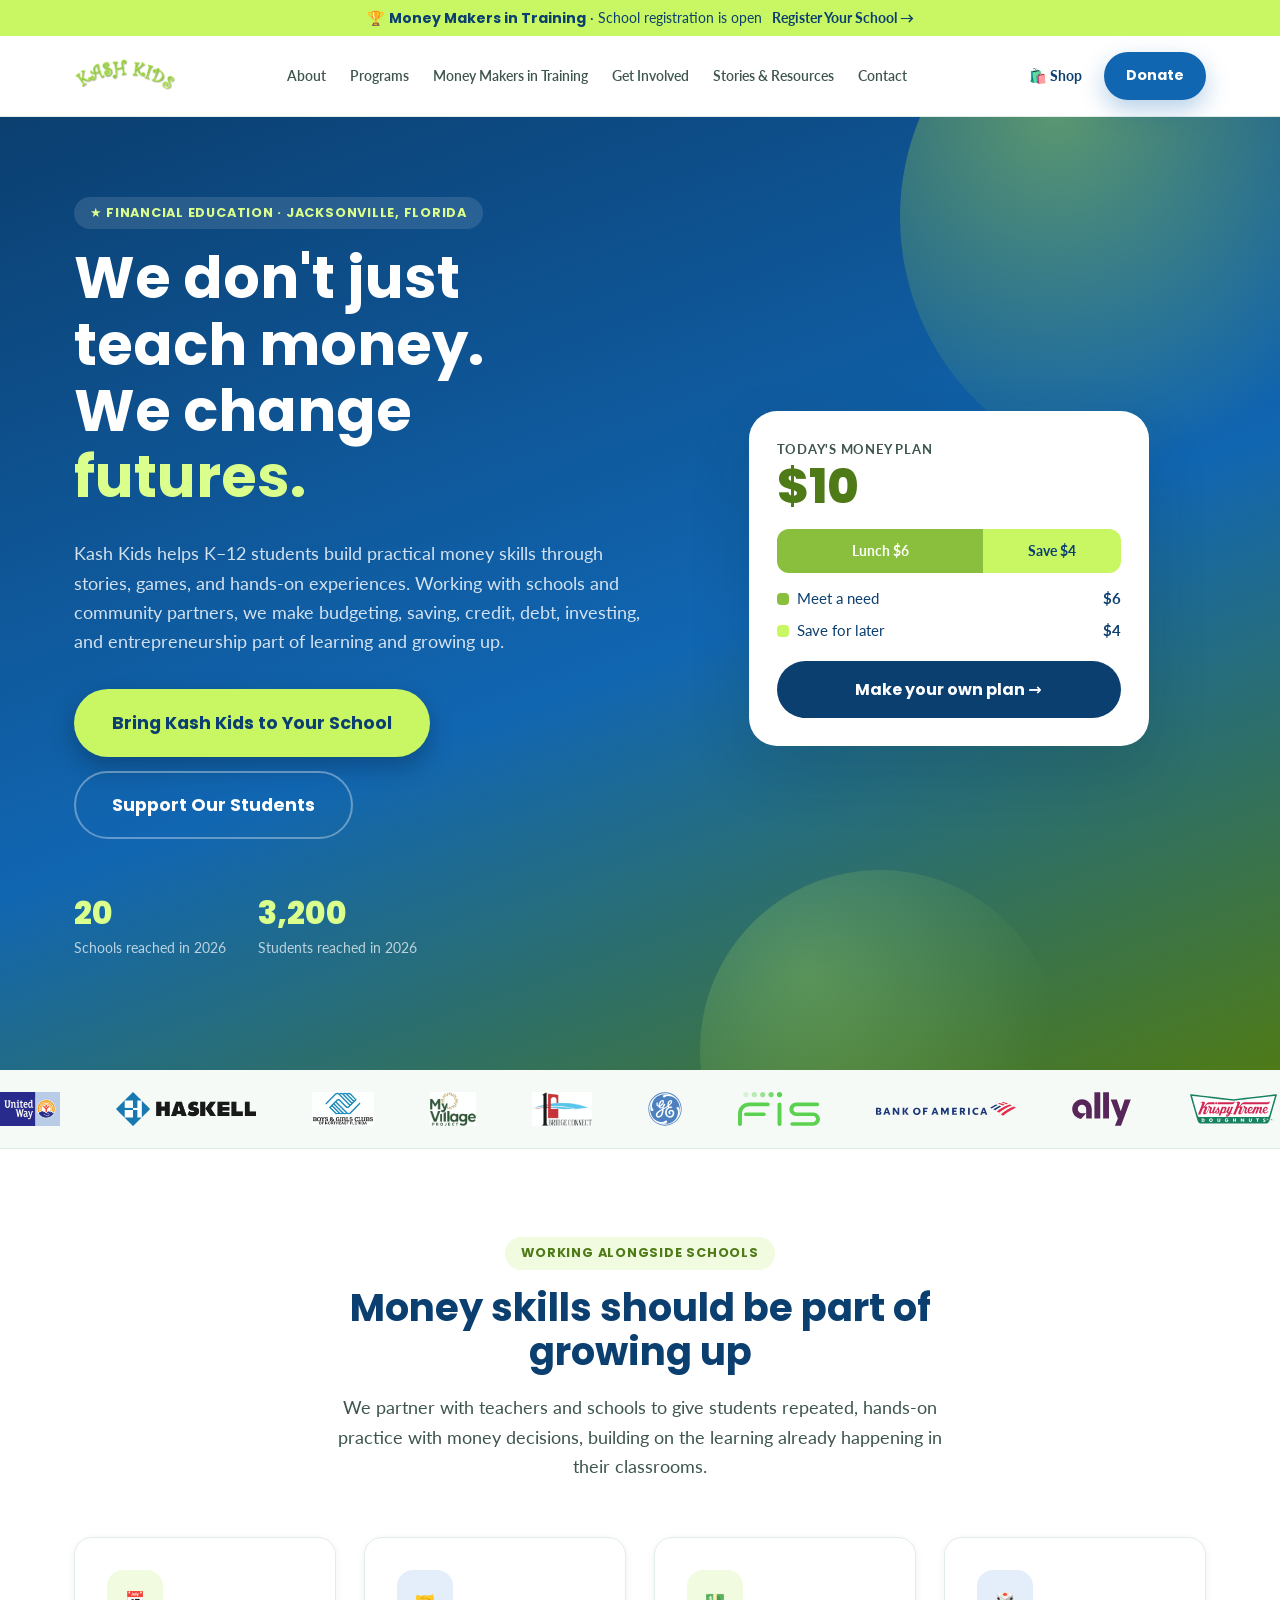
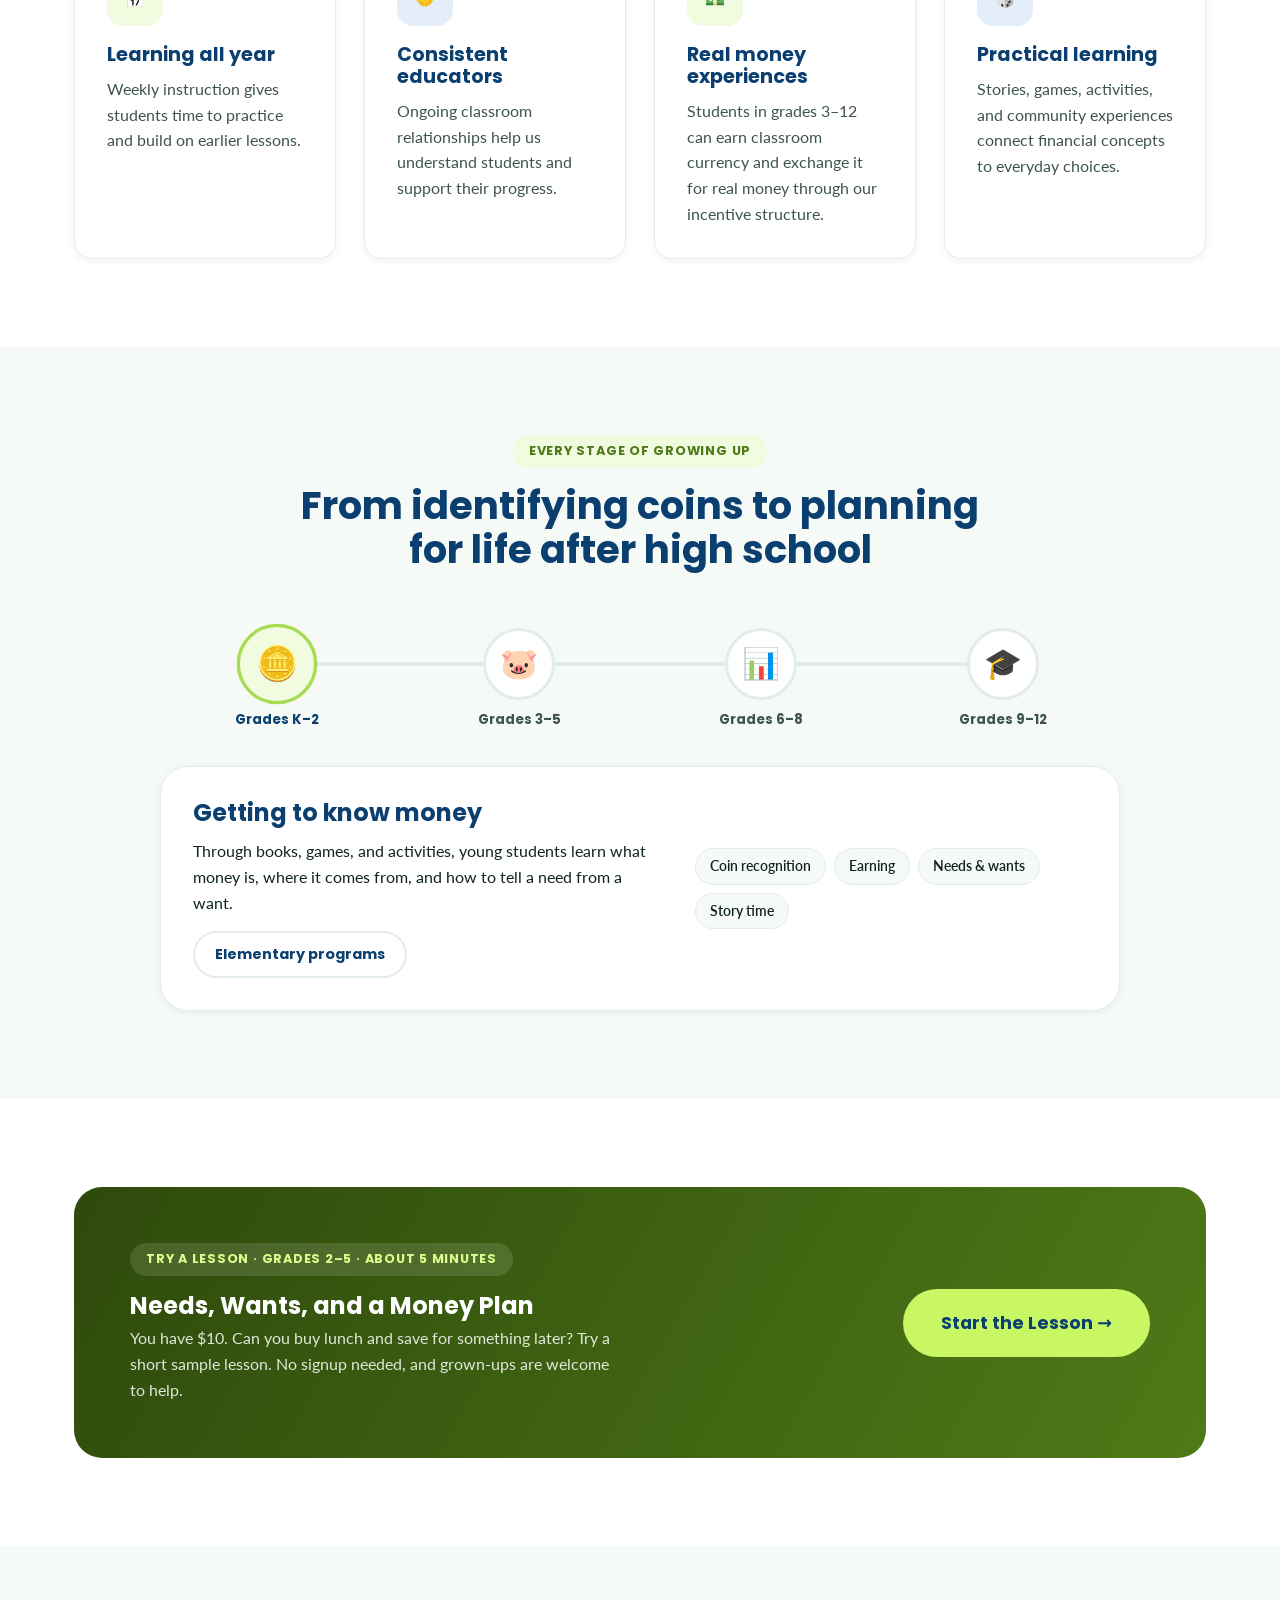
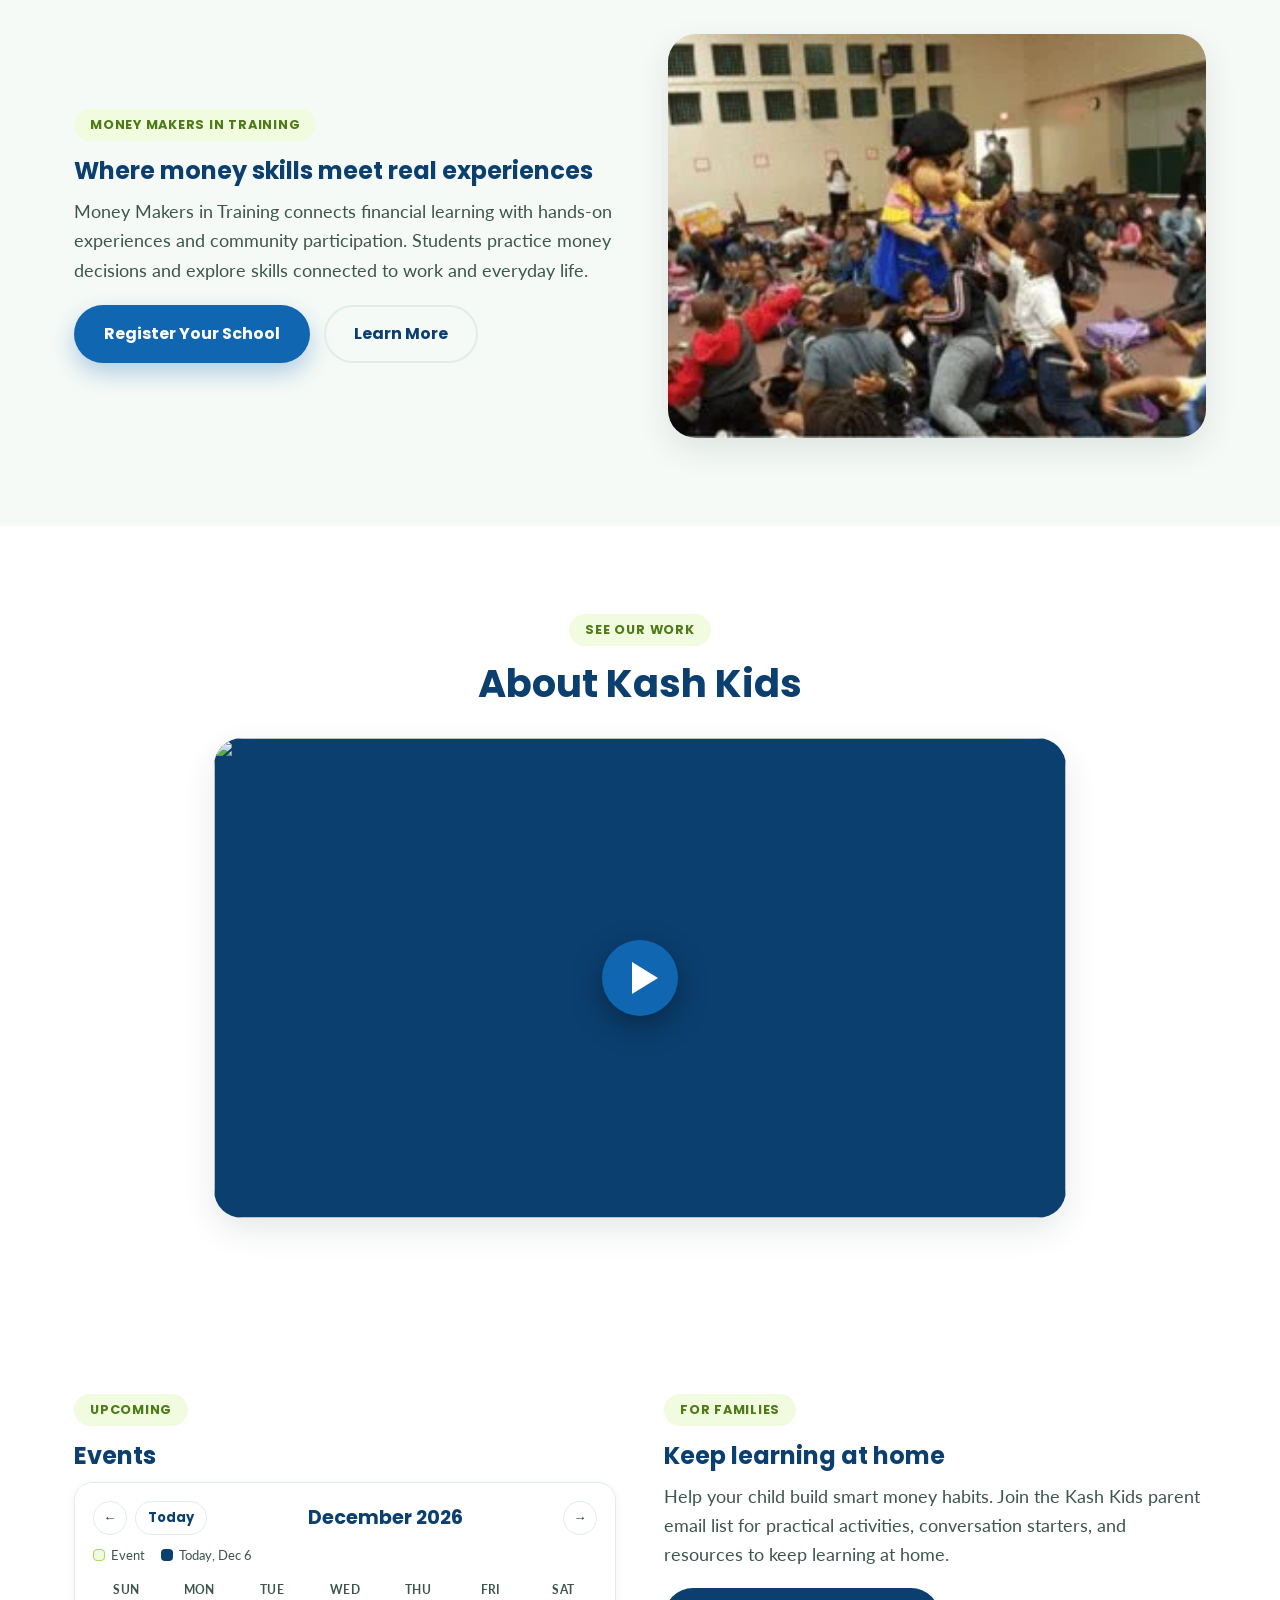
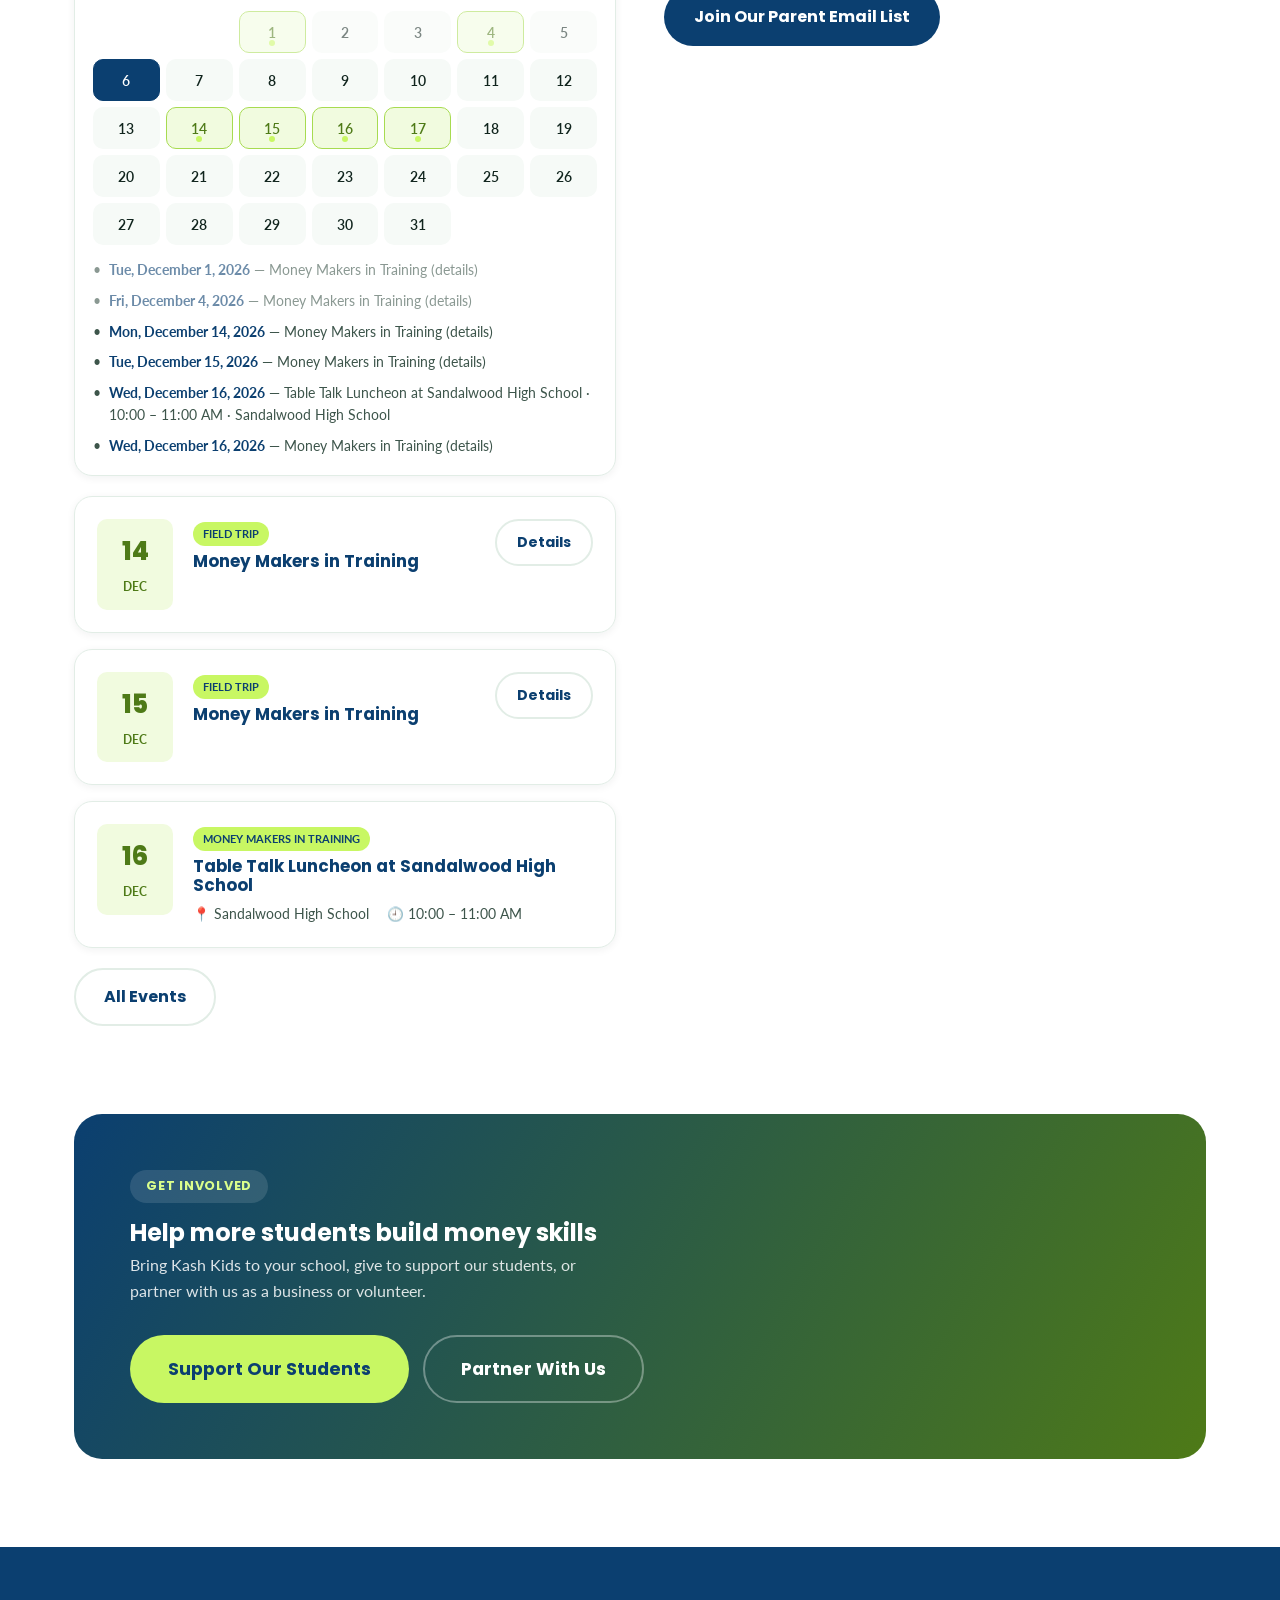
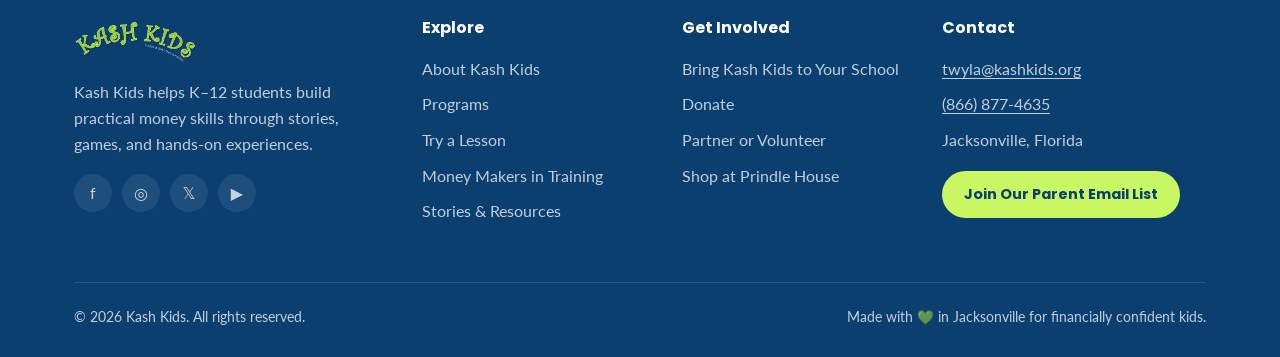
==== commit 0e56aad1: "Add partner logos, MMIT Short embed, About video, Prindle House collection - Official logos for GE, " ====
--- a/index.html
+++ b/index.html
@@ -102,11 +102,23 @@
     <img src="assets/partners/boys-girls-club.webp" alt="Boys &amp; Girls Clubs of Northeast Florida">
     <img src="assets/partners/my-village-project.webp" alt="My Village Project">
     <img src="assets/partners/ibridge-connect.webp" alt="1Bridge Connect">
+    <img src="assets/partners/ge.svg" alt="GE">
+    <img src="assets/partners/fis.svg" alt="FIS">
+    <img src="assets/partners/bank-of-america.svg" alt="Bank of America">
+    <img src="assets/partners/ally.svg" alt="Ally Bank">
+    <img src="assets/partners/krispy-kreme.svg" alt="Krispy Kreme">
+    <img src="assets/partners/dcps.png" alt="Duval County Public Schools">
     <img src="assets/partners/united-way.webp" alt="" aria-hidden="true">
     <img src="assets/partners/haskell.webp" alt="" aria-hidden="true">
     <img src="assets/partners/boys-girls-club.webp" alt="" aria-hidden="true">
     <img src="assets/partners/my-village-project.webp" alt="" aria-hidden="true">
     <img src="assets/partners/ibridge-connect.webp" alt="" aria-hidden="true">
+    <img src="assets/partners/ge.svg" alt="" aria-hidden="true">
+    <img src="assets/partners/fis.svg" alt="" aria-hidden="true">
+    <img src="assets/partners/bank-of-america.svg" alt="" aria-hidden="true">
+    <img src="assets/partners/ally.svg" alt="" aria-hidden="true">
+    <img src="assets/partners/krispy-kreme.svg" alt="" aria-hidden="true">
+    <img src="assets/partners/dcps.png" alt="" aria-hidden="true">
   </div>
 </div>
 
--- a/css/style.css
+++ b/css/style.css
@@ -614,6 +614,7 @@
 /* Videos — click to play */
 .video{position:relative;aspect-ratio:16/9;border-radius:var(--radius-lg);overflow:hidden;background:var(--navy-900);box-shadow:var(--shadow-md);}
 .video iframe{position:absolute;inset:0;width:100%;height:100%;border:0;}
+.video.is-short{aspect-ratio:9/16;max-width:360px;margin-left:auto;margin-right:auto;}
 .video-poster{position:absolute;inset:0;border:0;padding:0;cursor:pointer;background:none;width:100%;}
 .video-poster img{width:100%;height:100%;object-fit:cover;}
 .video-play{position:absolute;left:50%;top:50%;width:76px;height:76px;margin:-38px 0 0 -38px;border-radius:50%;
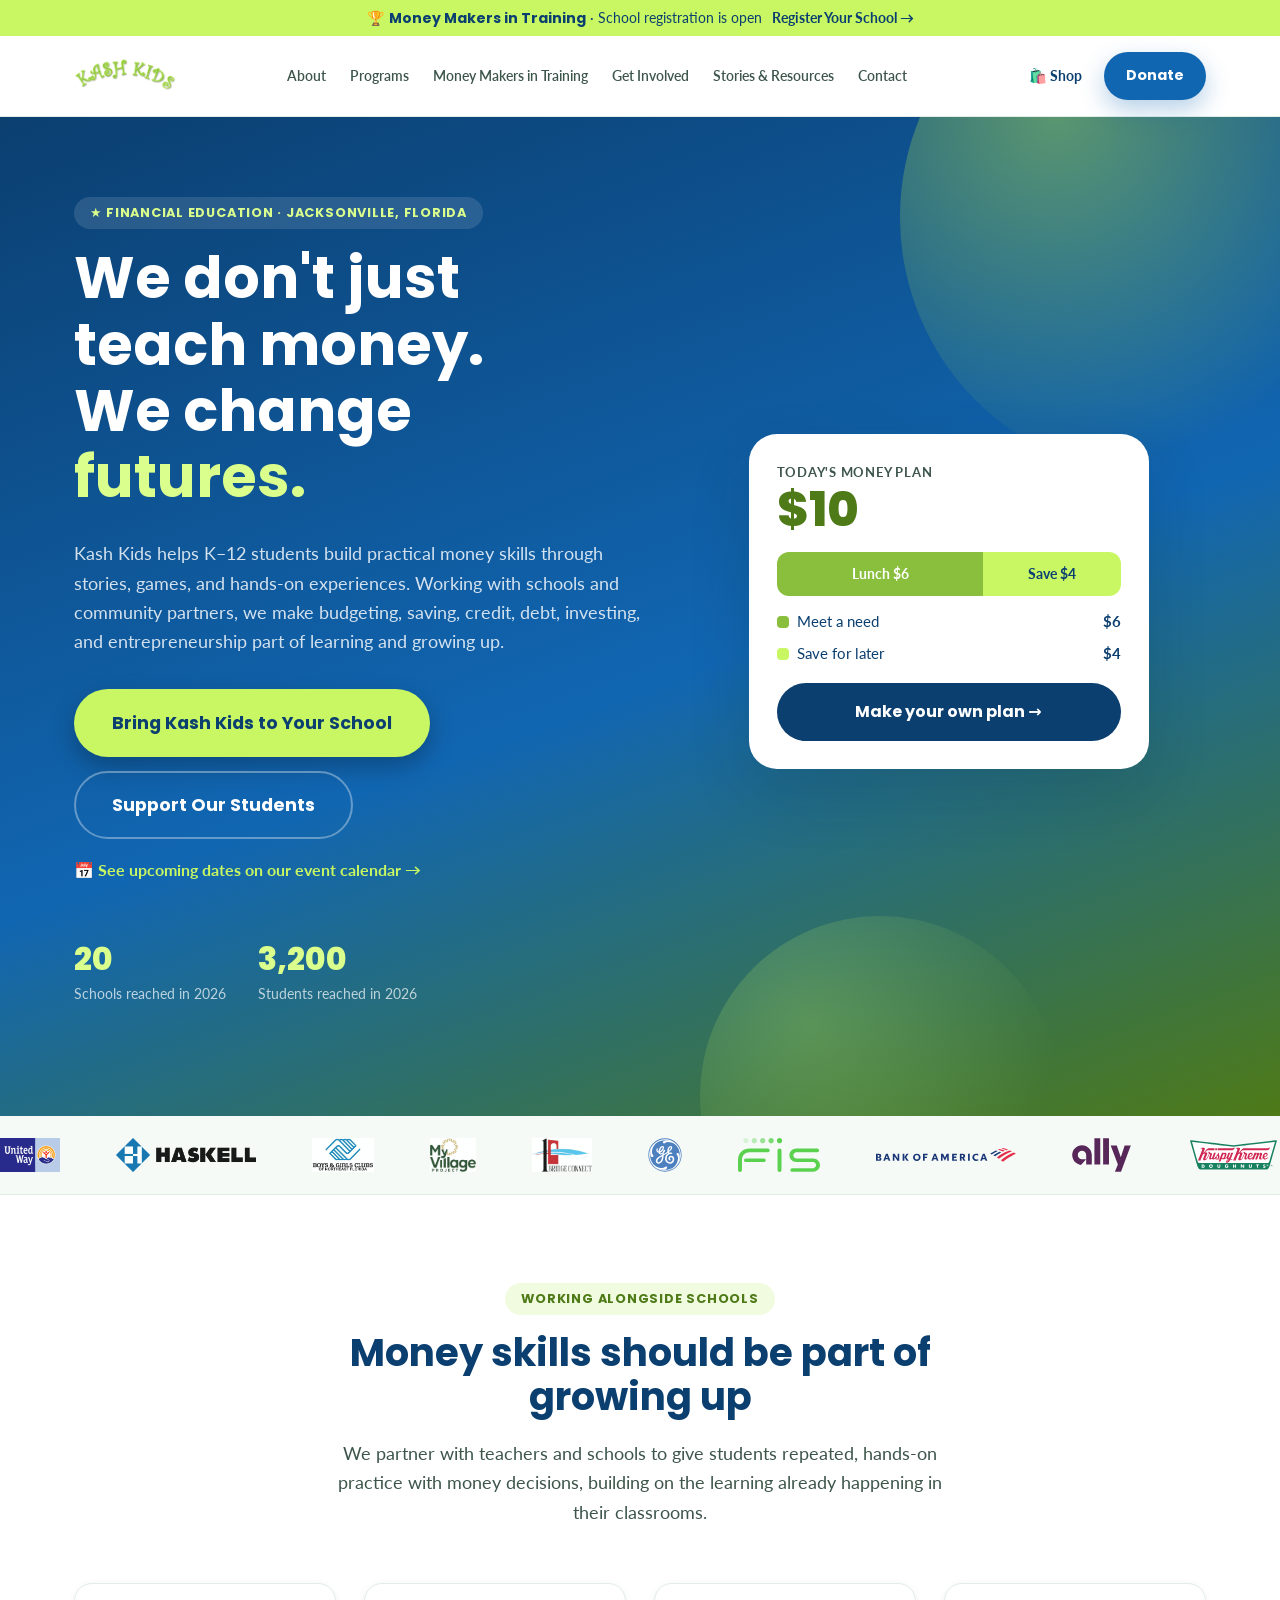
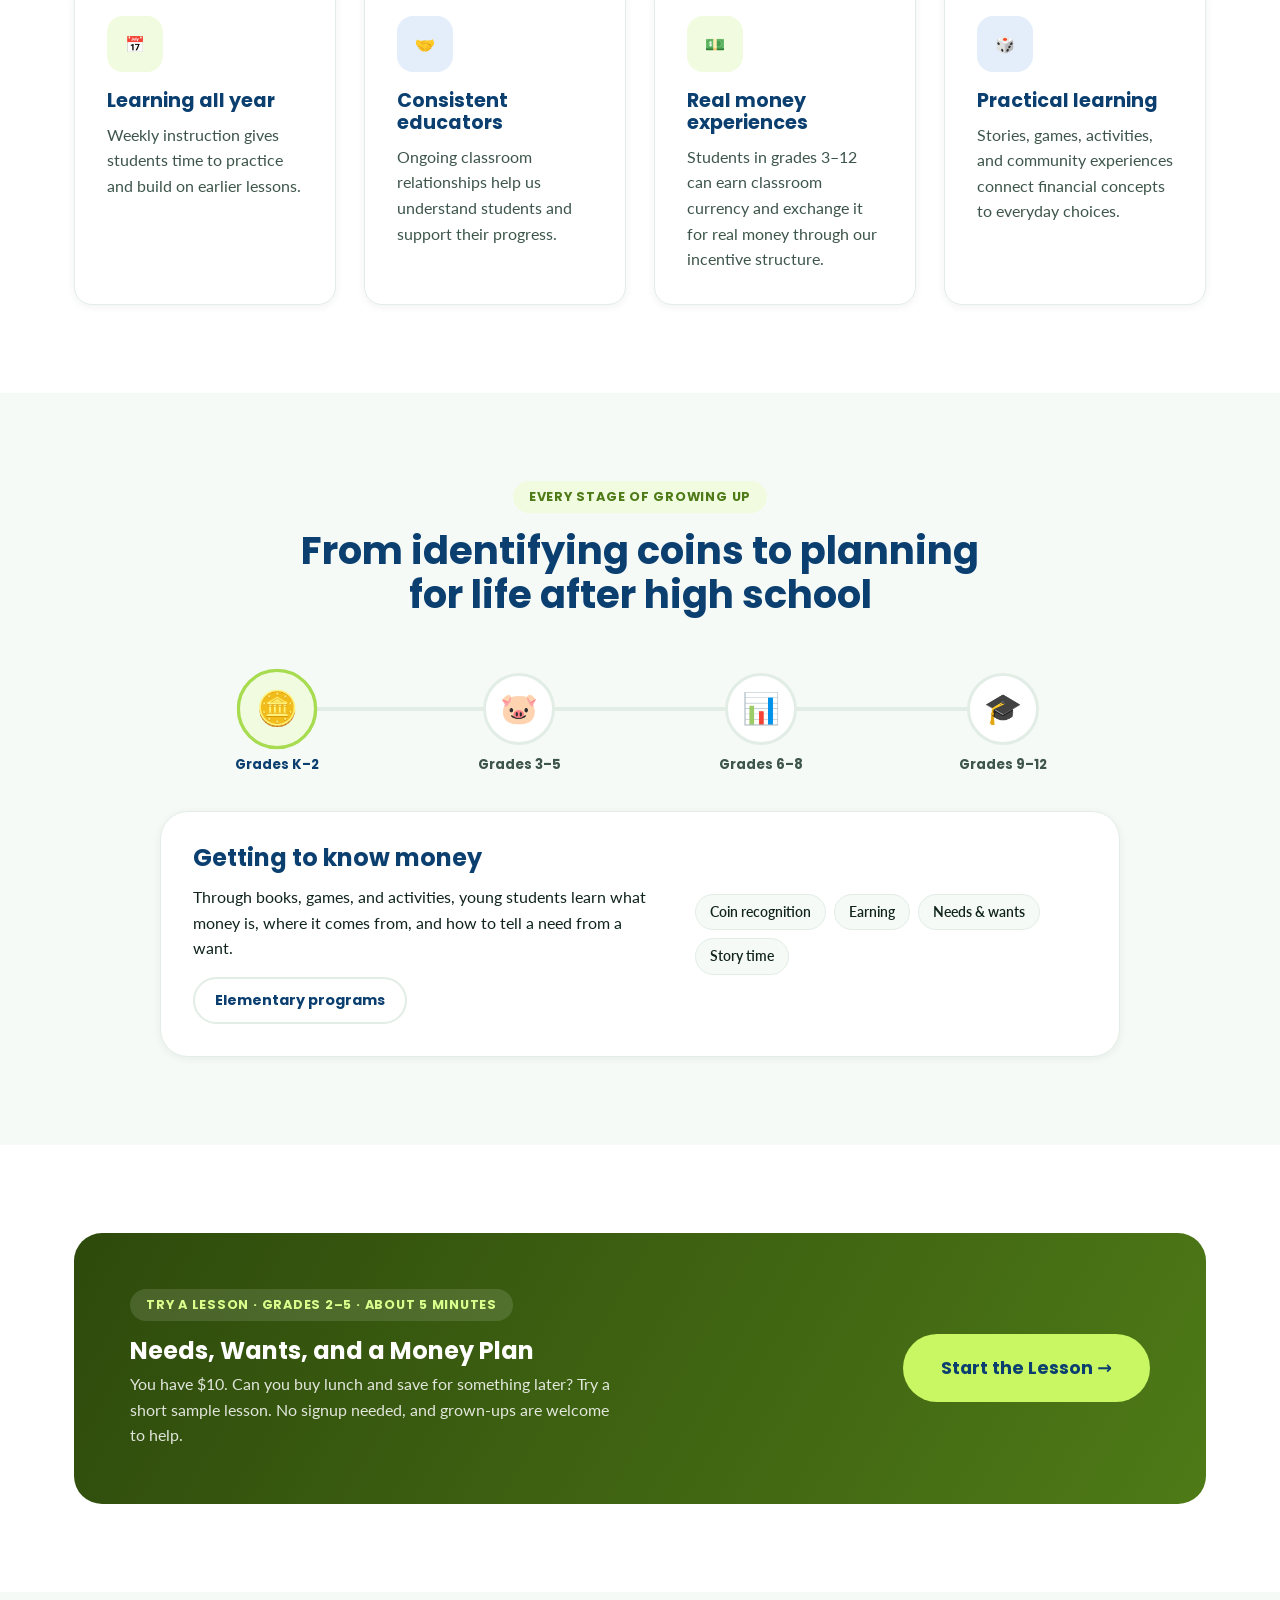
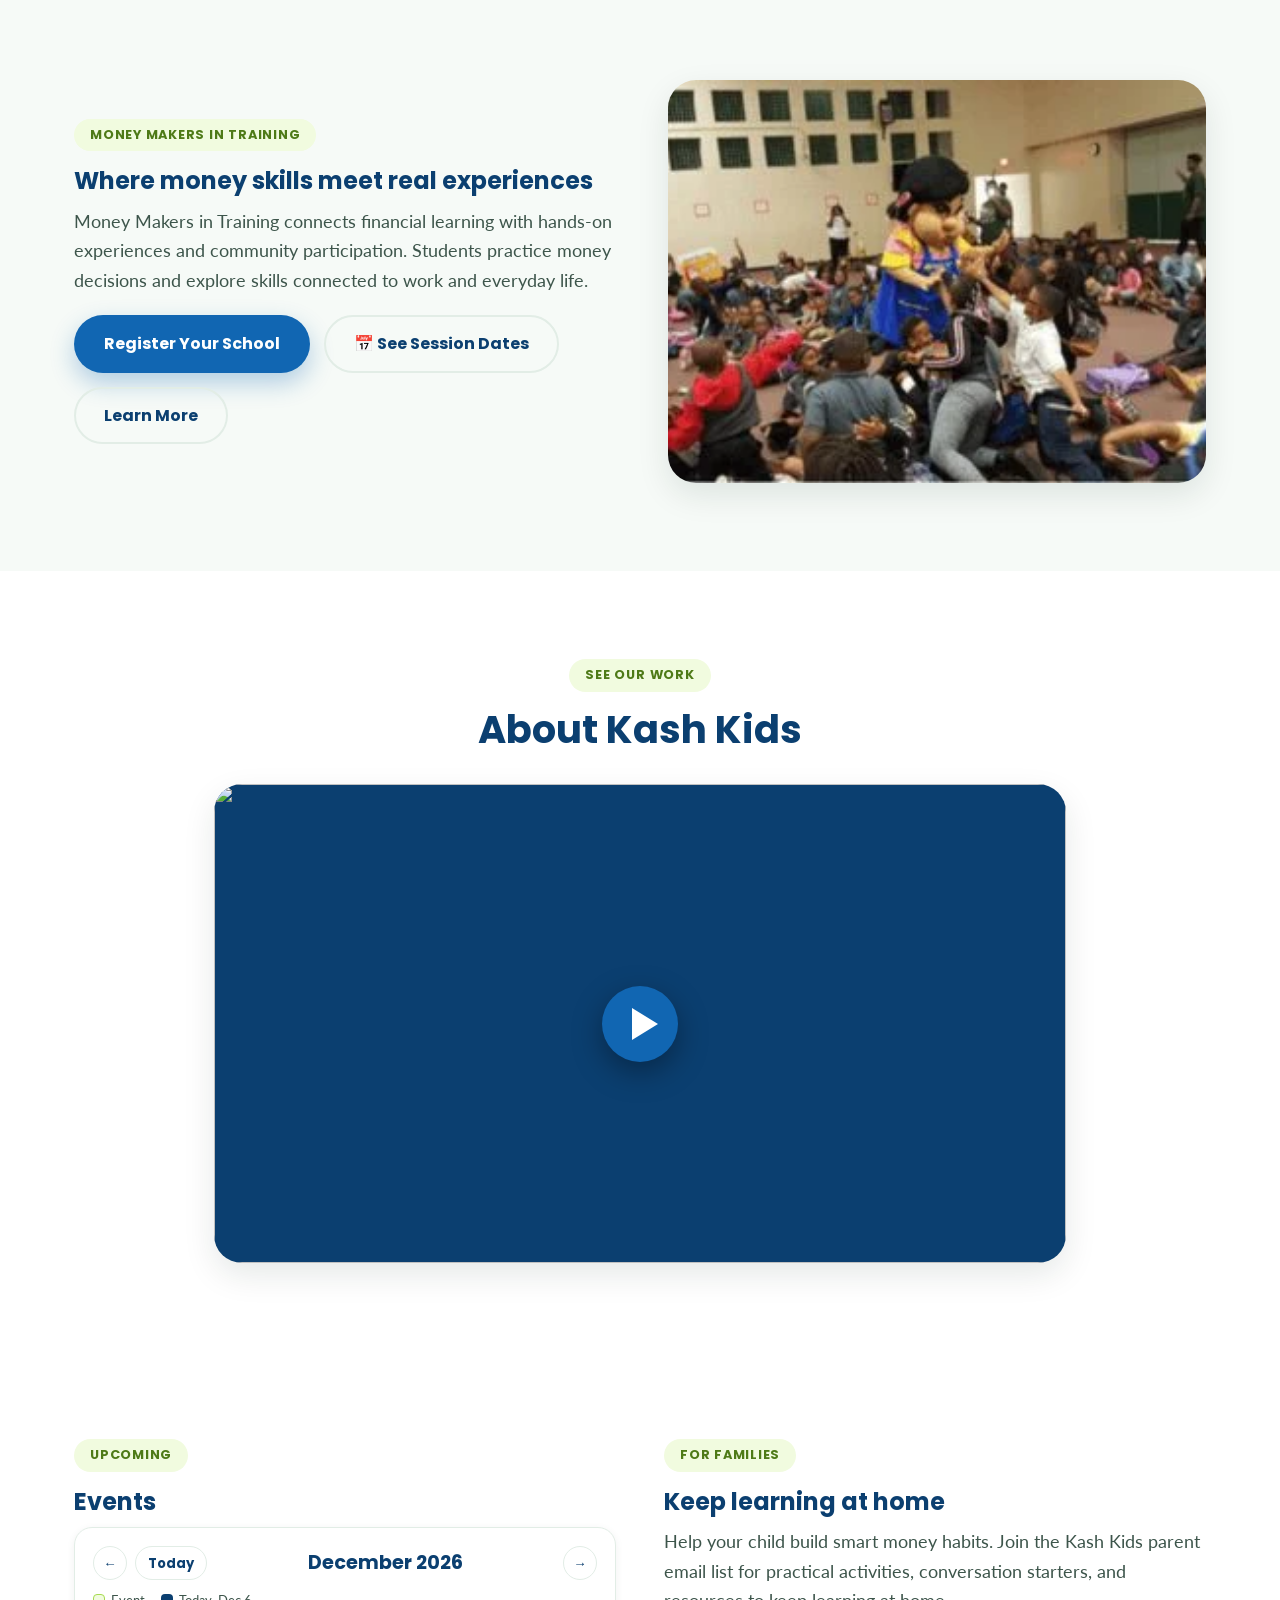
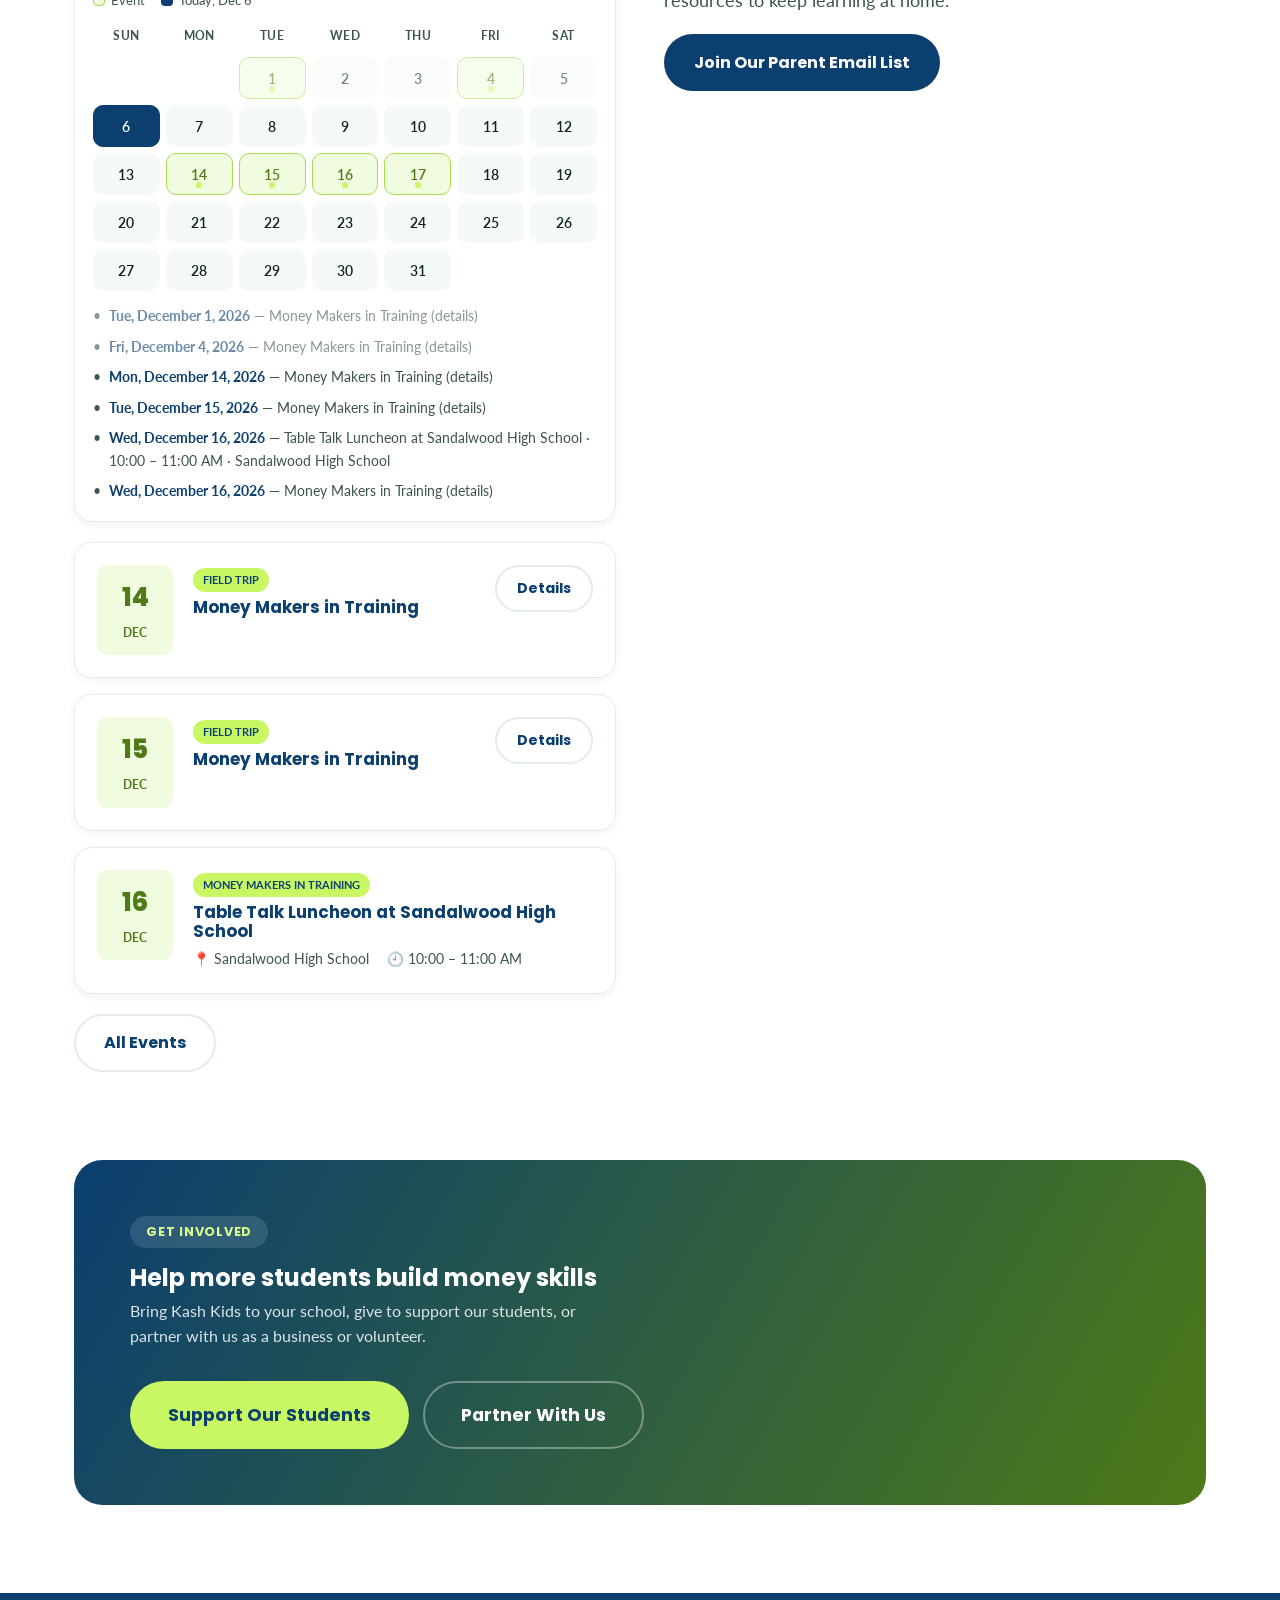
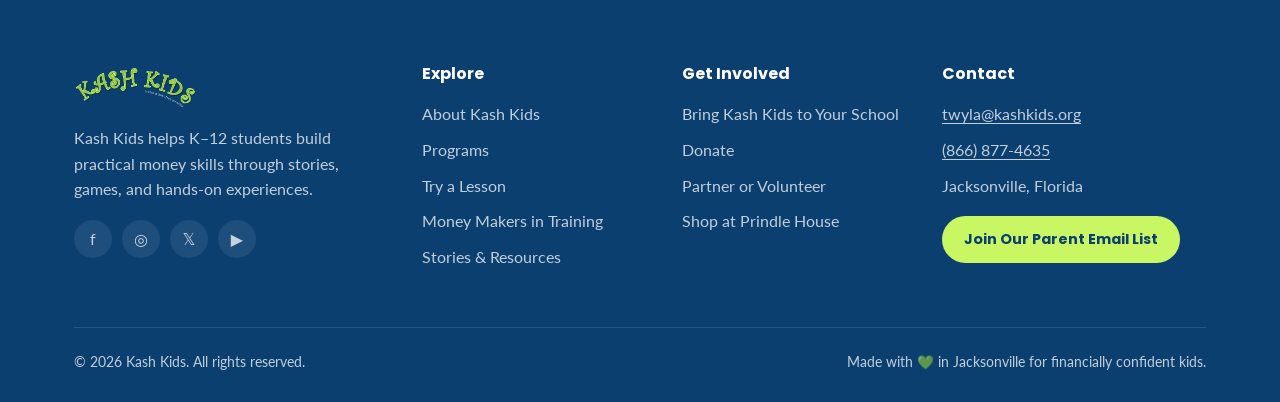
==== commit a781add2: "Remove approval notes from pages; add homepage links to calendar - Delete all yellow "Needs approval" ====
--- a/index.html
+++ b/index.html
@@ -64,6 +64,7 @@
         <a href="programs.html#request" class="btn btn-primary btn-lg">Bring Kash Kids to Your School</a>
         <a href="donate.html" class="btn btn-ghost on-dark btn-lg">Support Our Students</a>
       </div>
+      <a href="#calendar" class="hero-cal-link">📅 See upcoming dates on our event calendar →</a>
       <div class="hero-stats">
         <div>
           <div class="stat-num">20</div>
@@ -74,7 +75,6 @@
           <div class="stat-label">Students reached in 2026</div>
         </div>
       </div>
-      <span class="pending">Needs approval: reach figures — reporting dates, unique-student counting, and whether 2026 is complete</span>
     </div>
     <div class="hero-art">
       <div class="plan-card">
@@ -231,6 +231,7 @@
         <p class="lede">Money Makers in Training connects financial learning with hands-on experiences and community participation. Students practice money decisions and explore skills connected to work and everyday life.</p>
         <div class="hero-actions" style="margin-top:20px;">
           <a href="money-makers.html#register" class="btn btn-primary"><span data-mmit-cta data-closed-text="Register Your School">Register Your School</span></a>
+          <a href="#calendar" class="btn btn-ghost">📅 See Session Dates</a>
           <a href="money-makers.html" class="btn btn-ghost">Learn More</a>
         </div>
       </div>
@@ -265,7 +266,7 @@
 </section>
 
 <!-- ===== Events + parent list ===== -->
-<section class="section-pad">
+<section class="section-pad" id="calendar">
   <div class="container">
     <div class="grid grid-2" style="align-items:start;gap:48px;">
       <div class="reveal">
--- a/css/style.css
+++ b/css/style.css
@@ -208,6 +208,9 @@
 .hero h1{color:#fff;font-size:clamp(2.4rem,4.6vw,3.6rem);}
 .hero .lede{color:rgba(255,255,255,.82);}
 .hero-actions{display:flex;gap:14px;flex-wrap:wrap;margin-top:32px;}
+.hero-cal-link{display:inline-block;margin-top:18px;color:var(--green-400);font-weight:700;text-decoration:none;border-bottom:2px solid transparent;}
+.hero-cal-link:hover,.hero-cal-link:focus-visible{border-bottom-color:var(--green-400);}
+#calendar{scroll-margin-top:110px;}
 .hero-stats{display:flex;gap:32px;margin-top:48px;flex-wrap:wrap;}
 .hero-stats .stat-num{font-family:var(--font-head);font-size:2rem;font-weight:800;color:var(--gold-400);}
 .hero-stats .stat-label{font-size:.85rem;color:rgba(255,255,255,.7);}
@@ -549,14 +552,8 @@
    Handoff additions — Oct 2026
    ========================================================================== */
 
-/* Preview-only approval notes. Hidden once site-config `preview` is false. */
-.pending{display:none;}
-.is-preview .pending{
-  display:inline-block;background:#fff6c7;color:#6b4e00;border:1.5px dashed #d9a400;
-  font:600 .78rem/1.3 var(--font-body);padding:4px 10px;border-radius:8px;margin:4px 0;
-  text-transform:none;letter-spacing:0;font-style:normal;
-}
-.is-pending-link{outline:2px dashed #d9a400;outline-offset:2px;cursor:help;}
+/* Approval notes are never shown on the site; open items are tracked in README.md. */
+.pending{display:none !important;}
 .empty-note{color:var(--ink-soft);font-size:.95rem;margin:0;}
 [hidden]{display:none !important;}
 
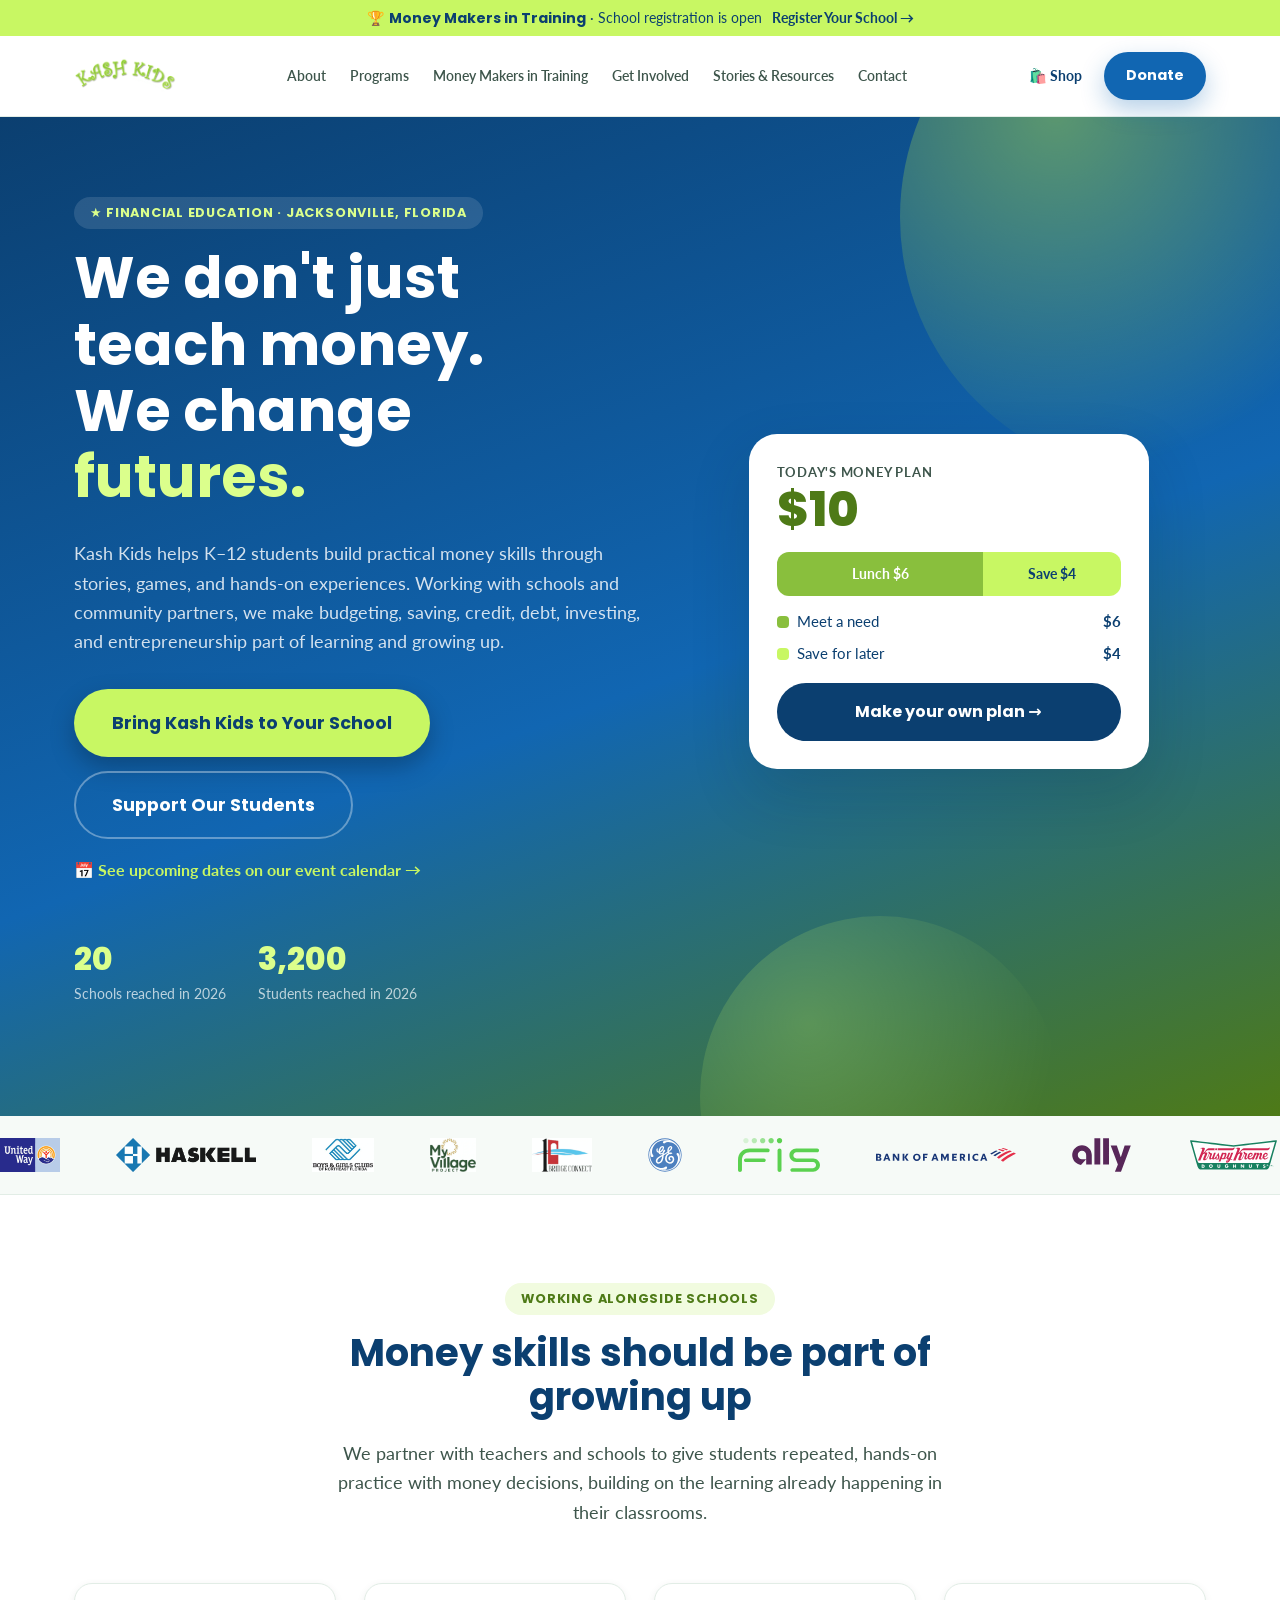
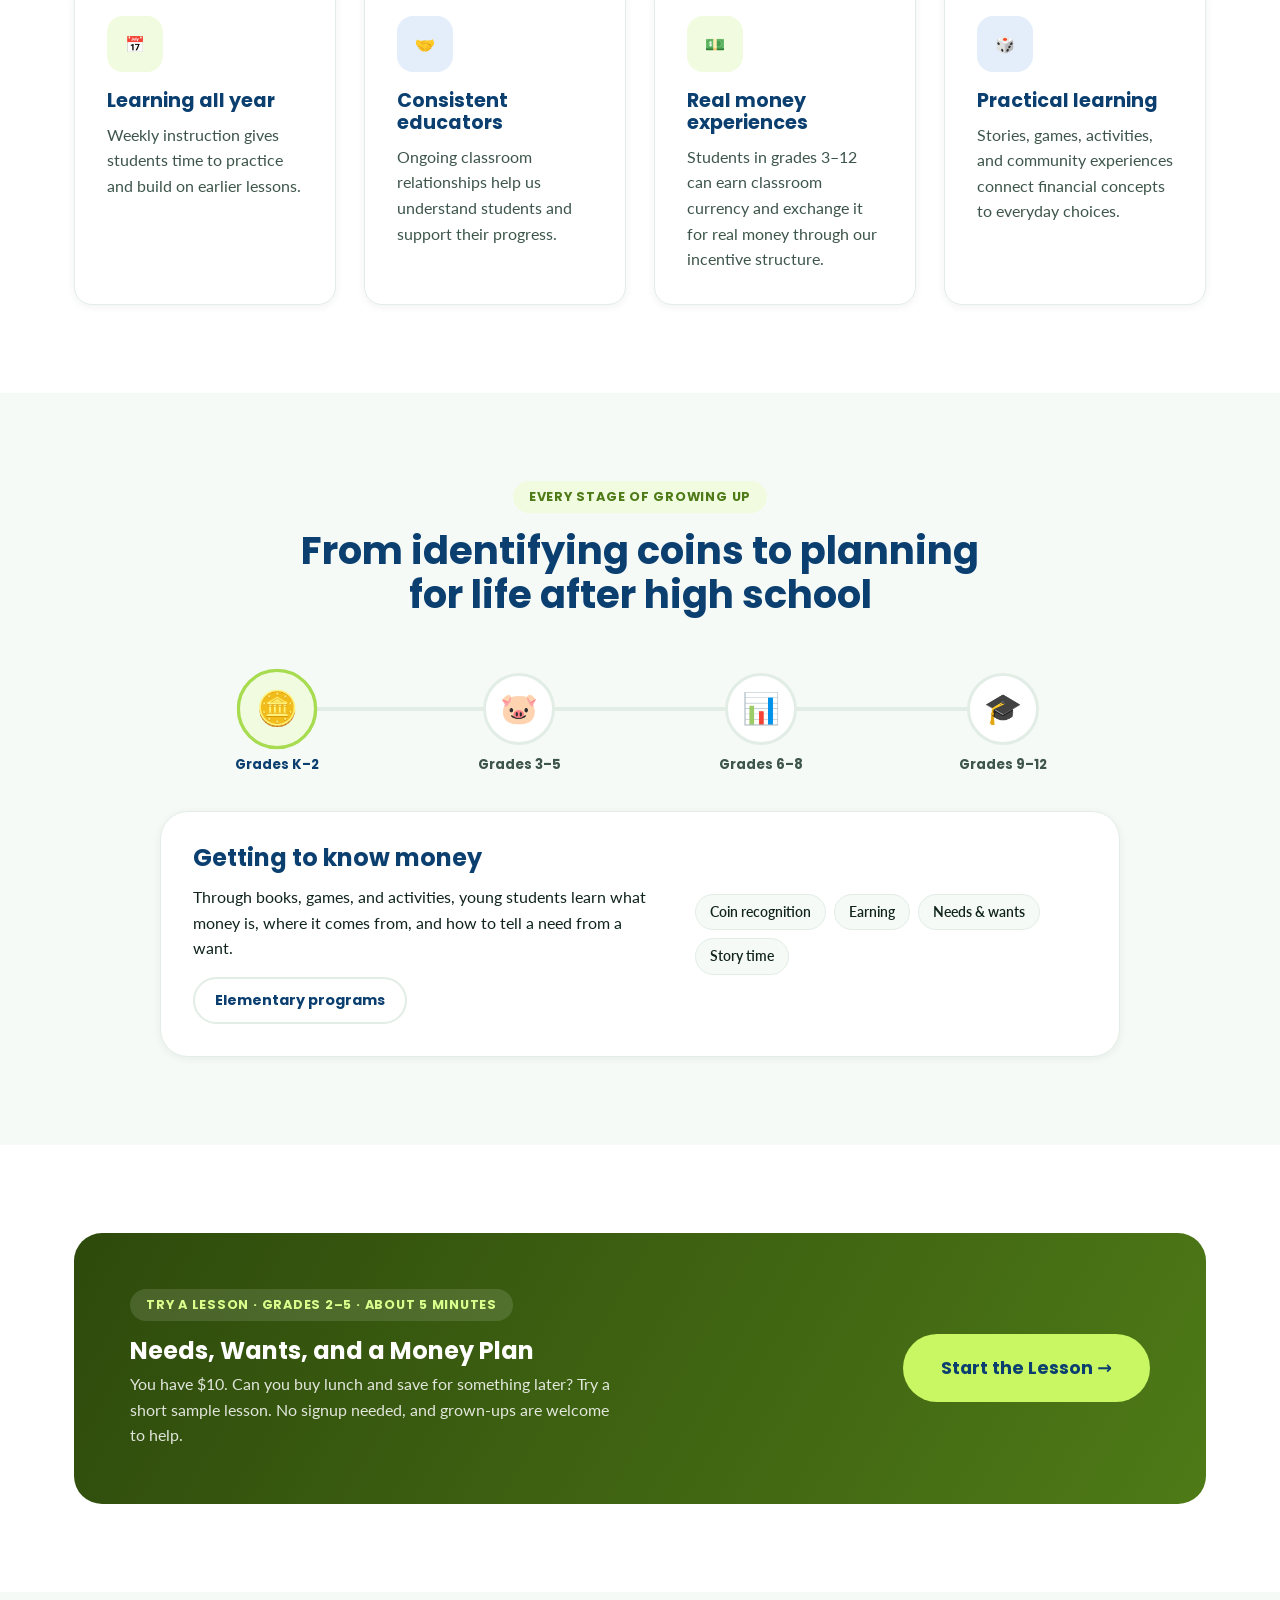
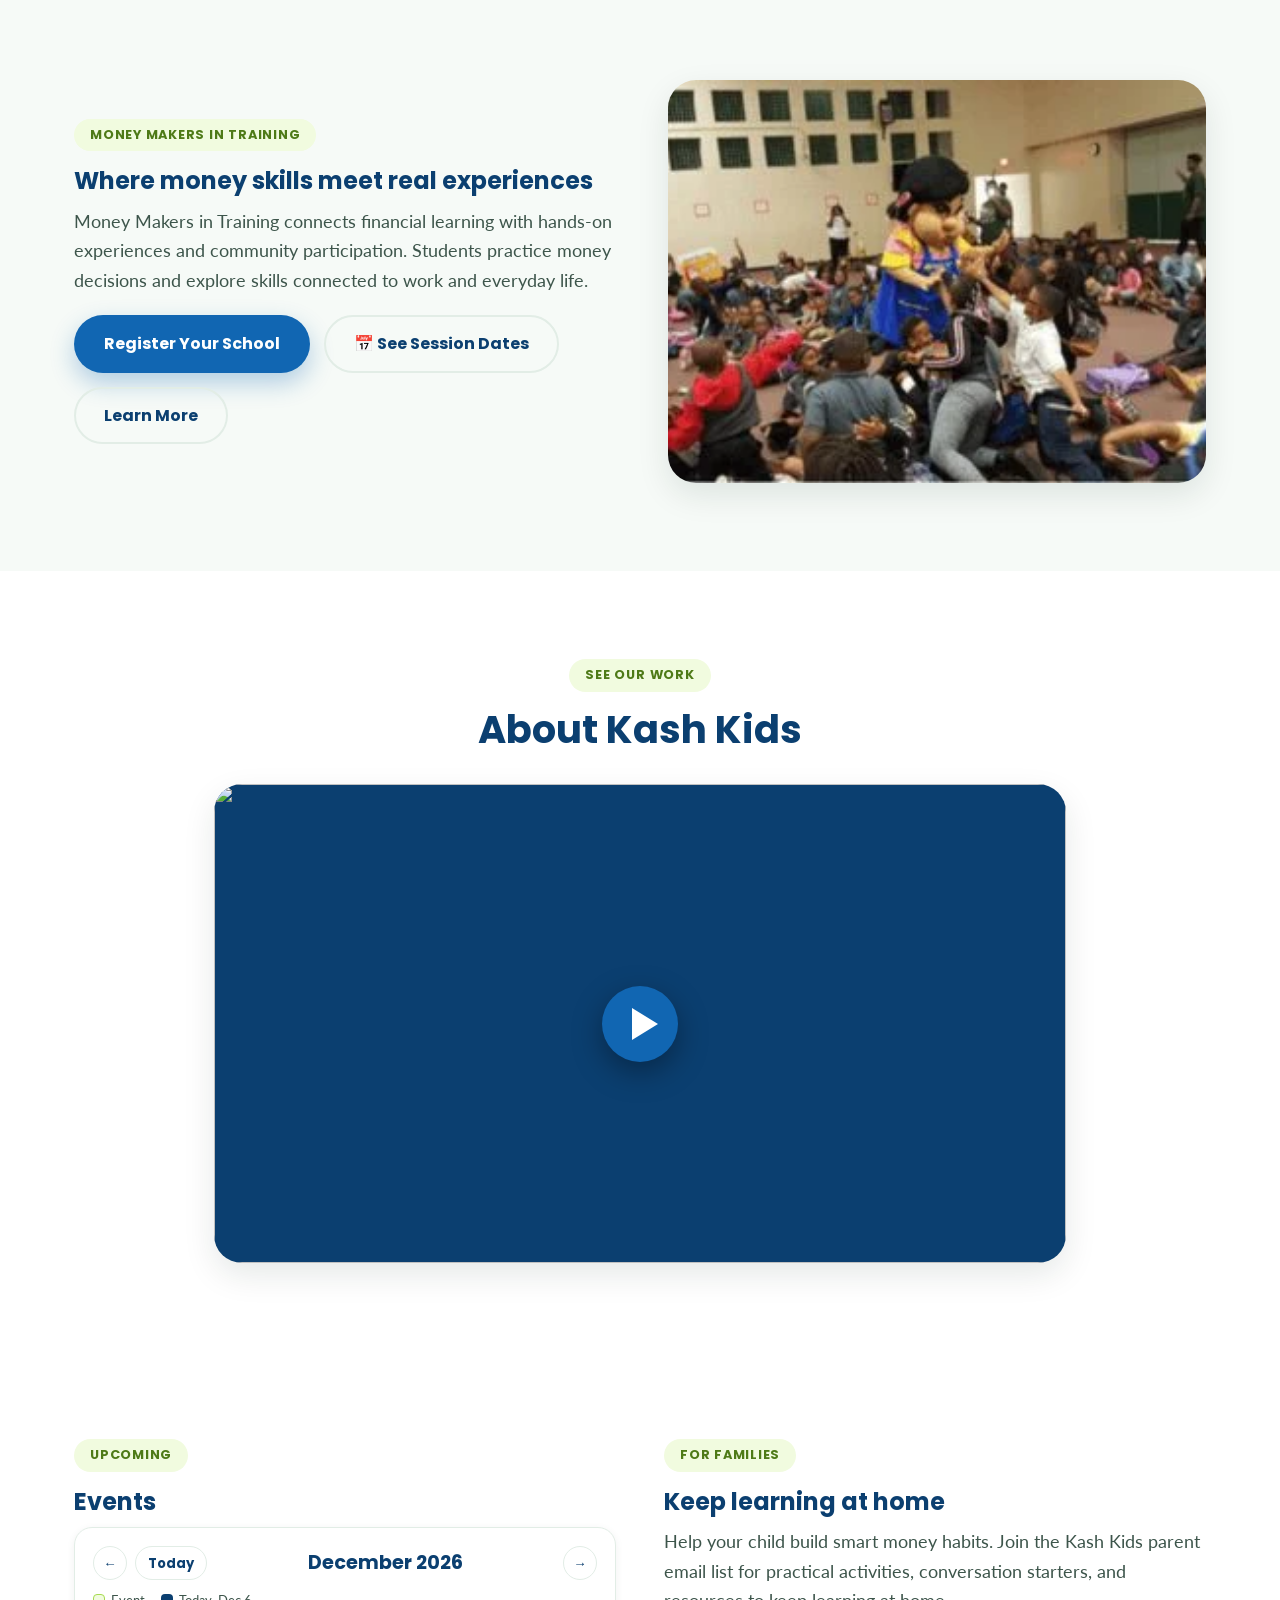
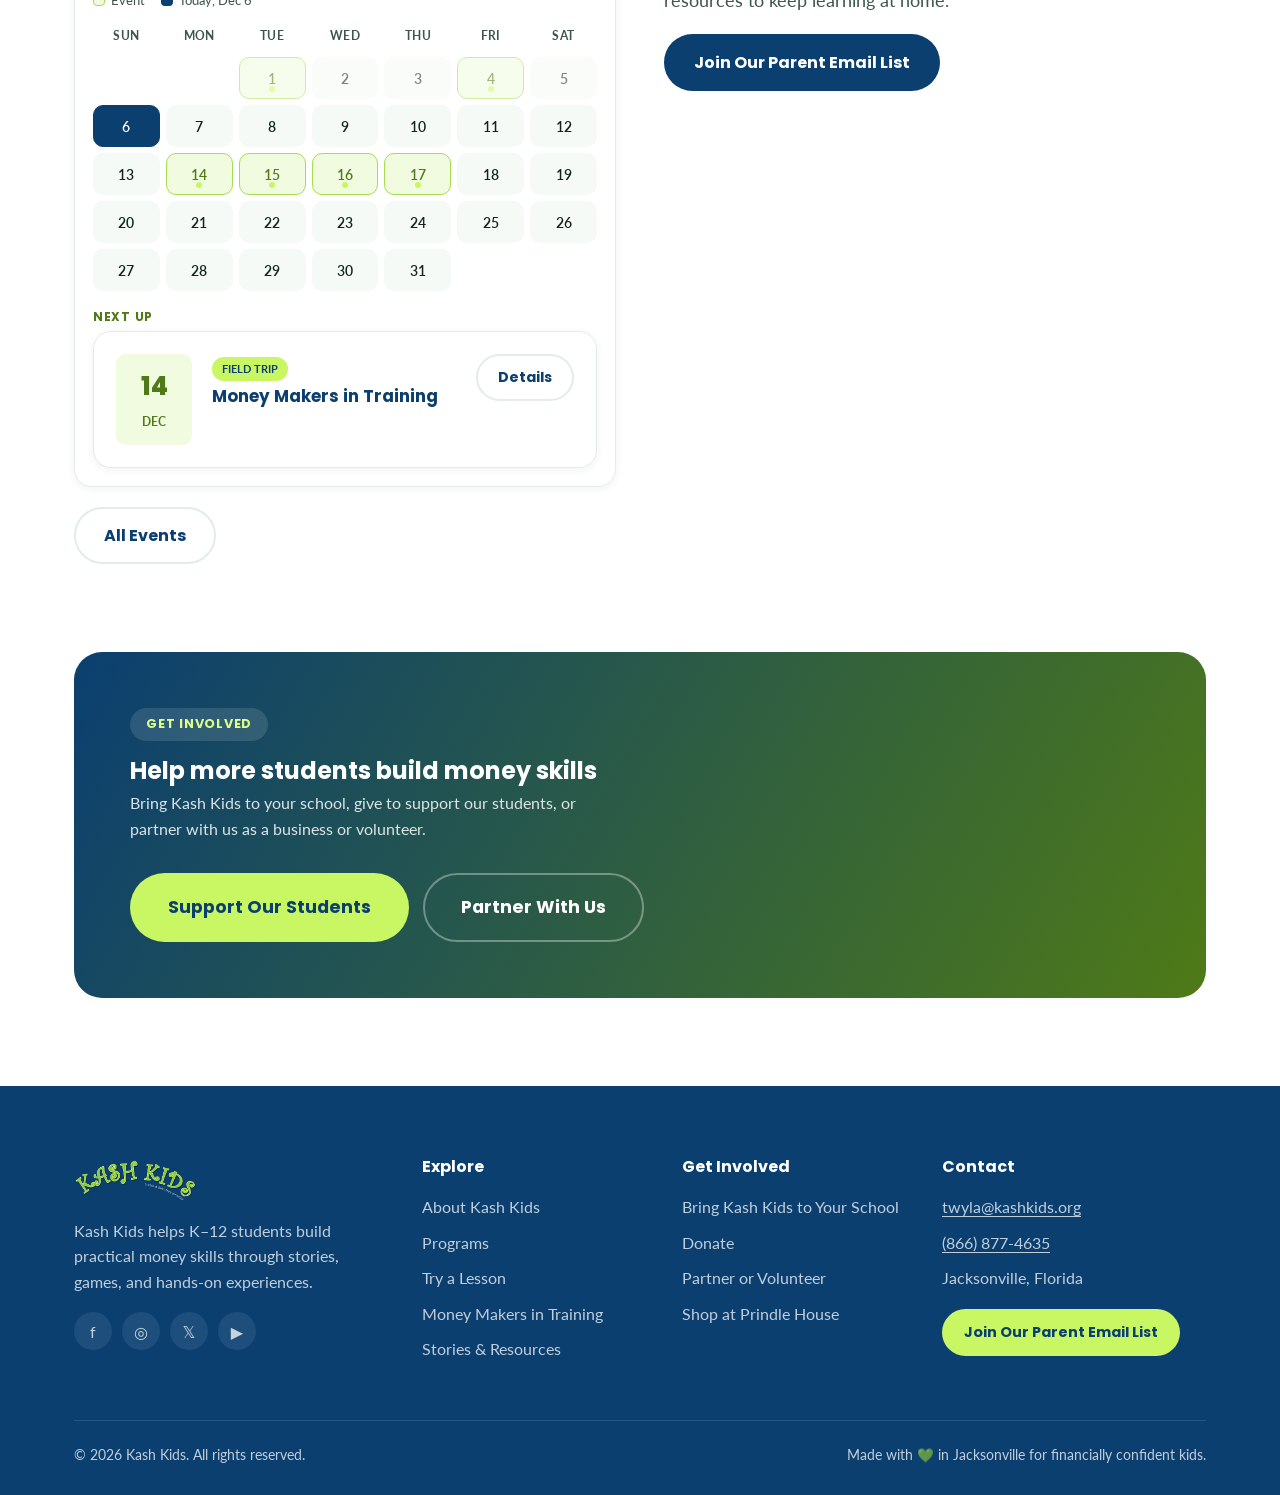
==== commit 921a09e9: "Calendar shows only the next upcoming event; fix Details links - Below the calendar grid, show a sin" ====
--- a/index.html
+++ b/index.html
@@ -273,7 +273,6 @@
         <span class="eyebrow">Upcoming</span>
         <h2>Events</h2>
         <div class="home-calendar" data-events-calendar data-month-offset="0"></div>
-        <div style="display:grid;gap:16px;margin-bottom:20px;" data-events="upcoming" data-limit="3"></div>
         <a href="resources.html#events" class="btn btn-ghost">All Events</a>
       </div>
       <div class="reveal">
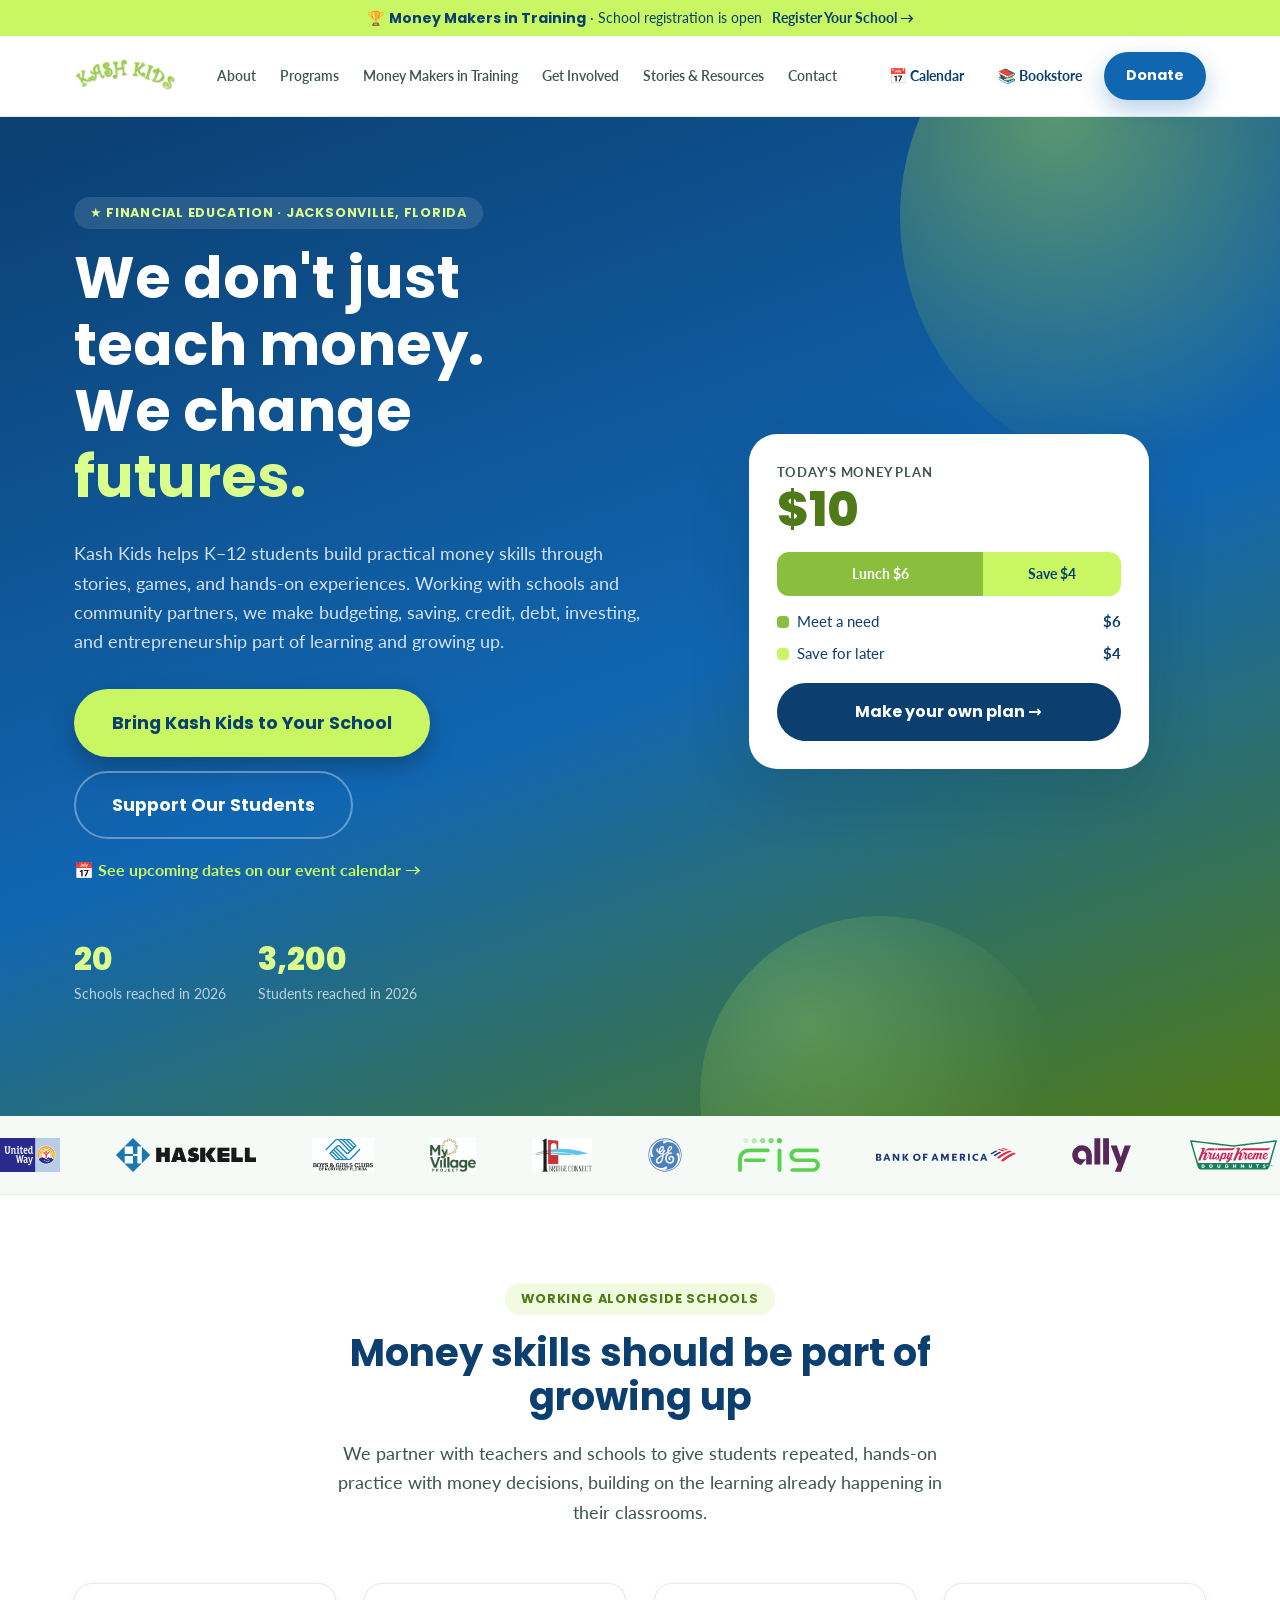
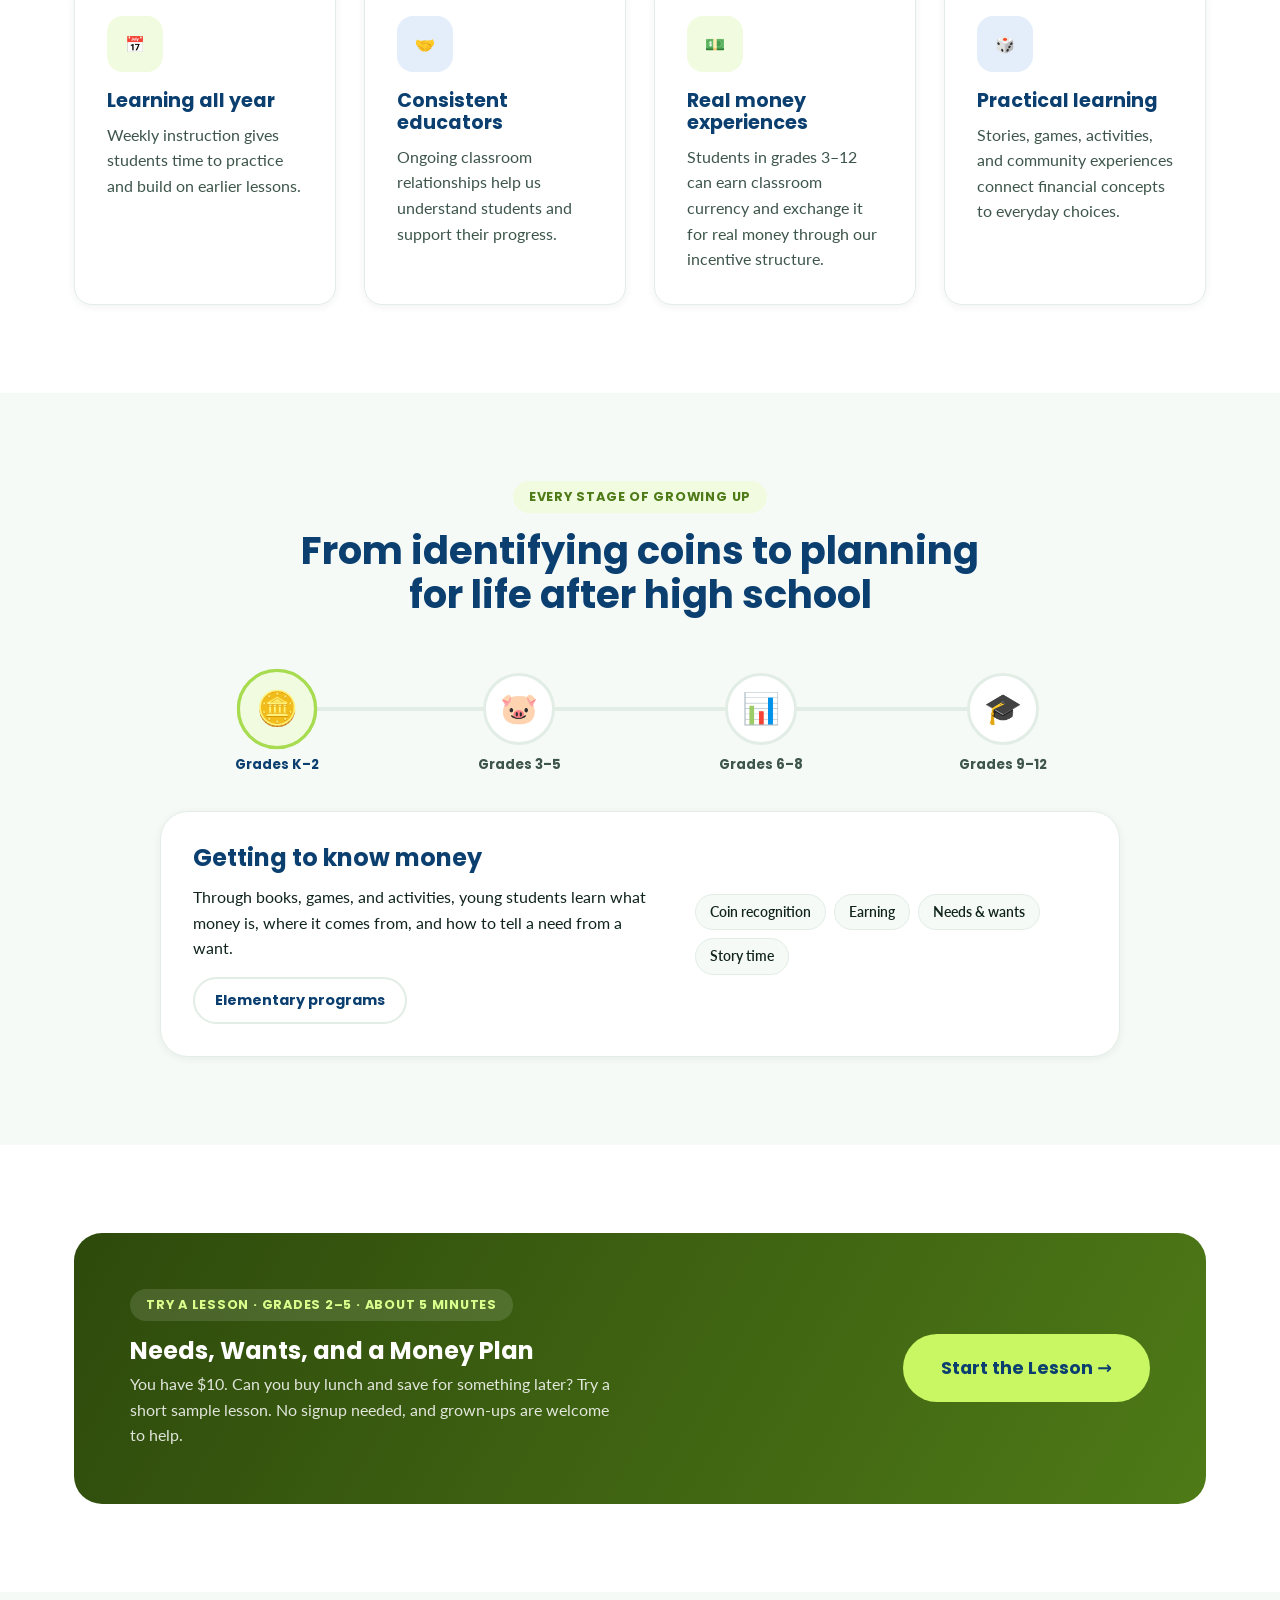
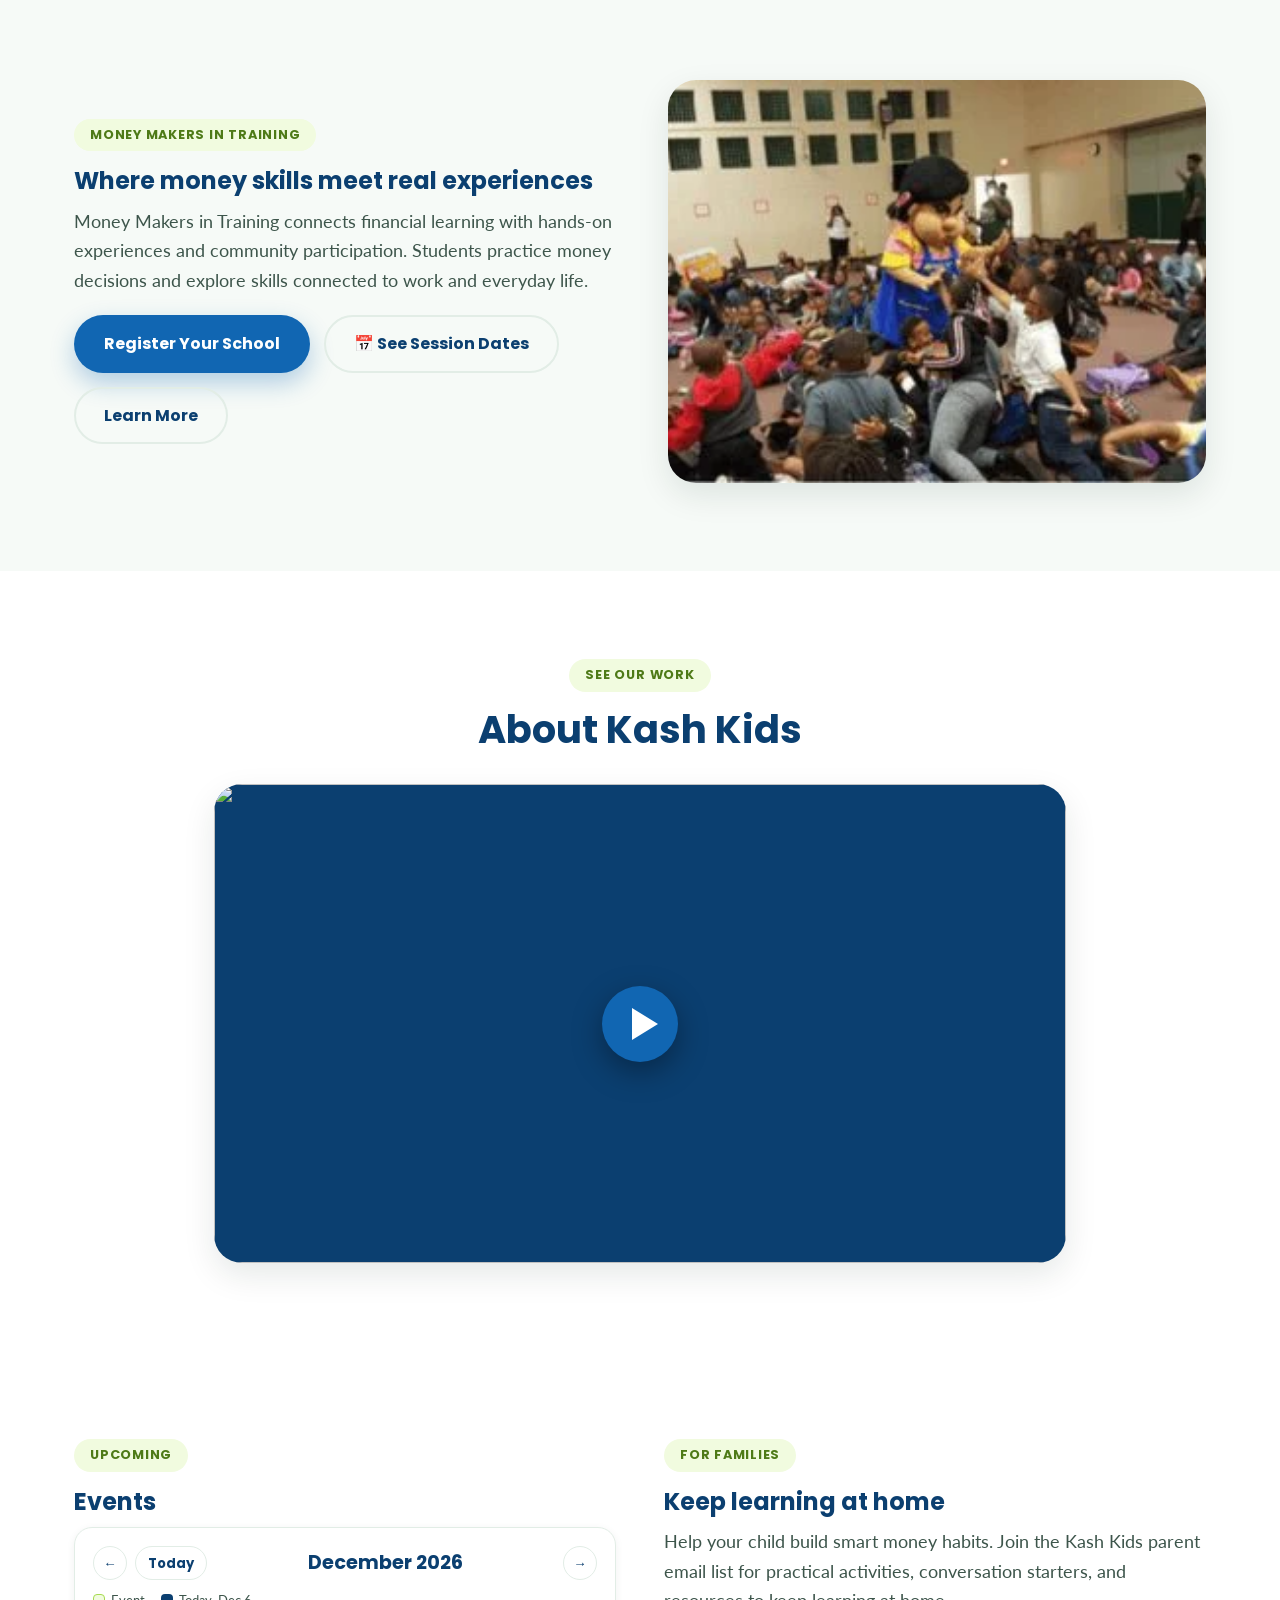
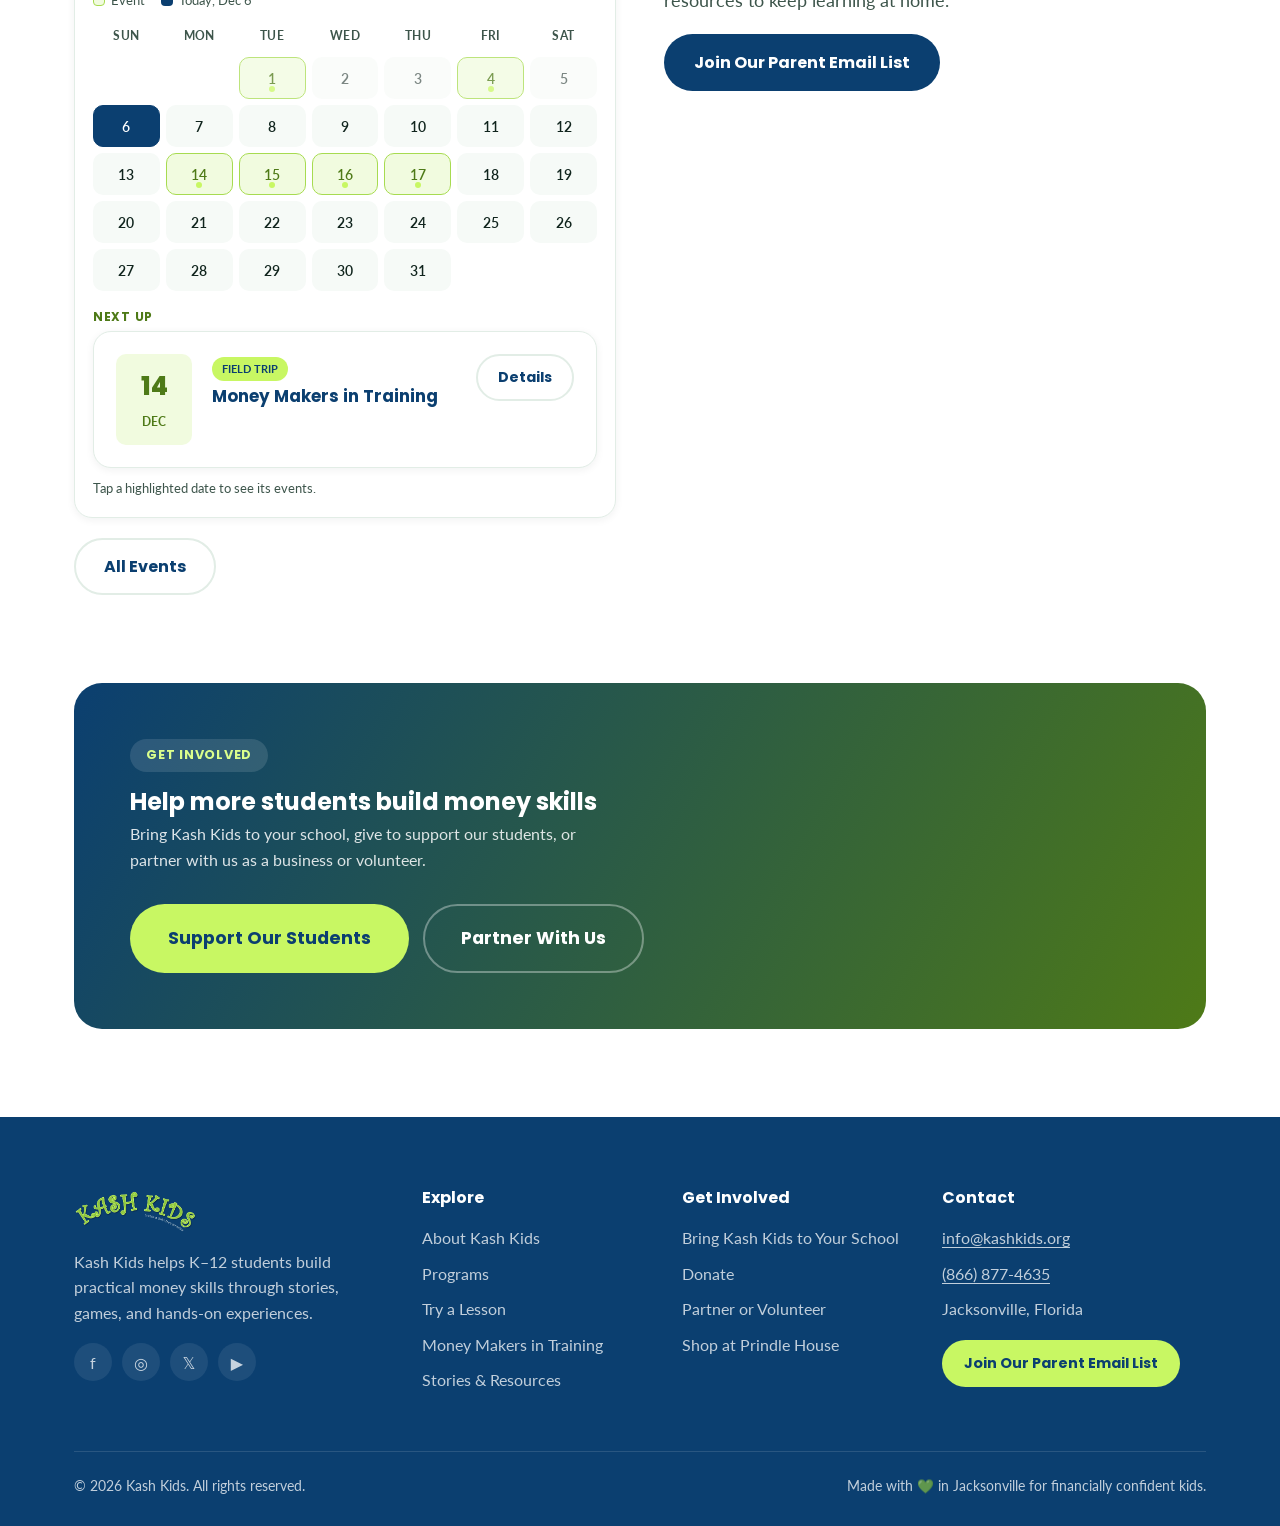
==== commit 71d6cab1: "Header calendar link, Bookstore label, info@ contact, Donate lands on form - Add "📅 Calendar" to the" ====
--- a/index.html
+++ b/index.html
@@ -29,8 +29,9 @@
       <a href="contact.html">Contact</a>
     </nav>
     <div class="header-cta">
-      <a data-link="prindleHouse" class="nav-shop">🛍️ Shop</a>
-      <a href="donate.html" class="btn btn-primary btn-sm">Donate</a>
+      <a href="index.html#calendar" class="nav-shop" aria-label="Event calendar">📅 Calendar</a>
+      <a data-link="prindleHouse" class="nav-shop" aria-label="Bookstore at Prindle House (opens in a new tab)">📚 Bookstore</a>
+      <a href="donate.html#give" class="btn btn-primary btn-sm">Donate</a>
     </div>
     <button class="nav-toggle" aria-label="Open menu" aria-expanded="false" aria-controls="mobile-nav"><span></span><span></span><span></span></button>
   </div>
@@ -43,9 +44,10 @@
   <a href="resources.html">Stories &amp; Resources</a>
   <a href="contact.html">Contact</a>
   <a href="lesson.html">Try a Lesson</a>
+  <a href="index.html#calendar">📅 Event Calendar</a>
   <div class="header-cta">
     <a data-link="prindleHouse" class="btn btn-ghost">Shop at Prindle House</a>
-    <a href="donate.html" class="btn btn-primary">Donate</a>
+    <a href="donate.html#give" class="btn btn-primary">Donate</a>
   </div>
 </nav>
 
@@ -62,7 +64,7 @@
       <p class="lede">Kash Kids helps K–12 students build practical money skills through stories, games, and hands-on experiences. Working with schools and community partners, we make budgeting, saving, credit, debt, investing, and entrepreneurship part of learning and growing up.</p>
       <div class="hero-actions">
         <a href="programs.html#request" class="btn btn-primary btn-lg">Bring Kash Kids to Your School</a>
-        <a href="donate.html" class="btn btn-ghost on-dark btn-lg">Support Our Students</a>
+        <a href="donate.html#give" class="btn btn-ghost on-dark btn-lg">Support Our Students</a>
       </div>
       <a href="#calendar" class="hero-cal-link">📅 See upcoming dates on our event calendar →</a>
       <div class="hero-stats">
@@ -295,7 +297,7 @@
         <p>Bring Kash Kids to your school, give to support our students, or partner with us as a business or volunteer.</p>
       </div>
       <div class="cta-actions">
-        <a href="donate.html" class="btn btn-gold btn-lg">Support Our Students</a>
+        <a href="donate.html#give" class="btn btn-gold btn-lg">Support Our Students</a>
         <a href="get-involved.html" class="btn btn-ghost on-dark btn-lg">Partner With Us</a>
       </div>
     </div>
@@ -326,7 +328,7 @@
         <h4>Get Involved</h4>
         <ul class="footer-links">
           <li><a href="programs.html#request">Bring Kash Kids to Your School</a></li>
-          <li><a href="donate.html">Donate</a></li>
+          <li><a href="donate.html#give">Donate</a></li>
           <li><a href="get-involved.html">Partner or Volunteer</a></li>
           <li><a data-link="prindleHouse">Shop at Prindle House</a></li>
         </ul>
--- a/css/style.css
+++ b/css/style.css
@@ -210,7 +210,7 @@
 .hero-actions{display:flex;gap:14px;flex-wrap:wrap;margin-top:32px;}
 .hero-cal-link{display:inline-block;margin-top:18px;color:var(--green-400);font-weight:700;text-decoration:none;border-bottom:2px solid transparent;}
 .hero-cal-link:hover,.hero-cal-link:focus-visible{border-bottom-color:var(--green-400);}
-#calendar{scroll-margin-top:110px;}
+#calendar,#give{scroll-margin-top:110px;}
 .hero-stats{display:flex;gap:32px;margin-top:48px;flex-wrap:wrap;}
 .hero-stats .stat-num{font-family:var(--font-head);font-size:2rem;font-weight:800;color:var(--gold-400);}
 .hero-stats .stat-label{font-size:.85rem;color:rgba(255,255,255,.7);}
@@ -509,6 +509,16 @@
   width:6px;height:6px;border-radius:50%;background:var(--gold-500);position:absolute;bottom:6px;
 }
 .calendar-day.is-past{opacity:.55;}
+button.calendar-day{font:inherit;font-weight:600;font-size:.9rem;width:100%;cursor:pointer;transition:transform .15s,box-shadow .15s;}
+button.calendar-day:hover{transform:translateY(-2px);box-shadow:var(--shadow-sm);}
+button.calendar-day.is-past{opacity:.75;}
+.calendar-day.is-selected{background:var(--navy-700);border-color:var(--navy-700);color:#fff;opacity:1;}
+.calendar-day.is-selected .dot{background:var(--green-400);}
+.calendar-list-head{display:flex;align-items:center;justify-content:space-between;gap:10px;flex-wrap:wrap;}
+.calendar-clear{border:1px solid var(--line);background:#fff;color:var(--navy-900);border-radius:var(--radius-pill);
+  padding:6px 12px;font:700 .8rem/1 var(--font-head);cursor:pointer;}
+.calendar-clear:hover{background:var(--green-100);border-color:var(--green-500);color:var(--green-700);}
+.calendar-hint{margin:2px 0 0;font-size:.82rem;color:var(--ink-soft);}
 .calendar-day.is-today{
   background:var(--navy-900);border-color:var(--navy-900);color:#fff;opacity:1;position:relative;
 }
@@ -635,7 +645,7 @@
   background:var(--navy-900);color:#fff;padding:4px 12px;border-radius:var(--radius-pill);margin-bottom:12px;}
 
 /* Steps */
-.steps{counter-reset:step;display:grid;grid-template-columns:repeat(4,1fr);gap:20px;}
+.steps{counter-reset:step;list-style:none;padding:0;margin:0;display:grid;grid-template-columns:repeat(4,1fr);gap:20px;}
 @media (max-width:860px){.steps{grid-template-columns:1fr 1fr;}}
 @media (max-width:520px){.steps{grid-template-columns:1fr;}}
 .steps li{background:#fff;border:1px solid var(--line);border-radius:var(--radius-md);padding:24px;position:relative;}
